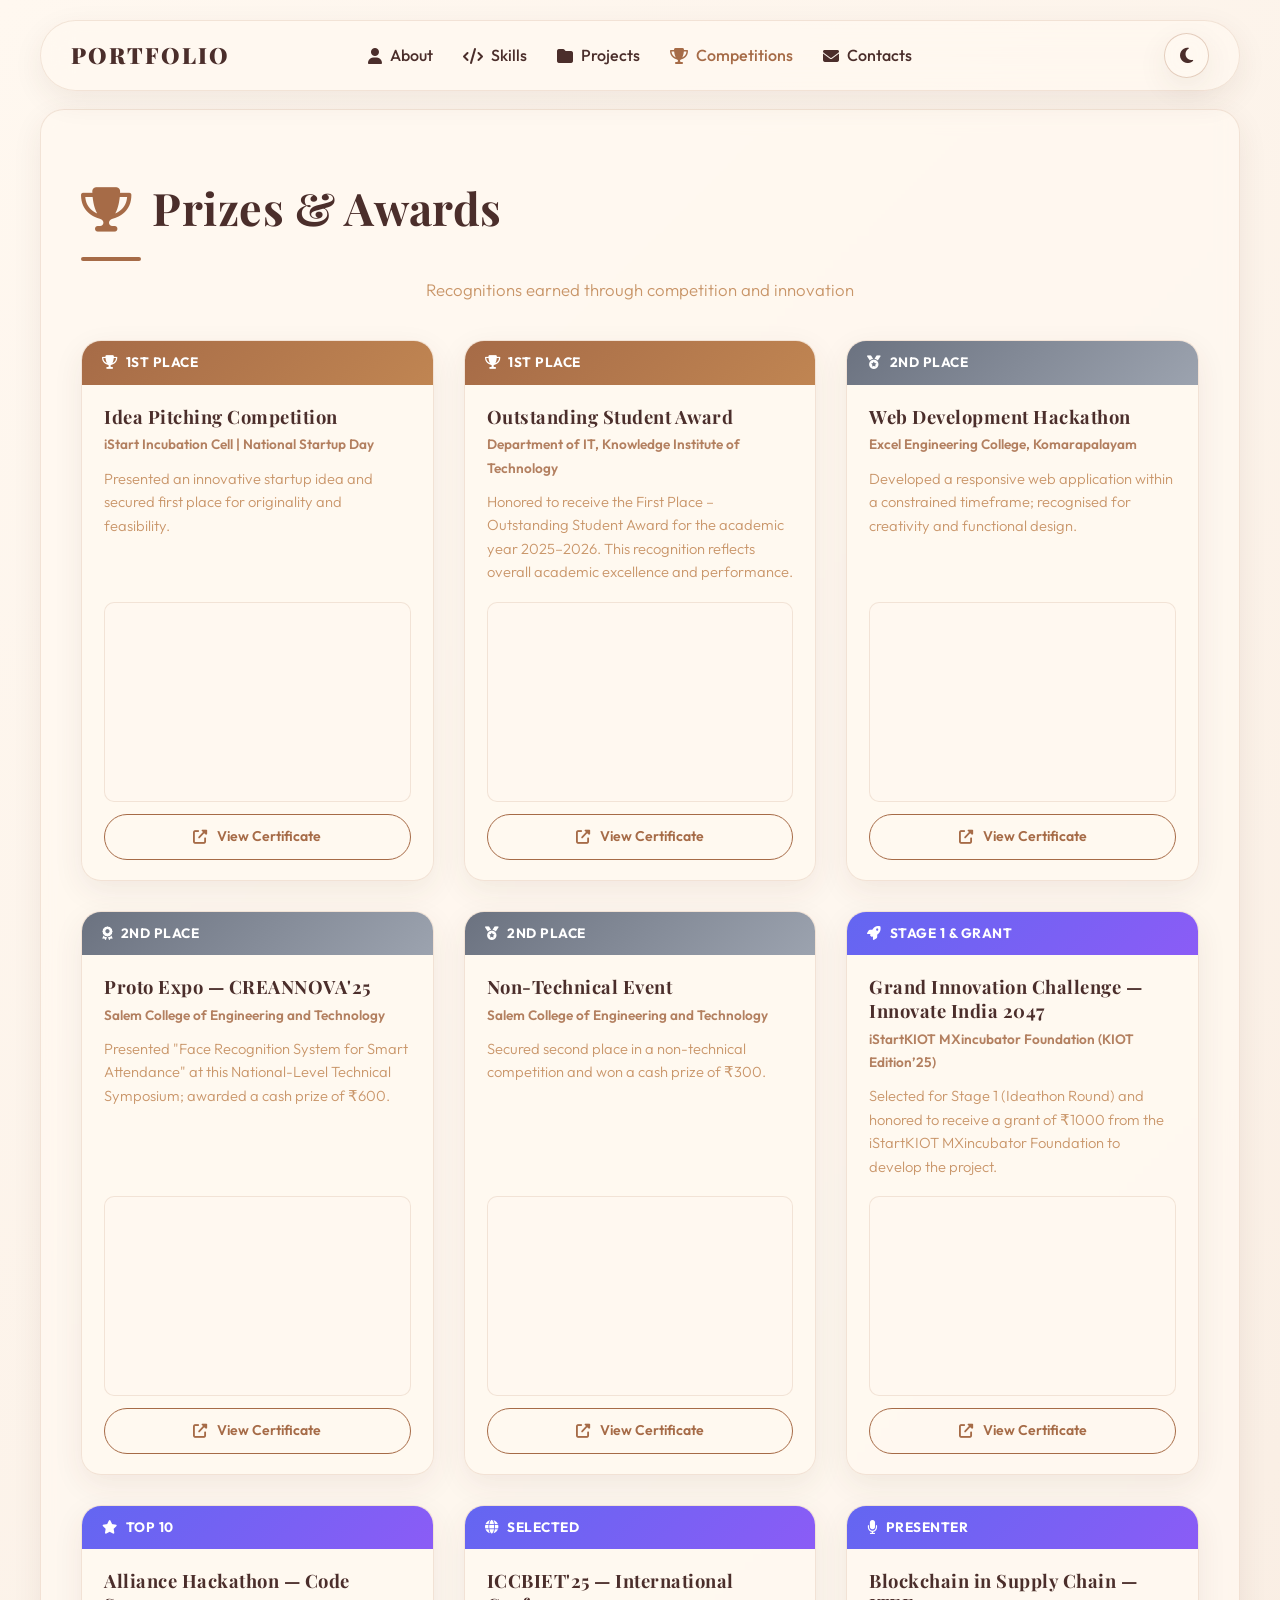
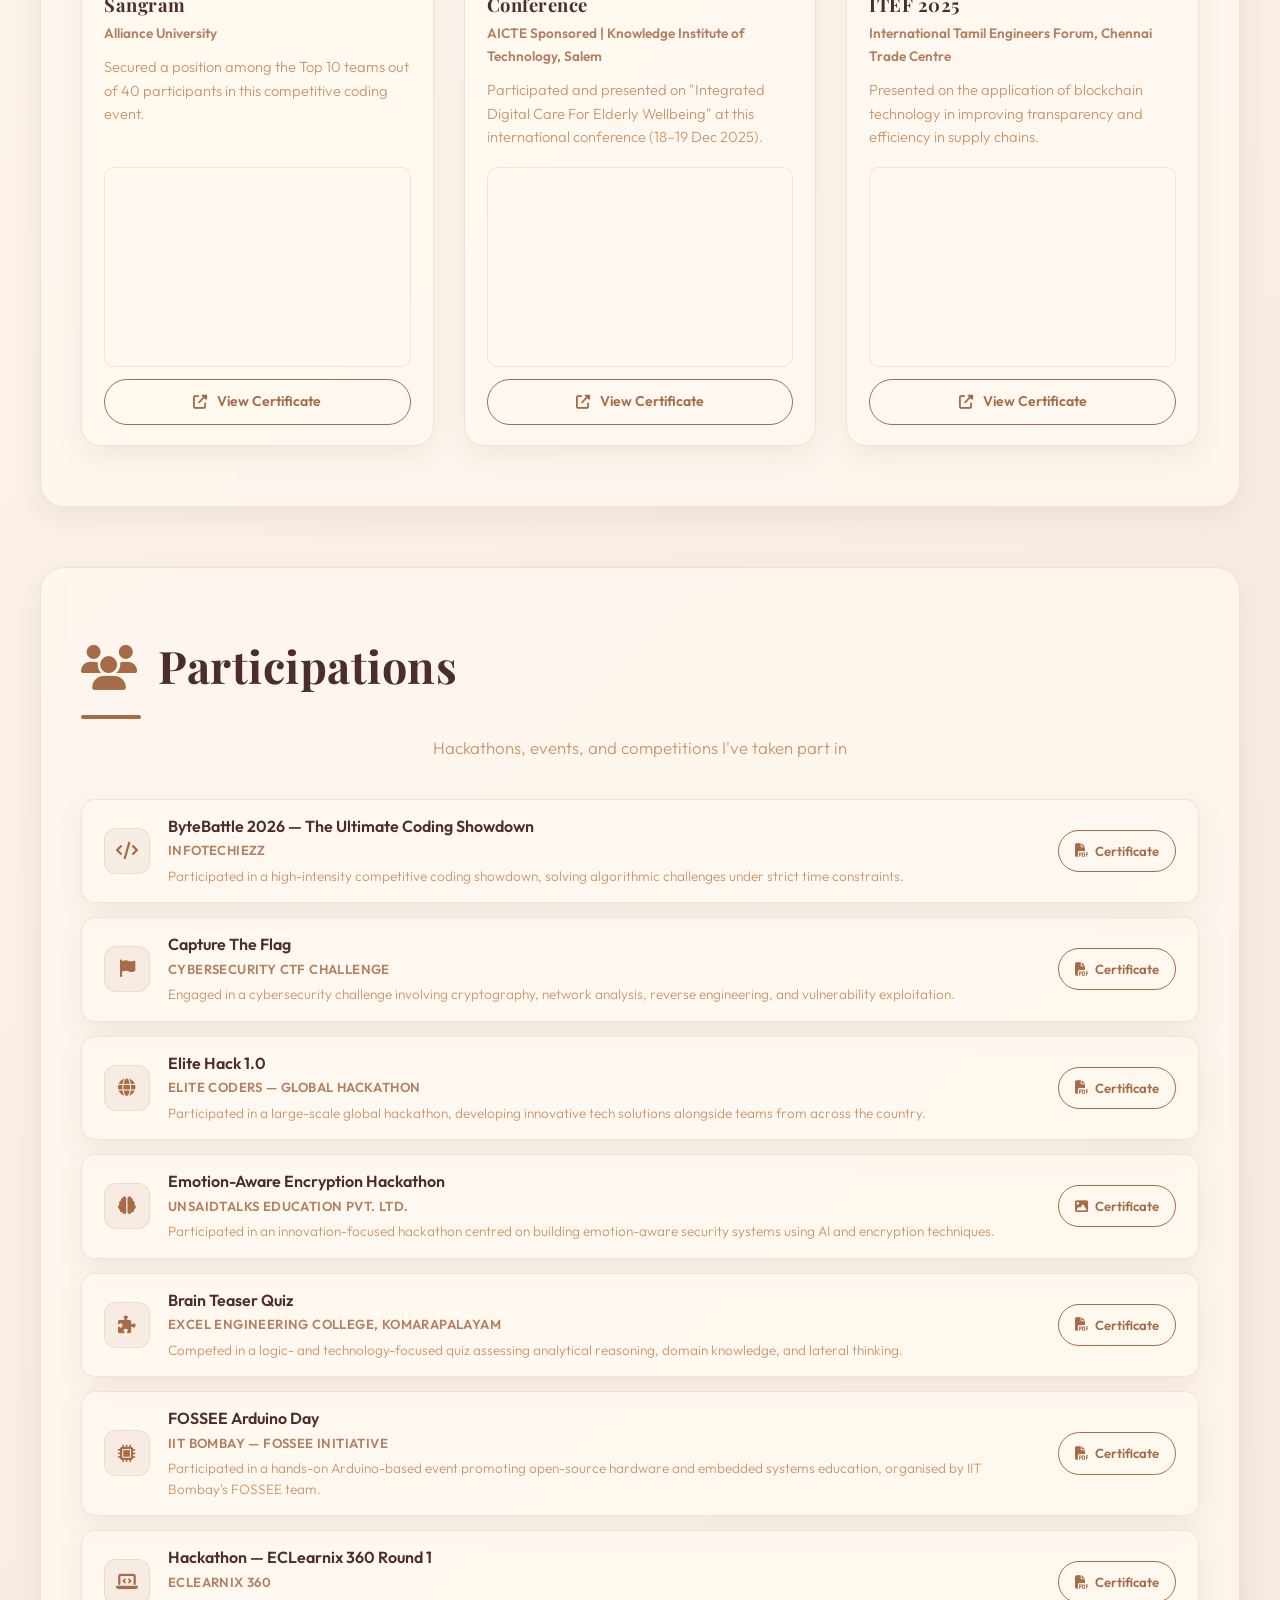
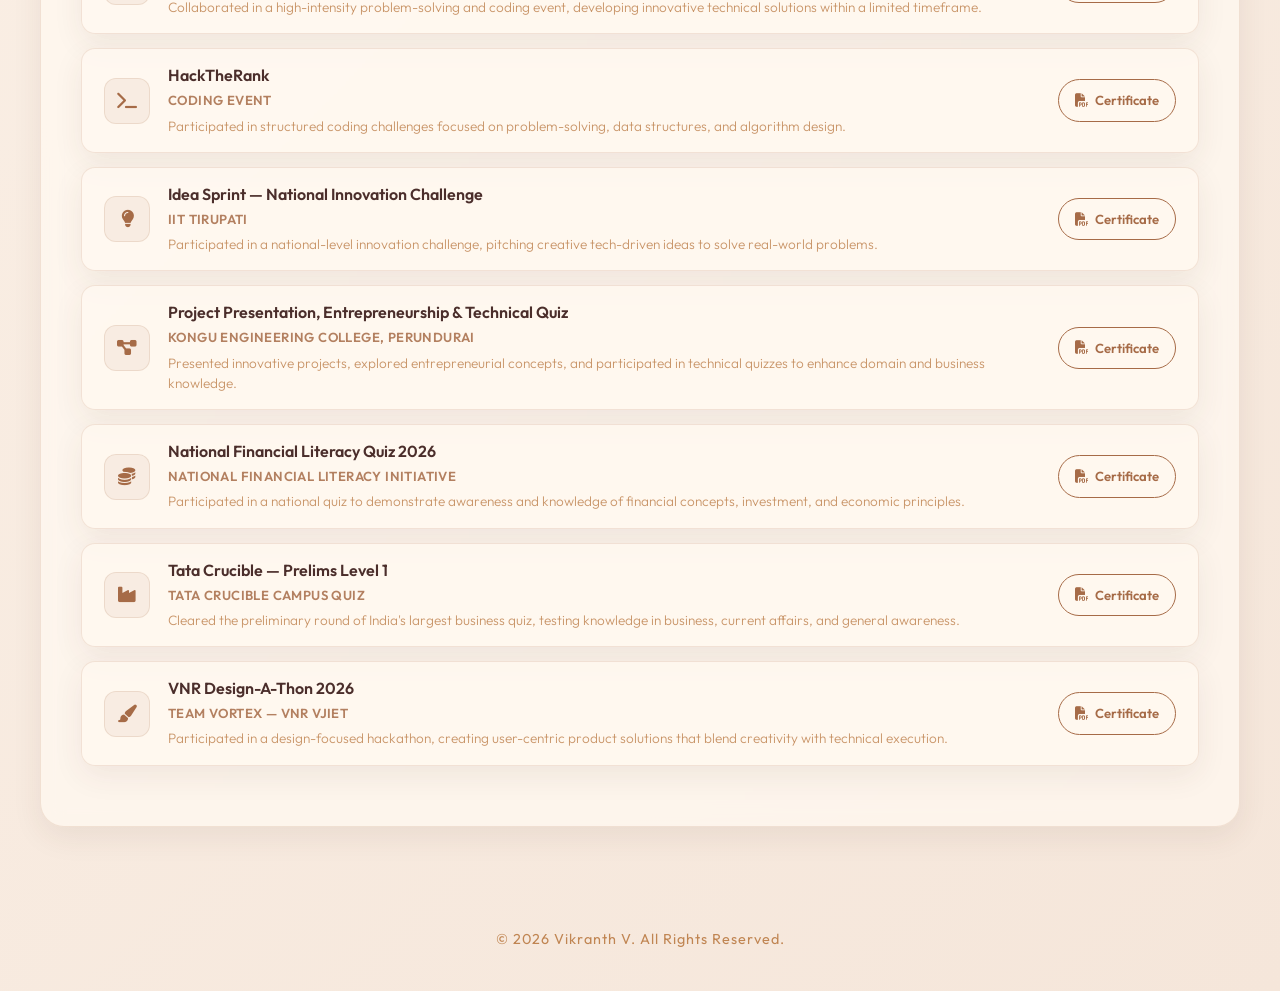
==== competitions.html @ dbea6c40 "Initial commit of portfolio codebase" ====
<!DOCTYPE html>
<html lang="en">

<head>
  <meta charset="UTF-8">
  <meta name="viewport" content="width=device-width, initial-scale=1.0">
  <title>Competitions | Vikranth V</title>
  <link
    href="https://fonts.googleapis.com/css2?family=Outfit:wght@300;400;500;600;700&family=Playfair+Display:wght@700;900&family=Inter:wght@400;500;600&display=swap"
    rel="stylesheet">
  <link rel="stylesheet" href="https://cdnjs.cloudflare.com/ajax/libs/font-awesome/6.4.0/css/all.min.css">
  <link rel="stylesheet" href="style.css">
</head>

<body>
  <!-- Navigation Bar -->
  <nav class="navbar">
    <div class="nav-container">
      <a href="index.html" class="nav-logo">PORTFOLIO</a>
      <div class="nav-menu" id="nav-menu">
        <a href="index.html" class="nav-link"><i class='fas fa-user'></i> About</a>
        <a href="skills.html" class="nav-link"><i class='fas fa-code'></i> Skills</a>
        <a href="projects.html" class="nav-link"><i class='fas fa-folder'></i> Projects</a>
        <a href="competitions.html" class="nav-link"><i class='fas fa-trophy'></i> Competitions</a>
        <a href="contact.html" class="nav-link"><i class='fas fa-envelope'></i> Contacts</a>
      </div>
      <div class="nav-controls">
        <button id="darkModeToggle" class="dark-mode-toggle">
          <i class="fas fa-moon"></i>
        </button>
      </div>
      <div class="hamburger" id="hamburger">
        <span class="bar"></span>
        <span class="bar"></span>
        <span class="bar"></span>
      </div>
    </div>
  </nav>

  <div class="page-content">
    <br><br><br><br>

    <!-- ===== SECTION 1: PRIZES WON ===== -->
    <section id="prizes" class="skills fade-in">
      <h2><i class="fas fa-trophy comp-section-icon"></i> Prizes &amp; Awards</h2>
      <p class="comp-section-subtitle">Recognitions earned through competition and innovation</p>

      <div class="prize-cards-grid">

        <!-- 1. Idea Pitching (1st Place) -->
        <div class="prize-card">
          <div class="prize-badge"><i class="fas fa-trophy"></i> 1st Place</div>
          <div class="prize-card-body">
            <h3>Idea Pitching Competition</h3>
            <p class="prize-org">iStart Incubation Cell | National Startup Day</p>
            <p class="prize-desc">Presented an innovative startup idea and secured first place for originality and
              feasibility.</p>
            <div class="prize-cert-preview">
              <iframe class="prize-iframe"
                src="competitions_certificates/IDEA%20PITCHING%20COMPETITION%20.pdf#toolbar=0&navpanes=0&scrollbar=0"
                loading="lazy"></iframe>
              <a href="competitions_certificates/IDEA%20PITCHING%20COMPETITION%20.pdf" target="_blank"
                class="view-pdf-btn prize-view-btn">
                <i class="fas fa-external-link-alt"></i> View Certificate
              </a>
            </div>
          </div>
        </div>

        <!-- 2. Outstanding Student Award (1st Place) -->
        <div class="prize-card">
          <div class="prize-badge"><i class="fas fa-trophy"></i> 1st Place</div>
          <div class="prize-card-body">
            <h3>Outstanding Student Award</h3>
            <p class="prize-org">Department of IT, Knowledge Institute of Technology</p>
            <p class="prize-desc">Honored to receive the First Place – Outstanding Student Award for the academic year
              2025–2026. This recognition reflects overall academic excellence and performance.</p>
            <div class="prize-cert-preview">
              <iframe class="prize-iframe"
                src="competitions_certificates/Outstanding%20Student%20%2825-26%29.pdf#toolbar=0&navpanes=0&scrollbar=0"
                loading="lazy"></iframe>
              <a href="competitions_certificates/Outstanding%20Student%20%2825-26%29.pdf" target="_blank"
                class="view-pdf-btn prize-view-btn">
                <i class="fas fa-external-link-alt"></i> View Certificate
              </a>
            </div>
          </div>
        </div>

        <!-- 3. Web Development Hackathon (2nd Place) -->
        <div class="prize-card">
          <div class="prize-badge silver"><i class="fas fa-medal"></i> 2nd Place</div>
          <div class="prize-card-body">
            <h3>Web Development Hackathon</h3>
            <p class="prize-org">Excel Engineering College, Komarapalayam</p>
            <p class="prize-desc">Developed a responsive web application within a constrained timeframe; recognised for
              creativity and functional design.</p>
            <div class="prize-cert-preview">
              <iframe class="prize-iframe"
                src="competitions_certificates/Excel-Webcraft.pdf#toolbar=0&navpanes=0&scrollbar=0"
                loading="lazy"></iframe>
              <a href="competitions_certificates/Excel-Webcraft.pdf" target="_blank"
                class="view-pdf-btn prize-view-btn">
                <i class="fas fa-external-link-alt"></i> View Certificate
              </a>
            </div>
          </div>
        </div>

        <!-- 4. Proto Expo (2nd Place) -->
        <div class="prize-card">
          <div class="prize-badge silver"><i class="fas fa-award"></i> 2nd Place</div>
          <div class="prize-card-body">
            <h3>Proto Expo — CREANNOVA'25</h3>
            <p class="prize-org">Salem College of Engineering and Technology</p>
            <p class="prize-desc">Presented "Face Recognition System for Smart Attendance" at this National-Level
              Technical Symposium; awarded a cash prize of ₹600.</p>
            <div class="prize-cert-preview">
              <iframe class="prize-iframe"
                src="competitions_certificates/Salem-Proto%20Expo.pdf#toolbar=0&navpanes=0&scrollbar=0"
                loading="lazy"></iframe>
              <a href="competitions_certificates/Salem-Proto%20Expo.pdf" target="_blank"
                class="view-pdf-btn prize-view-btn">
                <i class="fas fa-external-link-alt"></i> View Certificate
              </a>
            </div>
          </div>
        </div>

        <!-- 5. Non-Technical Event (2nd Place) -->
        <div class="prize-card">
          <div class="prize-badge silver"><i class="fas fa-medal"></i> 2nd Place</div>
          <div class="prize-card-body">
            <h3>Non-Technical Event</h3>
            <p class="prize-org">Salem College of Engineering and Technology</p>
            <p class="prize-desc">Secured second place in a non-technical competition and won a cash prize of ₹300.</p>
            <div class="prize-cert-preview">
              <iframe class="prize-iframe"
                src="competitions_certificates/Salem-non%20technical.pdf#toolbar=0&navpanes=0&scrollbar=0"
                loading="lazy"></iframe>
              <a href="competitions_certificates/Salem-non%20technical.pdf" target="_blank"
                class="view-pdf-btn prize-view-btn">
                <i class="fas fa-external-link-alt"></i> View Certificate
              </a>
            </div>
          </div>
        </div>

        <!-- 6. Grand Innovation Challenge (Stage 1 & Grant) -->
        <div class="prize-card">
          <div class="prize-badge highlight"><i class="fas fa-rocket"></i> Stage 1 &amp; Grant</div>
          <div class="prize-card-body">
            <h3>Grand Innovation Challenge — Innovate India 2047</h3>
            <p class="prize-org">iStartKIOT MXincubator Foundation (KIOT Edition’25)</p>
            <p class="prize-desc">Selected for Stage 1 (Ideathon Round) and honored to receive a grant of ₹1000 from the
              iStartKIOT MXincubator Foundation to develop the project.</p>
            <div class="prize-cert-preview">
              <iframe class="prize-iframe"
                src="competitions_certificates/Innovate%20India%202047.pdf#toolbar=0&navpanes=0&scrollbar=0"
                loading="lazy"></iframe>
              <a href="competitions_certificates/Innovate%20India%202047.pdf" target="_blank"
                class="view-pdf-btn prize-view-btn">
                <i class="fas fa-external-link-alt"></i> View Certificate
              </a>
            </div>
          </div>
        </div>

        <!-- 7. Alliance Hackathon (Top 10) -->
        <div class="prize-card">
          <div class="prize-badge highlight"><i class="fas fa-star"></i> Top 10</div>
          <div class="prize-card-body">
            <h3>Alliance Hackathon — Code Sangram</h3>
            <p class="prize-org">Alliance University</p>
            <p class="prize-desc">Secured a position among the Top 10 teams out of 40 participants in this competitive
              coding event.</p>
            <div class="prize-cert-preview">
              <iframe class="prize-iframe"
                src="competitions_certificates/ALLIANCE%20HACKATHON.pdf#toolbar=0&navpanes=0&scrollbar=0"
                loading="lazy"></iframe>
              <a href="competitions_certificates/ALLIANCE%20HACKATHON.pdf" target="_blank"
                class="view-pdf-btn prize-view-btn">
                <i class="fas fa-external-link-alt"></i> View Certificate
              </a>
            </div>
          </div>
        </div>

        <!-- 7. ICCBIET'25 (Selected) -->
        <div class="prize-card">
          <div class="prize-badge highlight"><i class="fas fa-globe"></i> Selected</div>
          <div class="prize-card-body">
            <h3>ICCBIET'25 — International Conference</h3>
            <p class="prize-org">AICTE Sponsored | Knowledge Institute of Technology, Salem</p>
            <p class="prize-desc">Participated and presented on "Integrated Digital Care For Elderly Wellbeing" at this
              international conference (18–19 Dec 2025).</p>
            <div class="prize-cert-preview">
              <iframe class="prize-iframe"
                src="competitions_certificates/ICCBIET_25.pdf#toolbar=0&navpanes=0&scrollbar=0" loading="lazy"></iframe>
              <a href="competitions_certificates/ICCBIET_25.pdf" target="_blank" class="view-pdf-btn prize-view-btn">
                <i class="fas fa-external-link-alt"></i> View Certificate
              </a>
            </div>
          </div>
        </div>

        <!-- 8. ITEF Chennai (Presenter) -->
        <div class="prize-card">
          <div class="prize-badge highlight"><i class="fas fa-microphone"></i> Presenter</div>
          <div class="prize-card-body">
            <h3>Blockchain in Supply Chain — ITEF 2025</h3>
            <p class="prize-org">International Tamil Engineers Forum, Chennai Trade Centre</p>
            <p class="prize-desc">Presented on the application of blockchain technology in improving transparency and
              efficiency in supply chains.</p>
            <div class="prize-cert-preview">
              <iframe class="prize-iframe"
                src="competitions_certificates/ITEF-Chennai%20conference.pdf#toolbar=0&navpanes=0&scrollbar=0"
                loading="lazy"></iframe>
              <a href="competitions_certificates/ITEF-Chennai%20conference.pdf" target="_blank"
                class="view-pdf-btn prize-view-btn">
                <i class="fas fa-external-link-alt"></i> View Certificate
              </a>
            </div>
          </div>
        </div>

      </div>
    </section>

    <!-- ===== SECTION 2: PARTICIPATIONS ===== -->
    <section id="participations" class="skills fade-in">
      <h2><i class="fas fa-users comp-section-icon"></i> Participations</h2>
      <p class="comp-section-subtitle">Hackathons, events, and competitions I've taken part in</p>

      <div class="participation-grid">

        <div class="participation-card">
          <div class="part-icon"><i class="fas fa-code"></i></div>
          <div class="part-info">
            <h4>ByteBattle 2026 — The Ultimate Coding Showdown</h4>
            <p class="part-org">InfoTechiezz</p>
            <p class="part-desc">Participated in a high-intensity competitive coding showdown, solving algorithmic
              challenges under strict time constraints.</p>
          </div>
          <a href="competitions_certificates/Participation/ByteBattle%202026%20-%20The%20Ultimate%20Coding%20Showdown.pdf"
            target="_blank" class="part-cert-btn" title="View Certificate">
            <i class="fas fa-file-pdf"></i> Certificate
          </a>
        </div>

        <div class="participation-card">
          <div class="part-icon"><i class="fas fa-flag"></i></div>
          <div class="part-info">
            <h4>Capture The Flag</h4>
            <p class="part-org">Cybersecurity CTF Challenge</p>
            <p class="part-desc">Engaged in a cybersecurity challenge involving cryptography, network analysis, reverse
              engineering, and vulnerability exploitation.</p>
          </div>
          <a href="competitions_certificates/Participation/Capture%20The%20Flag.pdf" target="_blank"
            class="part-cert-btn" title="View Certificate">
            <i class="fas fa-file-pdf"></i> Certificate
          </a>
        </div>

        <div class="participation-card">
          <div class="part-icon"><i class="fas fa-globe"></i></div>
          <div class="part-info">
            <h4>Elite Hack 1.0</h4>
            <p class="part-org">Elite Coders — Global Hackathon</p>
            <p class="part-desc">Participated in a large-scale global hackathon, developing innovative tech solutions
              alongside teams from across the country.</p>
          </div>
          <a href="competitions_certificates/Participation/Elite%20Hack%201.0.pdf" target="_blank" class="part-cert-btn"
            title="View Certificate">
            <i class="fas fa-file-pdf"></i> Certificate
          </a>
        </div>

        <div class="participation-card">
          <div class="part-icon"><i class="fas fa-brain"></i></div>
          <div class="part-info">
            <h4>Emotion-Aware Encryption Hackathon</h4>
            <p class="part-org">UnsaidTalks Education Pvt. Ltd.</p>
            <p class="part-desc">Participated in an innovation-focused hackathon centred on building emotion-aware
              security systems using AI and encryption techniques.</p>
          </div>
          <a href="competitions_certificates/Participation/Emotion-Aware_Encryption_Hackathon.png" target="_blank"
            class="part-cert-btn" title="View Certificate">
            <i class="fas fa-image"></i> Certificate
          </a>
        </div>

        <div class="participation-card">
          <div class="part-icon"><i class="fas fa-puzzle-piece"></i></div>
          <div class="part-info">
            <h4>Brain Teaser Quiz</h4>
            <p class="part-org">Excel Engineering College, Komarapalayam</p>
            <p class="part-desc">Competed in a logic- and technology-focused quiz assessing analytical reasoning, domain
              knowledge, and lateral thinking.</p>
          </div>
          <a href="competitions_certificates/Participation/Excel-Brain%20Teaser.pdf" target="_blank"
            class="part-cert-btn" title="View Certificate">
            <i class="fas fa-file-pdf"></i> Certificate
          </a>
        </div>

        <div class="participation-card">
          <div class="part-icon"><i class="fas fa-microchip"></i></div>
          <div class="part-info">
            <h4>FOSSEE Arduino Day</h4>
            <p class="part-org">IIT Bombay — FOSSEE Initiative</p>
            <p class="part-desc">Participated in a hands-on Arduino-based event promoting open-source hardware and
              embedded systems education, organised by IIT Bombay's FOSSEE team.</p>
          </div>
          <a href="competitions_certificates/Participation/FOSSEE%20ARDUINO%20DAY.pdf" target="_blank"
            class="part-cert-btn" title="View Certificate">
            <i class="fas fa-file-pdf"></i> Certificate
          </a>
        </div>

        <div class="participation-card">
          <div class="part-icon"><i class="fas fa-laptop-code"></i></div>
          <div class="part-info">
            <h4>Hackathon — ECLearnix 360 Round 1</h4>
            <p class="part-org">ECLearnix 360</p>
            <p class="part-desc">Collaborated in a high-intensity problem-solving and coding event, developing
              innovative technical solutions within a limited timeframe.</p>
          </div>
          <a href="competitions_certificates/Participation/Hackathon%20-%20ECLearnix%20360%20-%20Round%201-certificate.pdf"
            target="_blank" class="part-cert-btn" title="View Certificate">
            <i class="fas fa-file-pdf"></i> Certificate
          </a>
        </div>

        <div class="participation-card">
          <div class="part-icon"><i class="fas fa-terminal"></i></div>
          <div class="part-info">
            <h4>HackTheRank</h4>
            <p class="part-org">Coding Event</p>
            <p class="part-desc">Participated in structured coding challenges focused on problem-solving, data
              structures, and algorithm design.</p>
          </div>
          <a href="competitions_certificates/Participation/HackTheRank.pdf" target="_blank" class="part-cert-btn"
            title="View Certificate">
            <i class="fas fa-file-pdf"></i> Certificate
          </a>
        </div>

        <div class="participation-card">
          <div class="part-icon"><i class="fas fa-lightbulb"></i></div>
          <div class="part-info">
            <h4>Idea Sprint — National Innovation Challenge</h4>
            <p class="part-org">IIT Tirupati</p>
            <p class="part-desc">Participated in a national-level innovation challenge, pitching creative tech-driven
              ideas to solve real-world problems.</p>
          </div>
          <a href="competitions_certificates/Participation/Idea%20Sprint%20-%20National%20Innovation.pdf"
            target="_blank" class="part-cert-btn" title="View Certificate">
            <i class="fas fa-file-pdf"></i> Certificate
          </a>
        </div>

        <div class="participation-card">
          <div class="part-icon"><i class="fas fa-project-diagram"></i></div>
          <div class="part-info">
            <h4>Project Presentation, Entrepreneurship &amp; Technical Quiz</h4>
            <p class="part-org">Kongu Engineering College, Perundurai</p>
            <p class="part-desc">Presented innovative projects, explored entrepreneurial concepts, and participated in
              technical quizzes to enhance domain and business knowledge.</p>
          </div>
          <a href="competitions_certificates/Participation/Kongu-Project.pdf" target="_blank" class="part-cert-btn"
            title="View Certificate">
            <i class="fas fa-file-pdf"></i> Certificate
          </a>
        </div>

        <div class="participation-card">
          <div class="part-icon"><i class="fas fa-coins"></i></div>
          <div class="part-info">
            <h4>National Financial Literacy Quiz 2026</h4>
            <p class="part-org">National Financial Literacy Initiative</p>
            <p class="part-desc">Participated in a national quiz to demonstrate awareness and knowledge of financial
              concepts, investment, and economic principles.</p>
          </div>
          <a href="competitions_certificates/Participation/National%20Financial%20Literacy%20Quiz%202026.pdf"
            target="_blank" class="part-cert-btn" title="View Certificate">
            <i class="fas fa-file-pdf"></i> Certificate
          </a>
        </div>

        <div class="participation-card">
          <div class="part-icon"><i class="fas fa-industry"></i></div>
          <div class="part-info">
            <h4>Tata Crucible — Prelims Level 1</h4>
            <p class="part-org">Tata Crucible Campus Quiz</p>
            <p class="part-desc">Cleared the preliminary round of India's largest business quiz, testing knowledge in
              business, current affairs, and general awareness.</p>
          </div>
          <a href="competitions_certificates/Participation/Tata_Cruible_Prelims_Level1.pdf" target="_blank"
            class="part-cert-btn" title="View Certificate">
            <i class="fas fa-file-pdf"></i> Certificate
          </a>
        </div>

        <div class="participation-card">
          <div class="part-icon"><i class="fas fa-paint-brush"></i></div>
          <div class="part-info">
            <h4>VNR Design-A-Thon 2026</h4>
            <p class="part-org">Team VORTEX — VNR VJIET</p>
            <p class="part-desc">Participated in a design-focused hackathon, creating user-centric product solutions
              that blend creativity with technical execution.</p>
          </div>
          <a href="competitions_certificates/Participation/VNR%20Design-A-Thon%202026.pdf" target="_blank"
            class="part-cert-btn" title="View Certificate">
            <i class="fas fa-file-pdf"></i> Certificate
          </a>
        </div>

      </div>
    </section>

    <footer>
      &copy; 2026 Vikranth V. All Rights Reserved.
    </footer>
  </div>

  <script src="script.js"></script>
</body>

</html>
---- style.css ----
:root {
  /* Earthy Palette - Light Mode */
  --primary-white: #FFF8F0;
  --bg-gradient-light: linear-gradient(135deg, #FFF8F0 0%, #F5E6DA 100%);
  --accent-gold: #A66B47;
  --accent-gold-hover: #4B2E2B;
  --text-main-light: #4B2E2B;
  --text-muted-light: #C08552;
  --glass-bg-light: rgba(255, 248, 240, 0.75);
  --glass-border-light: rgba(166, 107, 71, 0.15);
  --shadow-luxury: 0 10px 30px rgba(75, 46, 43, 0.08);
  --shadow-glow: 0 0 20px rgba(166, 107, 71, 0.15);

  /* Luxury Palette - Dark Mode */
  --bg-dark: #0a0a0c;
  --bg-gradient-dark: linear-gradient(135deg, #0a0a0c 0%, #1a1a1f 100%);
  --accent-red: #e63946;
  --accent-red-hover: #e60000;
  --text-main-dark: #f1f5f9;
  --text-muted-dark: #94a3b8;
  --glass-bg-dark: rgba(15, 15, 20, 0.7);
  --glass-border-dark: rgba(255, 255, 255, 0.08);
  --shadow-luxury-dark: 0 15px 40px rgba(0, 0, 0, 0.4);

  --font-main: 'Outfit', sans-serif;
  --font-heading: 'Playfair Display', serif;
  --transition-smooth: all 0.5s cubic-bezier(0.4, 0, 0.2, 1);
}

/* Reset & Base */
* {
  margin: 0;
  padding: 0;
  box-sizing: border-box;
}

html {
  scroll-behavior: smooth;
}

body {
  font-family: var(--font-main);
  line-height: 1.7;
  background: var(--bg-gradient-light);
  color: var(--text-main-light);
  transition: var(--transition-smooth);
}

/* Dark Mode Styles */
body.dark-mode {
  background: var(--bg-gradient-dark);
  color: var(--text-main-dark);
}

/* Fade transition for page content */
body .page-content {
  transition: opacity 0.5s ease;
}

body.mode-switching {
  animation: modeTransition 0.8s ease-in-out;
}

@keyframes modeTransition {

  0%,
  100% {
    filter: none;
  }

  50% {
    filter: brightness(1.1) contrast(1.1);
  }
}

a {
  text-decoration: none;
  color: var(--accent-gold);
  transition: all 0.3s ease;
}

body.dark-mode a {
  color: var(--accent-red);
}

a:hover {
  filter: brightness(1.2);
}

body.dark-mode a:hover {
  text-shadow: 0 0 10px rgba(230, 57, 70, 0.4);
}

img {
  max-width: 100%;
  display: block;
  border-radius: 12px;
  box-shadow: var(--shadow-luxury);
}

body.dark-mode img {
  box-shadow: var(--shadow-luxury-dark);
}

section {
  padding: 100px 20px;
  max-width: 1200px;
  margin: 0 auto;
  position: relative;
}

h1,
h2,
h3 {
  font-family: var(--font-heading);
  margin-bottom: 25px;
  font-weight: 700;
  letter-spacing: 0.5px;
}

h1 {
  font-size: 4rem;
  background: linear-gradient(45deg, var(--accent-gold), #C08552, var(--accent-gold));
  background-size: 200% auto;
  -webkit-background-clip: text;
  -webkit-text-fill-color: transparent;
  background-clip: text;
  animation: shine 5s linear infinite;
}

body.dark-mode h1 {
  background: linear-gradient(45deg, var(--accent-red), #f1f5f9, var(--accent-red));
  -webkit-background-clip: text;
  background-clip: text;
}

@keyframes shine {
  to {
    background-position: 200% center;
  }
}

h2 {
  font-size: 2.8rem;
  padding-bottom: 15px;
  position: relative;
  display: inline-block;
}

h2::after {
  content: '';
  position: absolute;
  bottom: 0;
  left: 0;
  width: 60px;
  height: 4px;
  background: var(--accent-gold);
  border-radius: 2px;
  transition: var(--transition-smooth);
}

body.dark-mode h2::after {
  background: var(--accent-red);
}

p {
  margin-bottom: 20px;
  font-size: 1.15rem;
  opacity: 0.85;
  font-weight: 300;
}

/* Dark Mode Toggle Button */
.dark-mode-toggle {
  background: var(--glass-bg-light);
  border: 1px solid var(--glass-border-light);
  border-radius: 50%;
  width: 45px;
  height: 45px;
  cursor: pointer;
  display: flex;
  align-items: center;
  justify-content: center;
  font-size: 1.1rem;
  color: var(--text-main-light);
  box-shadow: var(--shadow-luxury);
  transition: var(--transition-smooth);
  position: relative;
  overflow: hidden;
  backdrop-filter: blur(8px);
}

.dark-mode-toggle::before {
  content: '';
  position: absolute;
  top: -50%;
  left: -60%;
  width: 15px;
  height: 200%;
  background: rgba(255, 255, 255, 0.3);
  transform: rotate(25deg);
  transition: all 0.6s;
}

.dark-mode-toggle:hover::before {
  left: 120%;
}

.dark-mode-toggle:hover {
  transform: scale(1.1) rotate(15deg);
}

/* Animation for switching modes */
.mode-switching {
  animation: modeSwitch 0.6s ease-in-out;
}

@keyframes modeSwitch {
  0% {
    transform: scale(1) rotate(0deg);
  }

  25% {
    transform: scale(1.2) rotate(10deg);
  }

  50% {
    transform: scale(1.1) rotate(-10deg);
  }

  75% {
    transform: scale(1.2) rotate(5deg);
  }

  100% {
    transform: scale(1) rotate(0deg);
  }
}

/* Dark mode specific styles for the toggle */
body.dark-mode .dark-mode-toggle {
  background: #333;
  color: #fff;
}

body.dark-mode .dark-mode-toggle:hover {
  background: #555;
  color: #fff;
  transform: scale(1.1) rotate(15deg);
}

/* Header / Hero */
header {
  display: flex;
  flex-direction: column;
  align-items: center;
  justify-content: center;
  text-align: center;
  gap: 40px;
  padding: 120px 50px;
  background: var(--glass-bg-light);
  border-radius: 30px;
  border: 1px solid var(--glass-border-light);
  box-shadow: var(--shadow-luxury);
  margin-top: 100px;
  backdrop-filter: blur(10px);
  position: relative;
  overflow: hidden;
}

body.dark-mode header {
  background: var(--glass-bg-dark);
  border: 1px solid var(--glass-border-dark);
  box-shadow: var(--shadow-luxury-dark);
}

header::before {
  content: '';
  position: absolute;
  top: -50%;
  left: -50%;
  width: 200%;
  height: 200%;
  background: radial-gradient(circle, rgba(166, 107, 71, 0.08) 0%, transparent 70%);
  z-index: 0;
  pointer-events: none;
}

body.dark-mode header::before {
  background: radial-gradient(circle, rgba(230, 57, 70, 0.05) 0%, transparent 70%);
}

.profile-pic {
  position: relative;
  z-index: 1;
}

header img {
  width: 200px;
  height: 200px;
  border-radius: 50%;
  object-fit: cover;
  border: 4px solid var(--accent-gold);
  padding: 5px;
  background: var(--primary-white);
  box-shadow: var(--shadow-glow);
  transition: var(--transition-smooth);
}

body.dark-mode header img {
  border: 4px solid var(--accent-red);
  background: var(--bg-dark);
}

header img:hover {
  transform: scale(1.05) rotate(5deg);
}

.navbar {
  position: fixed;
  top: 20px;
  left: 50%;
  transform: translateX(-50%);
  width: 95%;
  max-width: 1200px;
  background: var(--glass-bg-light);
  backdrop-filter: blur(15px);
  -webkit-backdrop-filter: blur(15px);
  z-index: 1000;
  padding: 12px 0;
  border: 1px solid var(--glass-border-light);
  border-radius: 100px;
  transition: var(--transition-smooth);
  box-shadow: var(--shadow-luxury);
}

body.dark-mode .navbar {
  background: var(--glass-bg-dark);
  border: 1px solid var(--glass-border-dark);
  box-shadow: var(--shadow-luxury-dark);
}

.navbar:hover {
  border-color: var(--accent-gold);
}

body.dark-mode .navbar:hover {
  border-color: var(--accent-red);
}

.nav-container {
  max-width: 1200px;
  margin: 0 auto;
  display: grid;
  grid-template-columns: 1fr auto 1fr;
  align-items: center;
  padding: 0 30px;
  width: 100%;
}

.nav-logo {
  justify-self: start;
  font-family: var(--font-heading);
  font-size: 1.4rem;
  font-weight: 900;
  color: var(--text-main-light);
  text-decoration: none;
  letter-spacing: 2px;
  position: relative;
}

body.dark-mode .nav-logo {
  color: var(--text-main-dark);
}

.nav-menu {
  justify-self: center;
  display: flex;
  gap: 30px;
  align-items: center;
}

.nav-link {
  font-weight: 500;
  color: var(--text-main-light);
  font-size: 1rem;
  display: flex;
  align-items: center;
  gap: 8px;
}

body.dark-mode .nav-link {
  color: var(--text-main-dark);
}

.nav-link:hover,
.nav-link.active {
  color: var(--accent-gold) !important;
}

body.dark-mode .nav-link:hover,
body.dark-mode .nav-link.active {
  color: var(--accent-red) !important;
}

.nav-controls {
  justify-self: end;
  display: flex;
  align-items: center;
}

.dark-mode-toggle {
  background: var(--glass-bg-light);
  border: 1px solid var(--glass-border-light);
  border-radius: 50%;
  width: 45px;
  height: 45px;
  cursor: pointer;
  display: flex;
  align-items: center;
  justify-content: center;
  font-size: 1.1rem;
  color: var(--text-main-light);
  box-shadow: var(--shadow-luxury);
  transition: var(--transition-smooth);
  position: relative;
  overflow: hidden;
  backdrop-filter: blur(8px);
  border: 1px solid rgba(166, 107, 71, 0.3);
  /* Subtle gold border for glass effect */
}

body.dark-mode .dark-mode-toggle {
  border: 1px solid rgba(230, 57, 70, 0.3);
  /* Red border in dark mode */
}

.hero-content {
  position: relative;
  z-index: 1;
  max-width: 800px;
}

.hero-content h1 {
  margin-bottom: 20px;
}

.hero-content p {
  color: var(--text-muted-light);
  font-size: 1.2rem;
}

body.dark-mode .hero-content p {
  color: var(--text-muted-dark);
}

.hero-buttons {
  display: flex;
  gap: 20px;
  justify-content: center;
  position: relative;
  z-index: 1;
}

.btn-resume,
.btn-contact {
  padding: 14px 35px;
  border-radius: 50px;
  font-weight: 600;
  font-size: 1rem;
  letter-spacing: 1px;
  transition: var(--transition-smooth);
  display: inline-flex;
  align-items: center;
  gap: 12px;
}

/* Sections & Cards */
.about,
.skills,
.projects,
.contact,
.notes {
  background: var(--glass-bg-light);
  margin-bottom: 60px;
  border-radius: 24px;
  padding: 60px 40px;
  box-shadow: var(--shadow-luxury);
  border: 1px solid var(--glass-border-light);
  backdrop-filter: blur(10px);
  transition: var(--transition-smooth);
}

body.dark-mode .about,
body.dark-mode .skills,
body.dark-mode .projects,
body.dark-mode .contact,
body.dark-mode .notes {
  background: var(--glass-bg-dark);
  border: 1px solid var(--glass-border-dark);
  box-shadow: var(--shadow-luxury-dark);
}

.bubble {
  background: rgba(192, 133, 82, 0.05);
  border-radius: 20px;
  padding: 30px;
  margin-bottom: 30px;
  border: 1px solid rgba(192, 133, 82, 0.1);
  transition: var(--transition-smooth);
}

body.dark-mode .bubble {
  background: rgba(230, 57, 70, 0.05);
  border: 1px solid rgba(230, 57, 70, 0.1);
}

.bubble:hover {
  background: rgba(192, 133, 82, 0.08);
  transform: translateX(10px);
}

body.dark-mode .bubble:hover {
  background: rgba(230, 57, 70, 0.08);
}

/* Skills Cloud/Grid */
.skills-list {
  display: flex;
  flex-wrap: wrap;
  gap: 15px;
  justify-content: center;
  margin-top: 30px;
}

.skills-list div {
  background: var(--primary-white);
  padding: 12px 25px;
  border-radius: 50px;
  font-weight: 500;
  font-size: 0.95rem;
  transition: var(--transition-smooth);
  border: 1px solid var(--glass-border-light);
  color: var(--text-main-light);
  box-shadow: var(--shadow-luxury);
  display: flex;
  align-items: center;
  gap: 10px;
}

body.dark-mode .skills-list div {
  background: var(--bg-dark);
  border: 1px solid var(--glass-border-dark);
  color: var(--text-main-dark);
}

.skills-list div:hover {
  transform: scale(1.1);
  border-color: var(--accent-gold);
  color: var(--accent-gold);
  box-shadow: var(--shadow-glow);
}

body.dark-mode .skills-list div:hover {
  border-color: var(--accent-red);
  color: var(--accent-red);
  box-shadow: 0 0 20px rgba(230, 57, 70, 0.2);
}

/* Premium Cards (Projects & Competitions) */
.competitions-grid,
.projects-container {
  display: grid;
  grid-template-columns: repeat(auto-fit, minmax(300px, 1fr));
  gap: 25px;
  margin-top: 30px;
}

.projects-container {
  display: flex;
  flex-direction: column;
}

.competition-card,
.project-tile {
  background: var(--primary-white);
  padding: 30px;
  border-radius: 20px;
  border: 1px solid var(--glass-border-light);
  transition: var(--transition-smooth);
  box-shadow: var(--shadow-luxury);
  position: relative;
  overflow: hidden;
}

body.dark-mode .competition-card,
body.dark-mode .project-tile {
  background: var(--bg-dark);
  border: 1px solid var(--glass-border-dark);
  box-shadow: var(--shadow-luxury-dark);
}

.competition-card:hover,
.project-tile:hover {
  transform: translateY(-10px);
  border-color: var(--accent-gold);
  box-shadow: var(--shadow-glow);
}

body.dark-mode .competition-card:hover,
body.dark-mode .project-tile:hover {
  border-color: var(--accent-red);
  box-shadow: 0 10px 30px rgba(230, 57, 70, 0.15);
}

.project-tile h3,
.competition-card h3 {
  font-family: var(--font-heading);
  font-size: 1.4rem;
  margin-bottom: 15px;
  color: var(--accent-gold);
}

body.dark-mode .project-tile h3,
body.dark-mode .competition-card h3 {
  color: var(--accent-red);
}

.read-more-btn {
  margin: 40px auto 0;
  padding: 12px 30px;
  background: transparent;
  color: var(--accent-gold);
  border: 1px solid var(--accent-gold);
  border-radius: 50px;
  cursor: pointer;
  font-weight: 600;
  transition: var(--transition-smooth);
  display: flex;
  align-items: center;
  gap: 10px;
}

body.dark-mode .read-more-btn {
  color: var(--accent-red);
  border-color: var(--accent-red);
}

.read-more-btn:hover {
  background: var(--accent-gold);
  color: var(--primary-white);
  transform: translateY(-3px);
}

body.dark-mode .read-more-btn:hover {
  background: var(--accent-red);
}

/* Contact & Notes Buttons */
.contact-buttons {
  display: flex;
  flex-wrap: wrap;
  gap: 15px;
  justify-content: center;
  margin-top: 30px;
}

.contact-buttons a {
  padding: 12px 25px;
  background: var(--primary-white);
  color: var(--text-main-light);
  border-radius: 50px;
  font-weight: 500;
  transition: var(--transition-smooth);
  border: 1px solid var(--glass-border-light);
  display: inline-flex;
  align-items: center;
  gap: 10px;
  box-shadow: var(--shadow-luxury);
}

body.dark-mode .contact-buttons a {
  background: var(--bg-dark);
  color: var(--text-main-dark);
  border: 1px solid var(--glass-border-dark);
}

.contact-buttons a:hover {
  background: var(--accent-gold);
  color: var(--primary-white);
  border-color: var(--accent-gold);
  transform: translateY(-5px);
}

body.dark-mode .contact-buttons a:hover {
  background: var(--accent-red);
  border-color: var(--accent-red);
}

/* Footer */
footer {
  text-align: center;
  padding: 40px;
  color: var(--text-muted-light);
  font-size: 0.9rem;
  letter-spacing: 1px;
}

body.dark-mode footer {
  color: var(--text-muted-dark);
}

/* Hamburger & Mobile Menu */
.hamburger {
  display: none;
  cursor: pointer;
  flex-direction: column;
  gap: 5px;
  padding: 10px;
}

.bar {
  width: 25px;
  height: 2px;
  background: var(--text-main-light);
  transition: var(--transition-smooth);
}

body.dark-mode .bar {
  background: var(--text-main-dark);
}

@media screen and (max-width: 768px) {
  .nav-container {
    display: flex;
    justify-content: space-between;
    align-items: center;
    padding: 0 20px;
  }

  .nav-controls {
    display: flex;
    align-items: center;
    gap: 10px;
  }

  .hamburger {
    display: flex;
    padding: 5px;
  }

  .nav-menu {
    position: fixed;
    top: 0;
    right: -100%;
    width: 100%;
    height: 100vh;
    background: var(--glass-bg-light);
    backdrop-filter: blur(25px);
    -webkit-backdrop-filter: blur(25px);
    flex-direction: column;
    justify-content: center;
    align-items: center;
    gap: 40px;
    transition: 0.6s cubic-bezier(0.77, 0.2, 0.05, 1.0);
    z-index: 1000;
  }

  body.dark-mode .nav-menu {
    background: var(--glass-bg-dark);
  }

  .nav-menu.active {
    right: 0;
  }

  .nav-link {
    font-size: 1.5rem;
    font-family: var(--font-heading);
    letter-spacing: 2px;
  }

  .dark-mode-toggle {
    margin: 0;
    position: relative;
    z-index: 1001;
  }

  .hamburger {
    z-index: 1002;
  }

  .hamburger.active .bar:nth-child(1) {
    transform: translateY(7px) rotate(45deg);
  }

  .hamburger.active .bar:nth-child(2) {
    opacity: 0;
  }

  .hamburger.active .bar:nth-child(3) {
    transform: translateY(-7px) rotate(-45deg);
  }

  h1 {
    font-size: 2.5rem;
  }

  h2 {
    font-size: 2.2rem;
  }

  header {
    padding: 80px 30px;
    margin-top: 80px;
  }
}

/* Animations */
.fade-in,
.slide-in-left,
.slide-in-right,
.scale-in {
  opacity: 0;
  transition: opacity 1s ease-out, transform 1s cubic-bezier(0.17, 0.67, 0.83, 0.67);
}

.fade-in {
  transform: translateY(30px);
}

.slide-in-left {
  transform: translateX(-50px);
}

.slide-in-right {
  transform: translateX(50px);
}

.scale-in {
  transform: scale(0.9);
}

.appear {
  opacity: 1;
  transform: translate(0) scale(1);
}

/* Hidden competitions */
#more-competitions {
  display: none;
}

#more-competitions.show {
  display: contents;
}

/* Certifications Section Styling */
.certs-container {
  display: grid;
  grid-template-columns: 260px 1fr;
  gap: 40px;
  align-items: start;
  margin-top: 40px;
}

.cert-tabs {
  display: flex;
  flex-direction: column;
  gap: 15px;
  position: sticky;
  top: 100px;
}

.cert-tab-btn {
  background: var(--primary-white);
  border: 1px solid var(--glass-border-light);
  color: var(--text-main-light);
  padding: 16px 20px;
  border-radius: 16px;
  cursor: pointer;
  display: flex;
  align-items: center;
  gap: 14px;
  font-family: var(--font-main);
  font-weight: 600;
  font-size: 0.95rem;
  text-align: left;
  box-shadow: var(--shadow-luxury);
  transition: var(--transition-smooth);
}

body.dark-mode .cert-tab-btn {
  background: var(--bg-dark);
  border: 1px solid var(--glass-border-dark);
  color: var(--text-main-dark);
  box-shadow: var(--shadow-luxury-dark);
}

.cert-tab-btn:hover {
  transform: translateY(-3px);
  border-color: var(--accent-gold);
  color: var(--accent-gold);
  box-shadow: var(--shadow-glow);
}

body.dark-mode .cert-tab-btn:hover {
  border-color: var(--accent-red);
  color: var(--accent-red);
  box-shadow: 0 0 20px rgba(230, 57, 70, 0.2);
}

.cert-tab-btn.active {
  border-color: var(--accent-gold);
  background: linear-gradient(135deg, rgba(166, 107, 71, 0.08) 0%, rgba(192, 133, 82, 0.04) 100%);
  color: var(--accent-gold);
  box-shadow: var(--shadow-glow);
  position: relative;
}

body.dark-mode .cert-tab-btn.active {
  border-color: var(--accent-red);
  background: linear-gradient(135deg, rgba(230, 57, 70, 0.08) 0%, rgba(230, 57, 70, 0.04) 100%);
  color: var(--accent-red);
  box-shadow: 0 0 25px rgba(230, 57, 70, 0.25);
}

.cert-tab-btn .tab-icon {
  font-size: 1.3rem;
}

.cert-tab-btn .tab-label {
  line-height: 1.2;
}

/* Certificate Panels Container */
.cert-content-panels {
  position: relative;
  min-height: 620px;
}

.cert-panel {
  display: none;
  flex-direction: column;
  gap: 16px;
  align-items: center;
  opacity: 0;
  transform: translateY(20px);
  transition: opacity 0.5s ease, transform 0.5s ease;
}

.cert-panel.active {
  display: flex;
  opacity: 1;
  transform: translateY(0);
}

/* Panel Animations */
@keyframes fadeInPanel {
  from {
    opacity: 0;
    transform: translateY(15px);
  }
  to {
    opacity: 1;
    transform: translateY(0);
  }
}

.cert-panel.active {
  animation: fadeInPanel 0.6s cubic-bezier(0.16, 1, 0.3, 1) forwards;
}

/* Certificate Text Details */
.cert-details h3 {
  font-size: 1.8rem;
  color: var(--text-main-light);
  line-height: 1.3;
  margin-bottom: 15px;
}

body.dark-mode .cert-details h3 {
  color: var(--text-main-dark);
}

.cert-meta {
  display: flex;
  flex-wrap: wrap;
  gap: 20px;
  margin-bottom: 20px;
  font-size: 0.95rem;
  color: var(--text-muted-light);
}

body.dark-mode .cert-meta {
  color: var(--text-muted-dark);
}

.cert-meta span {
  display: flex;
  align-items: center;
  gap: 8px;
}

.cert-meta i {
  color: var(--accent-gold);
}

body.dark-mode .cert-meta i {
  color: var(--accent-red);
}

.cert-description {
  font-size: 1.1rem;
  line-height: 1.6;
  margin-bottom: 30px;
  color: var(--text-main-light);
  opacity: 0.9;
}

body.dark-mode .cert-description {
  color: var(--text-main-dark);
}

.cert-skills-gained h4 {
  font-size: 1rem;
  font-weight: 600;
  margin-bottom: 12px;
  text-transform: uppercase;
  letter-spacing: 1px;
  color: var(--accent-gold);
}

body.dark-mode .cert-skills-gained h4 {
  color: var(--accent-red);
}

.skills-tags {
  display: flex;
  flex-wrap: wrap;
  gap: 10px;
}

.skills-tags span {
  background: rgba(166, 107, 71, 0.06);
  border: 1px solid rgba(166, 107, 71, 0.12);
  color: var(--accent-gold);
  padding: 6px 14px;
  border-radius: 50px;
  font-size: 0.85rem;
  font-weight: 500;
  transition: var(--transition-smooth);
}

body.dark-mode .skills-tags span {
  background: rgba(230, 57, 70, 0.06);
  border: 1px solid rgba(230, 57, 70, 0.12);
  color: var(--accent-red);
}

.skills-tags span:hover {
  transform: scale(1.05);
  background: rgba(166, 107, 71, 0.12);
}

body.dark-mode .skills-tags span:hover {
  background: rgba(230, 57, 70, 0.12);
}

/* PDF Certificate Preview */
.cert-preview {
  display: flex;
  flex-direction: column;
  align-items: center;
  gap: 15px;
  width: 100%;
}

.cert-iframe {
  width: 100%;
  height: 600px;
  border: 1px solid var(--glass-border-light);
  border-radius: 12px;
  box-shadow: var(--shadow-luxury);
  background: var(--primary-white);
  transition: var(--transition-smooth);
}

body.dark-mode .cert-iframe {
  border-color: var(--glass-border-dark);
  box-shadow: var(--shadow-luxury-dark);
  background: var(--bg-dark);
}

.view-pdf-btn {
  display: inline-flex;
  align-items: center;
  gap: 10px;
  padding: 12px 25px;
  border: 1px solid var(--accent-gold);
  color: var(--accent-gold);
  background: transparent;
  border-radius: 50px;
  font-size: 0.95rem;
  font-weight: 600;
  transition: var(--transition-smooth);
  cursor: pointer;
}

body.dark-mode .view-pdf-btn {
  border-color: var(--accent-red);
  color: var(--accent-red);
}

.view-pdf-btn:hover {
  background: var(--accent-gold);
  color: var(--primary-white);
  transform: translateY(-2px);
  box-shadow: var(--shadow-glow);
}

body.dark-mode .view-pdf-btn:hover {
  background: var(--accent-red);
  box-shadow: 0 0 15px rgba(230, 57, 70, 0.3);
}

/* Responsiveness for Certifications Section */
@media screen and (max-width: 992px) {
  .certs-container {
    grid-template-columns: 1fr;
    gap: 30px;
  }

  .cert-tabs {
    flex-direction: row;
    overflow-x: auto;
    white-space: nowrap;
    padding-bottom: 12px;
    top: 0;
    position: relative;
    scrollbar-width: thin;
    scrollbar-color: var(--accent-gold) transparent;
  }

  body.dark-mode .cert-tabs {
    scrollbar-color: var(--accent-red) transparent;
  }

  .cert-tabs::-webkit-scrollbar {
    height: 4px;
  }

  .cert-tabs::-webkit-scrollbar-thumb {
    background-color: var(--accent-gold);
    border-radius: 4px;
  }

  body.dark-mode .cert-tabs::-webkit-scrollbar-thumb {
    background-color: var(--accent-red);
  }

  .cert-tab-btn {
    padding: 12px 18px;
    font-size: 0.85rem;
  }

  .cert-panel {
    flex-direction: column;
    gap: 20px;
    min-height: auto;
  }

  .cert-iframe {
    height: 420px;
  }
}

@media screen and (max-width: 576px) {
  .cert-mockup {
    padding: 15px;
  }

  .cert-border {
    padding: 15px;
  }

  .cert-recipient {
    font-size: 1.4rem;
  }

  .cert-course-title {
    font-size: 1rem;
  }
}

/* Lucide Icons Sizing */
.cert-tab-btn svg.lucide {
  width: 20px;
  height: 20px;
  stroke-width: 2;
  display: inline-block;
  vertical-align: middle;
}

/* ============================================================
   COMPETITIONS PAGE — PRIZES & PARTICIPATIONS
   ============================================================ */

.comp-section-icon {
  margin-right: 10px;
  color: var(--accent-gold);
}

body.dark-mode .comp-section-icon {
  color: var(--accent-red);
}

.comp-section-subtitle {
  text-align: center;
  color: var(--text-muted-light);
  font-size: 1.05rem;
  margin-top: -10px;
  margin-bottom: 36px;
}

body.dark-mode .comp-section-subtitle {
  color: var(--text-muted-dark);
}

/* ---- PRIZE CARDS GRID ---- */
.prize-cards-grid {
  display: grid;
  grid-template-columns: repeat(auto-fill, minmax(340px, 1fr));
  gap: 30px;
}

.prize-card {
  background: var(--glass-bg-light);
  border: 1px solid var(--glass-border-light);
  border-radius: 20px;
  box-shadow: var(--shadow-luxury);
  overflow: hidden;
  display: flex;
  flex-direction: column;
  transition: var(--transition-smooth);
}

.prize-card:hover {
  transform: translateY(-6px);
  box-shadow: var(--shadow-glow);
  border-color: var(--accent-gold);
}

body.dark-mode .prize-card {
  background: var(--glass-bg-dark);
  border-color: var(--glass-border-dark);
  box-shadow: var(--shadow-luxury-dark);
}

body.dark-mode .prize-card:hover {
  border-color: var(--accent-red);
  box-shadow: 0 0 25px rgba(230, 57, 70, 0.25);
}

/* Prize badge */
.prize-badge {
  display: inline-flex;
  align-items: center;
  gap: 8px;
  padding: 10px 20px;
  font-weight: 700;
  font-size: 0.85rem;
  letter-spacing: 0.5px;
  text-transform: uppercase;
  background: linear-gradient(135deg, var(--accent-gold), #c08552);
  color: #fff;
}

.prize-badge.silver {
  background: linear-gradient(135deg, #6b7280, #9ca3af);
}

.prize-badge.highlight {
  background: linear-gradient(135deg, #6366f1, #8b5cf6);
}

body.dark-mode .prize-badge {
  background: linear-gradient(135deg, var(--accent-red), #c0392b);
}

body.dark-mode .prize-badge.silver {
  background: linear-gradient(135deg, #4b5563, #6b7280);
}

body.dark-mode .prize-badge.highlight {
  background: linear-gradient(135deg, #7c3aed, #6366f1);
}

.prize-card-body {
  padding: 20px 22px;
  display: flex;
  flex-direction: column;
  flex: 1;
}

.prize-card-body h3 {
  font-size: 1.15rem;
  font-weight: 700;
  color: var(--text-main-light);
  margin-bottom: 5px;
  line-height: 1.3;
}

body.dark-mode .prize-card-body h3 {
  color: var(--text-main-dark);
}

.prize-org {
  font-size: 0.85rem;
  color: var(--accent-gold);
  font-weight: 600;
  margin-bottom: 10px;
}

body.dark-mode .prize-org {
  color: var(--accent-red);
}

.prize-desc {
  font-size: 0.92rem;
  color: var(--text-muted-light);
  line-height: 1.6;
  margin-bottom: 18px;
}

body.dark-mode .prize-desc {
  color: var(--text-muted-dark);
}

/* PDF preview inside prize card */
.prize-cert-preview {
  display: flex;
  flex-direction: column;
  align-items: center;
  gap: 12px;
  margin-top: auto;
}

.prize-iframe {
  width: 100%;
  height: 200px;
  border: 1px solid var(--glass-border-light);
  border-radius: 10px;
  background: var(--primary-white);
  pointer-events: none;
  transition: var(--transition-smooth);
}

body.dark-mode .prize-iframe {
  border-color: var(--glass-border-dark);
  background: var(--bg-dark);
}

.prize-view-btn {
  width: 100%;
  justify-content: center;
  font-size: 0.88rem;
  padding: 10px 18px;
}

/* ---- PARTICIPATION GRID ---- */
.participation-grid {
  display: flex;
  flex-direction: column;
  gap: 14px;
}

.participation-card {
  display: flex;
  align-items: center;
  gap: 18px;
  padding: 16px 22px;
  background: var(--glass-bg-light);
  border: 1px solid var(--glass-border-light);
  border-radius: 14px;
  box-shadow: var(--shadow-luxury);
  transition: var(--transition-smooth);
}

.participation-card:hover {
  transform: translateX(6px);
  border-color: var(--accent-gold);
  box-shadow: var(--shadow-glow);
}

body.dark-mode .participation-card {
  background: var(--glass-bg-dark);
  border-color: var(--glass-border-dark);
  box-shadow: var(--shadow-luxury-dark);
}

body.dark-mode .participation-card:hover {
  border-color: var(--accent-red);
  box-shadow: 0 0 18px rgba(230, 57, 70, 0.2);
}

.part-icon {
  width: 46px;
  height: 46px;
  min-width: 46px;
  border-radius: 12px;
  display: flex;
  align-items: center;
  justify-content: center;
  font-size: 1.1rem;
  background: rgba(166, 107, 71, 0.08);
  border: 1px solid rgba(166, 107, 71, 0.15);
  color: var(--accent-gold);
  transition: var(--transition-smooth);
}

body.dark-mode .part-icon {
  background: rgba(230, 57, 70, 0.08);
  border-color: rgba(230, 57, 70, 0.15);
  color: var(--accent-red);
}

.participation-card:hover .part-icon {
  background: var(--accent-gold);
  color: #fff;
  border-color: var(--accent-gold);
}

body.dark-mode .participation-card:hover .part-icon {
  background: var(--accent-red);
  border-color: var(--accent-red);
}

.part-info {
  flex: 1;
  min-width: 0;
}

.part-info h4 {
  font-size: 1rem;
  font-weight: 600;
  color: var(--text-main-light);
  margin-bottom: 3px;
  line-height: 1.3;
}

body.dark-mode .part-info h4 {
  color: var(--text-main-dark);
}

.part-org {
  font-size: 0.82rem;
  font-weight: 600;
  color: var(--accent-gold);
  margin: 0 0 4px 0;
  text-transform: uppercase;
  letter-spacing: 0.4px;
}

body.dark-mode .part-org {
  color: var(--accent-red);
}

.part-desc {
  font-size: 0.85rem;
  color: var(--text-muted-light);
  margin: 0;
  line-height: 1.5;
}

body.dark-mode .part-desc {
  color: var(--text-muted-dark);
}

.part-cert-btn {
  display: inline-flex;
  align-items: center;
  gap: 7px;
  padding: 9px 16px;
  border: 1px solid var(--accent-gold);
  color: var(--accent-gold);
  border-radius: 50px;
  font-size: 0.82rem;
  font-weight: 600;
  text-decoration: none;
  white-space: nowrap;
  transition: var(--transition-smooth);
  flex-shrink: 0;
}

.part-cert-btn:hover {
  background: var(--accent-gold);
  color: #fff;
  box-shadow: var(--shadow-glow);
  transform: scale(1.04);
}

body.dark-mode .part-cert-btn {
  border-color: var(--accent-red);
  color: var(--accent-red);
}

body.dark-mode .part-cert-btn:hover {
  background: var(--accent-red);
  color: #fff;
  box-shadow: 0 0 15px rgba(230, 57, 70, 0.3);
}

/* ---- RESPONSIVE ---- */
@media screen and (max-width: 768px) {
  .prize-cards-grid {
    grid-template-columns: 1fr;
  }

  .participation-card {
    flex-wrap: wrap;
    gap: 12px;
  }

  .part-cert-btn {
    width: 100%;
    justify-content: center;
    margin-top: 4px;
  }
}

@media screen and (max-width: 480px) {
  .prize-iframe {
    height: 160px;
  }
}
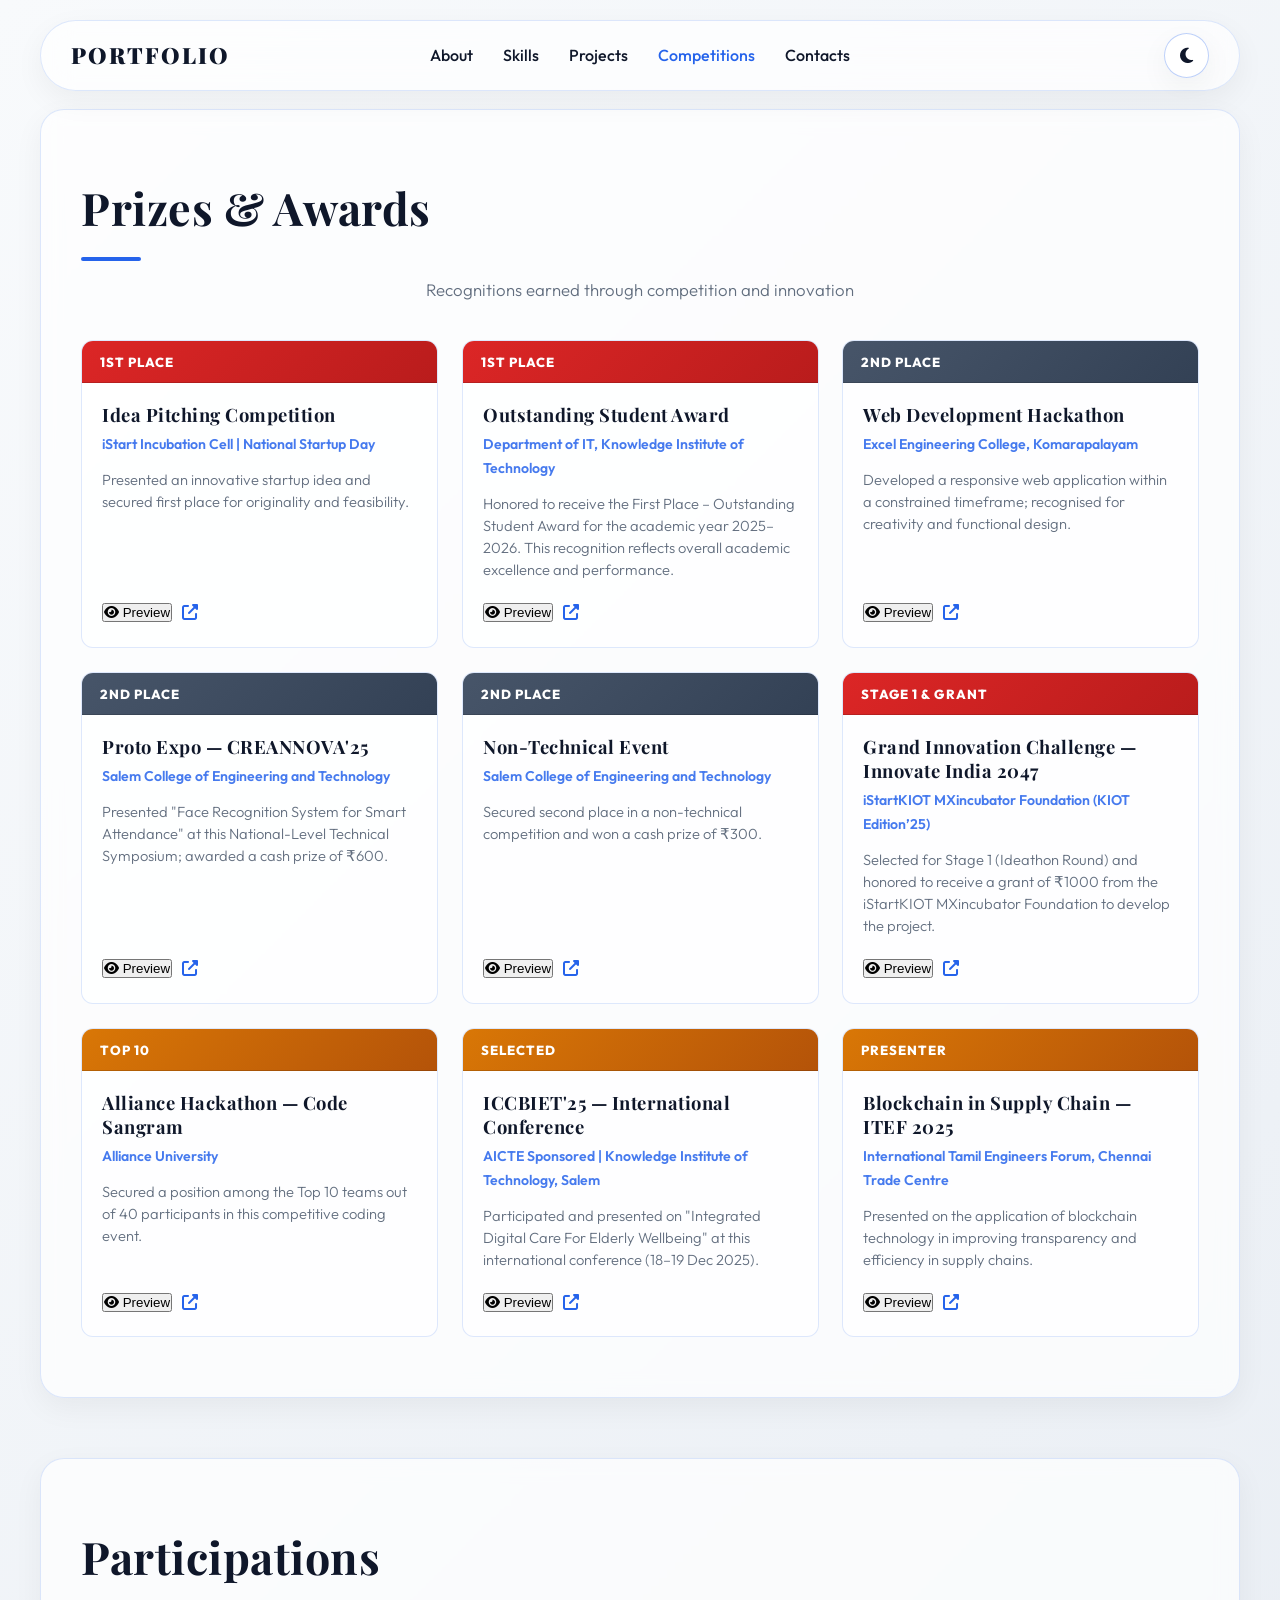
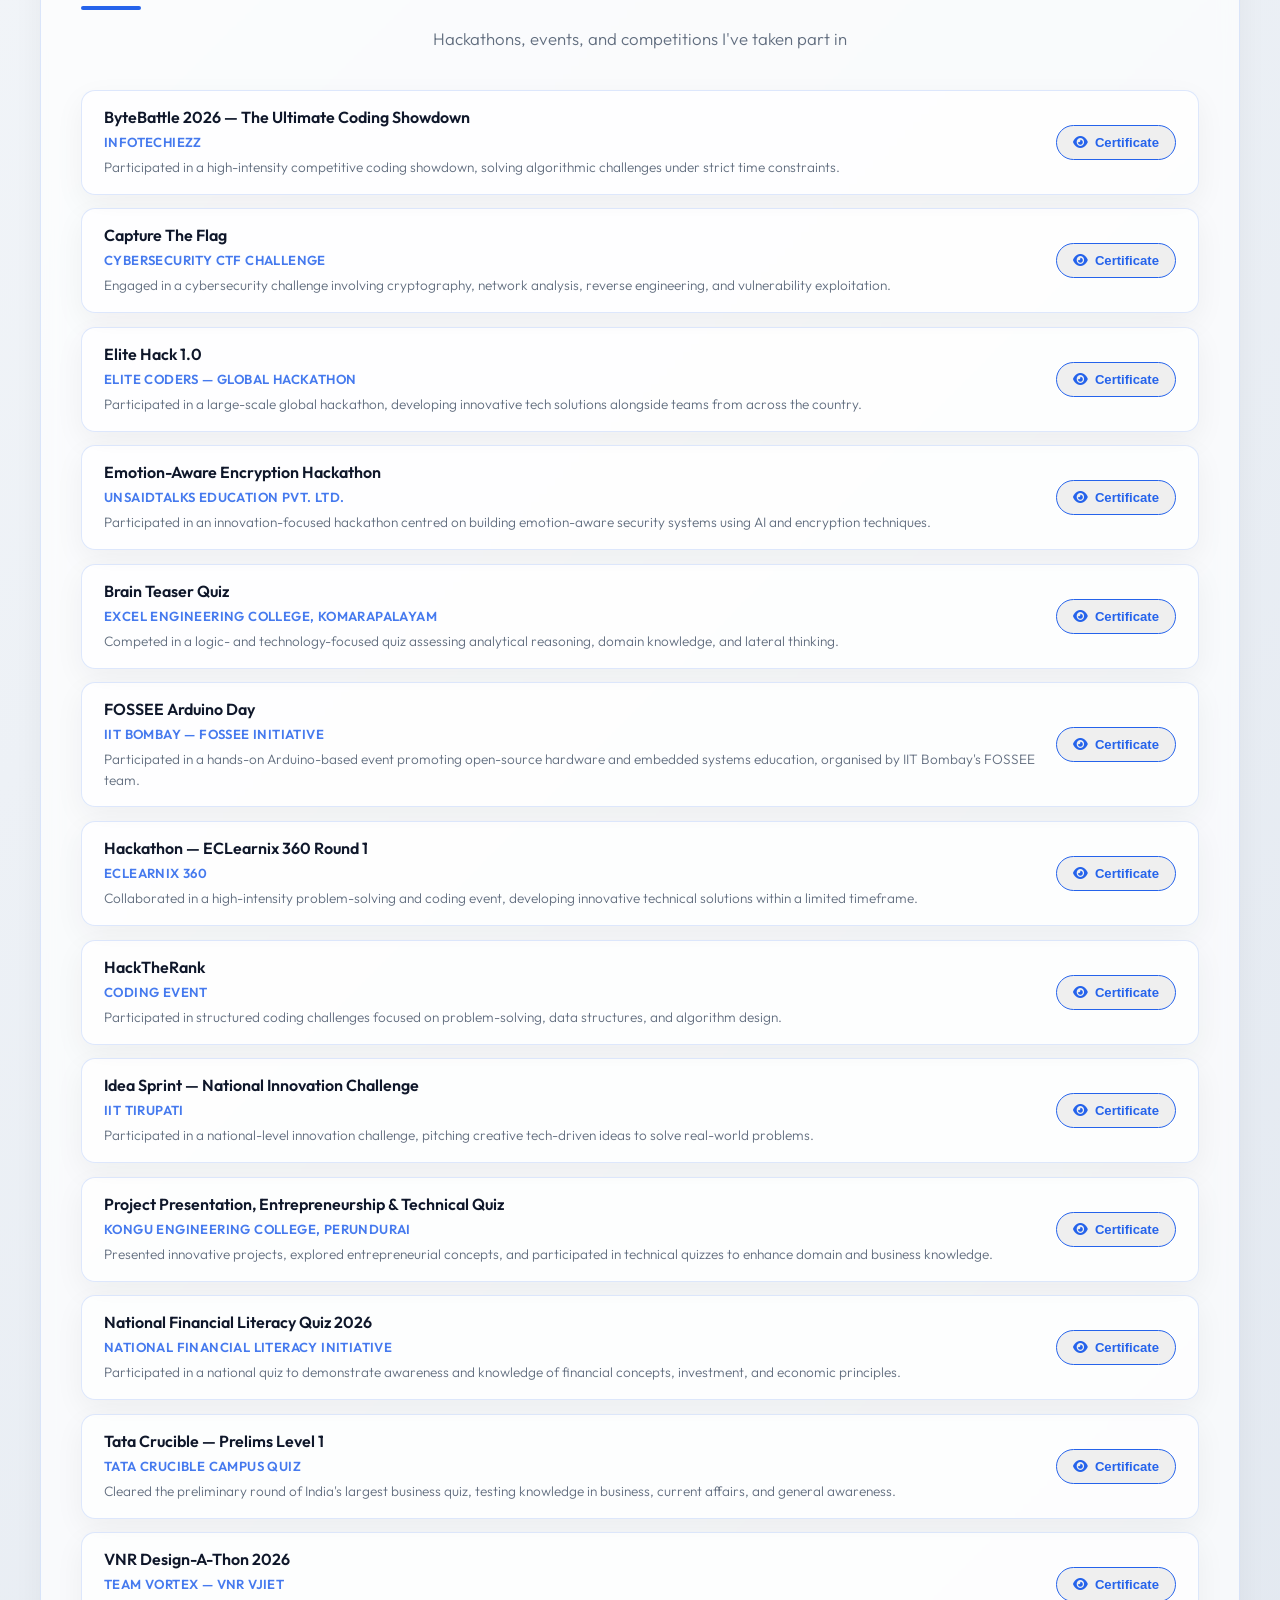
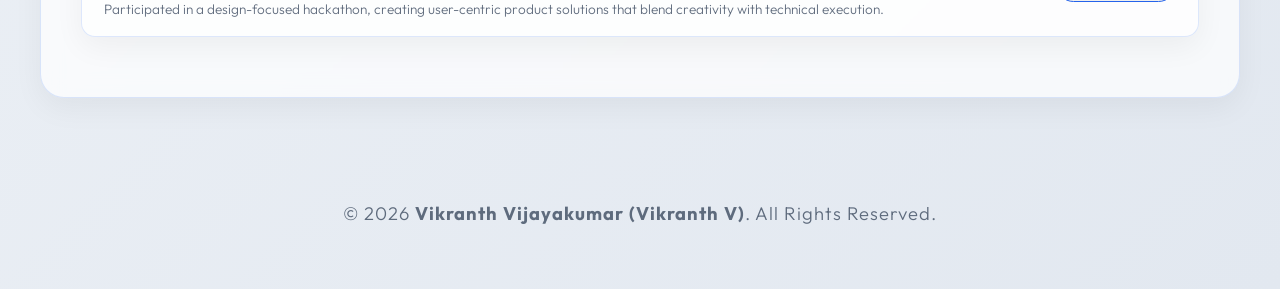
==== commit 27defb83: "Refactor portfolio: SEO, Visual cleanup, Theme sync, Filters, PDF previews" ====
--- a/competitions.html
+++ b/competitions.html
@@ -1,35 +1,56 @@
 <!DOCTYPE html>
-<html lang="en">
+<html lang="en" data-theme="dark">
 
 <head>
   <meta charset="UTF-8">
   <meta name="viewport" content="width=device-width, initial-scale=1.0">
-  <title>Competitions | Vikranth V</title>
-  <link
-    href="https://fonts.googleapis.com/css2?family=Outfit:wght@300;400;500;600;700&family=Playfair+Display:wght@700;900&family=Inter:wght@400;500;600&display=swap"
-    rel="stylesheet">
+  <title>Competitions & Awards | Vikranth Vijayakumar (Vikranth V)</title>
+
+  <!-- Essential SEO Metadata -->
+  <meta name="description" content="Awards, honors, hackathons, and competition achievements of Vikranth Vijayakumar (Vikranth V). Includes 1st Place in Idea Pitching, Outstanding Student Award, Web Dev Hackathon prizes, and global hackathon participations.">
+  <meta name="keywords" content="Vikranth V Competitions, Hackathons, Idea Pitching Winner, CREANNOVA 25, Outstanding Student Award, ByteBattle, Code Sangram, Innovation Challenges, Vikranth Vijayakumar">
+  <meta name="author" content="Vikranth Vijayakumar">
+  <meta name="robots" content="index, follow">
+  <link rel="canonical" href="https://vikranth-1.github.io/Portfolio/competitions.html">
+
+  <!-- Open Graph Metadata -->
+  <meta property="og:type" content="website">
+  <meta property="og:url" content="https://vikranth-1.github.io/Portfolio/competitions.html">
+  <meta property="og:title" content="Competitions & Awards | Vikranth Vijayakumar (Vikranth V)">
+  <meta property="og:description" content="Awards, honors, hackathons, and competition achievements of Vikranth V. Featuring 1st place wins and national symposia awards.">
+  <meta property="og:image" content="https://vikranth-1.github.io/Portfolio/profile.jpeg">
+  <meta property="og:site_name" content="Vikranth Vijayakumar Portfolio">
+
+  <!-- Twitter Card Metadata -->
+  <meta name="twitter:card" content="summary_large_image">
+  <meta name="twitter:title" content="Competitions & Awards | Vikranth Vijayakumar (Vikranth V)">
+  <meta name="twitter:description" content="Awards, honors, hackathons, and competition achievements of Vikranth V. Featuring 1st place wins and national symposia awards.">
+  <meta name="twitter:image" content="https://vikranth-1.github.io/Portfolio/profile.jpeg">
+
+  <!-- Google Fonts & Stylesheets -->
+  <link href="https://fonts.googleapis.com/css2?family=Outfit:wght@300;400;500;600;700&family=Playfair+Display:wght@700;900&family=Inter:wght@400;500;600&display=swap" rel="stylesheet">
   <link rel="stylesheet" href="https://cdnjs.cloudflare.com/ajax/libs/font-awesome/6.4.0/css/all.min.css">
   <link rel="stylesheet" href="style.css">
 </head>
 
 <body>
   <!-- Navigation Bar -->
-  <nav class="navbar">
+  <nav class="navbar" role="navigation" aria-label="Main Navigation">
     <div class="nav-container">
-      <a href="index.html" class="nav-logo">PORTFOLIO</a>
-      <div class="nav-menu" id="nav-menu">
-        <a href="index.html" class="nav-link"><i class='fas fa-user'></i> About</a>
-        <a href="skills.html" class="nav-link"><i class='fas fa-code'></i> Skills</a>
-        <a href="projects.html" class="nav-link"><i class='fas fa-folder'></i> Projects</a>
-        <a href="competitions.html" class="nav-link"><i class='fas fa-trophy'></i> Competitions</a>
-        <a href="contact.html" class="nav-link"><i class='fas fa-envelope'></i> Contacts</a>
+      <a href="index.html" class="nav-logo" aria-label="Portfolio Home">PORTFOLIO</a>
+      <div class="nav-menu" id="nav-menu" role="menubar">
+        <a href="index.html" class="nav-link" role="menuitem">About</a>
+        <a href="skills.html" class="nav-link" role="menuitem">Skills</a>
+        <a href="projects.html" class="nav-link" role="menuitem">Projects</a>
+        <a href="competitions.html" class="nav-link" role="menuitem">Competitions</a>
+        <a href="contact.html" class="nav-link" role="menuitem">Contacts</a>
       </div>
       <div class="nav-controls">
-        <button id="darkModeToggle" class="dark-mode-toggle">
-          <i class="fas fa-moon"></i>
+        <button id="darkModeToggle" class="dark-mode-toggle" aria-label="Toggle theme" type="button">
+          <i class="fas fa-moon" aria-hidden="true"></i>
         </button>
       </div>
-      <div class="hamburger" id="hamburger">
+      <div class="hamburger" id="hamburger" role="button" aria-label="Toggle menu navigation" aria-expanded="false" tabindex="0">
         <span class="bar"></span>
         <span class="bar"></span>
         <span class="bar"></span>
@@ -37,190 +58,203 @@
     </div>
   </nav>
 
-  <div class="page-content">
+  <!-- Main Semantic Page Content -->
+  <main class="page-content">
     <br><br><br><br>
 
     <!-- ===== SECTION 1: PRIZES WON ===== -->
-    <section id="prizes" class="skills fade-in">
-      <h2><i class="fas fa-trophy comp-section-icon"></i> Prizes &amp; Awards</h2>
+    <section id="prizes" class="skills fade-in card-hover-glow" aria-labelledby="prizes-heading">
+      <h2 id="prizes-heading">Prizes & Awards</h2>
       <p class="comp-section-subtitle">Recognitions earned through competition and innovation</p>
 
       <div class="prize-cards-grid">
 
         <!-- 1. Idea Pitching (1st Place) -->
         <div class="prize-card">
-          <div class="prize-badge"><i class="fas fa-trophy"></i> 1st Place</div>
+          <div class="prize-card-header badge-1st">
+            1ST PLACE
+          </div>
           <div class="prize-card-body">
             <h3>Idea Pitching Competition</h3>
             <p class="prize-org">iStart Incubation Cell | National Startup Day</p>
-            <p class="prize-desc">Presented an innovative startup idea and secured first place for originality and
-              feasibility.</p>
-            <div class="prize-cert-preview">
-              <iframe class="prize-iframe"
-                src="competitions_certificates/IDEA%20PITCHING%20COMPETITION%20.pdf#toolbar=0&navpanes=0&scrollbar=0"
-                loading="lazy"></iframe>
-              <a href="competitions_certificates/IDEA%20PITCHING%20COMPETITION%20.pdf" target="_blank"
-                class="view-pdf-btn prize-view-btn">
-                <i class="fas fa-external-link-alt"></i> View Certificate
-              </a>
-            </div>
+            <p class="prize-desc">Presented an innovative startup idea and secured first place for originality and feasibility.</p>
+            <div class="prize-card-actions">
+              <button type="button" class="btn-preview-inline" data-pdf="competitions_certificates/IDEA%20PITCHING%20COMPETITION%20.pdf" aria-label="Preview Idea Pitching Competition Certificate Inline">
+                <i class="fas fa-eye" aria-hidden="true"></i> <span class="btn-text">Preview</span>
+              </button>
+              <a href="competitions_certificates/IDEA%20PITCHING%20COMPETITION%20.pdf" target="_blank" rel="noopener noreferrer" class="btn-open-new" aria-label="Open Certificate in new tab">
+                <i class="fas fa-external-link-alt" aria-hidden="true"></i>
+              </a>
+            </div>
+            <div class="pdf-preview-container"></div>
           </div>
         </div>
 
         <!-- 2. Outstanding Student Award (1st Place) -->
         <div class="prize-card">
-          <div class="prize-badge"><i class="fas fa-trophy"></i> 1st Place</div>
+          <div class="prize-card-header badge-1st">
+            1ST PLACE
+          </div>
           <div class="prize-card-body">
             <h3>Outstanding Student Award</h3>
             <p class="prize-org">Department of IT, Knowledge Institute of Technology</p>
-            <p class="prize-desc">Honored to receive the First Place – Outstanding Student Award for the academic year
-              2025–2026. This recognition reflects overall academic excellence and performance.</p>
-            <div class="prize-cert-preview">
-              <iframe class="prize-iframe"
-                src="competitions_certificates/Outstanding%20Student%20%2825-26%29.pdf#toolbar=0&navpanes=0&scrollbar=0"
-                loading="lazy"></iframe>
-              <a href="competitions_certificates/Outstanding%20Student%20%2825-26%29.pdf" target="_blank"
-                class="view-pdf-btn prize-view-btn">
-                <i class="fas fa-external-link-alt"></i> View Certificate
-              </a>
-            </div>
+            <p class="prize-desc">Honored to receive the First Place – Outstanding Student Award for the academic year 2025–2026. This recognition reflects overall academic excellence and performance.</p>
+            <div class="prize-card-actions">
+              <button type="button" class="btn-preview-inline" data-pdf="competitions_certificates/Outstanding%20Student%20%2825-26%29.pdf" aria-label="Preview Outstanding Student Award Certificate Inline">
+                <i class="fas fa-eye" aria-hidden="true"></i> <span class="btn-text">Preview</span>
+              </button>
+              <a href="competitions_certificates/Outstanding%20Student%20%2825-26%29.pdf" target="_blank" rel="noopener noreferrer" class="btn-open-new" aria-label="Open Certificate in new tab">
+                <i class="fas fa-external-link-alt" aria-hidden="true"></i>
+              </a>
+            </div>
+            <div class="pdf-preview-container"></div>
           </div>
         </div>
 
         <!-- 3. Web Development Hackathon (2nd Place) -->
         <div class="prize-card">
-          <div class="prize-badge silver"><i class="fas fa-medal"></i> 2nd Place</div>
+          <div class="prize-card-header badge-2nd">
+            2ND PLACE
+          </div>
           <div class="prize-card-body">
             <h3>Web Development Hackathon</h3>
             <p class="prize-org">Excel Engineering College, Komarapalayam</p>
-            <p class="prize-desc">Developed a responsive web application within a constrained timeframe; recognised for
-              creativity and functional design.</p>
-            <div class="prize-cert-preview">
-              <iframe class="prize-iframe"
-                src="competitions_certificates/Excel-Webcraft.pdf#toolbar=0&navpanes=0&scrollbar=0"
-                loading="lazy"></iframe>
-              <a href="competitions_certificates/Excel-Webcraft.pdf" target="_blank"
-                class="view-pdf-btn prize-view-btn">
-                <i class="fas fa-external-link-alt"></i> View Certificate
-              </a>
-            </div>
+            <p class="prize-desc">Developed a responsive web application within a constrained timeframe; recognised for creativity and functional design.</p>
+            <div class="prize-card-actions">
+              <button type="button" class="btn-preview-inline" data-pdf="competitions_certificates/Excel-Webcraft.pdf" aria-label="Preview Web Development Hackathon Certificate Inline">
+                <i class="fas fa-eye" aria-hidden="true"></i> <span class="btn-text">Preview</span>
+              </button>
+              <a href="competitions_certificates/Excel-Webcraft.pdf" target="_blank" rel="noopener noreferrer" class="btn-open-new" aria-label="Open Certificate in new tab">
+                <i class="fas fa-external-link-alt" aria-hidden="true"></i>
+              </a>
+            </div>
+            <div class="pdf-preview-container"></div>
           </div>
         </div>
 
         <!-- 4. Proto Expo (2nd Place) -->
         <div class="prize-card">
-          <div class="prize-badge silver"><i class="fas fa-award"></i> 2nd Place</div>
+          <div class="prize-card-header badge-2nd">
+            2ND PLACE
+          </div>
           <div class="prize-card-body">
             <h3>Proto Expo — CREANNOVA'25</h3>
             <p class="prize-org">Salem College of Engineering and Technology</p>
-            <p class="prize-desc">Presented "Face Recognition System for Smart Attendance" at this National-Level
-              Technical Symposium; awarded a cash prize of ₹600.</p>
-            <div class="prize-cert-preview">
-              <iframe class="prize-iframe"
-                src="competitions_certificates/Salem-Proto%20Expo.pdf#toolbar=0&navpanes=0&scrollbar=0"
-                loading="lazy"></iframe>
-              <a href="competitions_certificates/Salem-Proto%20Expo.pdf" target="_blank"
-                class="view-pdf-btn prize-view-btn">
-                <i class="fas fa-external-link-alt"></i> View Certificate
-              </a>
-            </div>
+            <p class="prize-desc">Presented "Face Recognition System for Smart Attendance" at this National-Level Technical Symposium; awarded a cash prize of ₹600.</p>
+            <div class="prize-card-actions">
+              <button type="button" class="btn-preview-inline" data-pdf="competitions_certificates/Salem-Proto%20Expo.pdf" aria-label="Preview Proto Expo CREANNOVA Certificate Inline">
+                <i class="fas fa-eye" aria-hidden="true"></i> <span class="btn-text">Preview</span>
+              </button>
+              <a href="competitions_certificates/Salem-Proto%20Expo.pdf" target="_blank" rel="noopener noreferrer" class="btn-open-new" aria-label="Open Certificate in new tab">
+                <i class="fas fa-external-link-alt" aria-hidden="true"></i>
+              </a>
+            </div>
+            <div class="pdf-preview-container"></div>
           </div>
         </div>
 
         <!-- 5. Non-Technical Event (2nd Place) -->
         <div class="prize-card">
-          <div class="prize-badge silver"><i class="fas fa-medal"></i> 2nd Place</div>
+          <div class="prize-card-header badge-2nd">
+            2ND PLACE
+          </div>
           <div class="prize-card-body">
             <h3>Non-Technical Event</h3>
             <p class="prize-org">Salem College of Engineering and Technology</p>
             <p class="prize-desc">Secured second place in a non-technical competition and won a cash prize of ₹300.</p>
-            <div class="prize-cert-preview">
-              <iframe class="prize-iframe"
-                src="competitions_certificates/Salem-non%20technical.pdf#toolbar=0&navpanes=0&scrollbar=0"
-                loading="lazy"></iframe>
-              <a href="competitions_certificates/Salem-non%20technical.pdf" target="_blank"
-                class="view-pdf-btn prize-view-btn">
-                <i class="fas fa-external-link-alt"></i> View Certificate
-              </a>
-            </div>
+            <div class="prize-card-actions">
+              <button type="button" class="btn-preview-inline" data-pdf="competitions_certificates/Salem-non%20technical.pdf" aria-label="Preview Non-Technical Event Certificate Inline">
+                <i class="fas fa-eye" aria-hidden="true"></i> <span class="btn-text">Preview</span>
+              </button>
+              <a href="competitions_certificates/Salem-non%20technical.pdf" target="_blank" rel="noopener noreferrer" class="btn-open-new" aria-label="Open Certificate in new tab">
+                <i class="fas fa-external-link-alt" aria-hidden="true"></i>
+              </a>
+            </div>
+            <div class="pdf-preview-container"></div>
           </div>
         </div>
 
         <!-- 6. Grand Innovation Challenge (Stage 1 & Grant) -->
         <div class="prize-card">
-          <div class="prize-badge highlight"><i class="fas fa-rocket"></i> Stage 1 &amp; Grant</div>
+          <div class="prize-card-header badge-1st">
+            STAGE 1 & GRANT
+          </div>
           <div class="prize-card-body">
             <h3>Grand Innovation Challenge — Innovate India 2047</h3>
             <p class="prize-org">iStartKIOT MXincubator Foundation (KIOT Edition’25)</p>
-            <p class="prize-desc">Selected for Stage 1 (Ideathon Round) and honored to receive a grant of ₹1000 from the
-              iStartKIOT MXincubator Foundation to develop the project.</p>
-            <div class="prize-cert-preview">
-              <iframe class="prize-iframe"
-                src="competitions_certificates/Innovate%20India%202047.pdf#toolbar=0&navpanes=0&scrollbar=0"
-                loading="lazy"></iframe>
-              <a href="competitions_certificates/Innovate%20India%202047.pdf" target="_blank"
-                class="view-pdf-btn prize-view-btn">
-                <i class="fas fa-external-link-alt"></i> View Certificate
-              </a>
-            </div>
+            <p class="prize-desc">Selected for Stage 1 (Ideathon Round) and honored to receive a grant of ₹1000 from the iStartKIOT MXincubator Foundation to develop the project.</p>
+            <div class="prize-card-actions">
+              <button type="button" class="btn-preview-inline" data-pdf="competitions_certificates/Innovate%20India%202047.pdf" aria-label="Preview Innovate India 2047 Certificate Inline">
+                <i class="fas fa-eye" aria-hidden="true"></i> <span class="btn-text">Preview</span>
+              </button>
+              <a href="competitions_certificates/Innovate%20India%202047.pdf" target="_blank" rel="noopener noreferrer" class="btn-open-new" aria-label="Open Certificate in new tab">
+                <i class="fas fa-external-link-alt" aria-hidden="true"></i>
+              </a>
+            </div>
+            <div class="pdf-preview-container"></div>
           </div>
         </div>
 
         <!-- 7. Alliance Hackathon (Top 10) -->
         <div class="prize-card">
-          <div class="prize-badge highlight"><i class="fas fa-star"></i> Top 10</div>
+          <div class="prize-card-header badge-highlight">
+            TOP 10
+          </div>
           <div class="prize-card-body">
             <h3>Alliance Hackathon — Code Sangram</h3>
             <p class="prize-org">Alliance University</p>
-            <p class="prize-desc">Secured a position among the Top 10 teams out of 40 participants in this competitive
-              coding event.</p>
-            <div class="prize-cert-preview">
-              <iframe class="prize-iframe"
-                src="competitions_certificates/ALLIANCE%20HACKATHON.pdf#toolbar=0&navpanes=0&scrollbar=0"
-                loading="lazy"></iframe>
-              <a href="competitions_certificates/ALLIANCE%20HACKATHON.pdf" target="_blank"
-                class="view-pdf-btn prize-view-btn">
-                <i class="fas fa-external-link-alt"></i> View Certificate
-              </a>
-            </div>
-          </div>
-        </div>
-
-        <!-- 7. ICCBIET'25 (Selected) -->
-        <div class="prize-card">
-          <div class="prize-badge highlight"><i class="fas fa-globe"></i> Selected</div>
+            <p class="prize-desc">Secured a position among the Top 10 teams out of 40 participants in this competitive coding event.</p>
+            <div class="prize-card-actions">
+              <button type="button" class="btn-preview-inline" data-pdf="competitions_certificates/ALLIANCE%20HACKATHON.pdf" aria-label="Preview Alliance Hackathon Certificate Inline">
+                <i class="fas fa-eye" aria-hidden="true"></i> <span class="btn-text">Preview</span>
+              </button>
+              <a href="competitions_certificates/ALLIANCE%20HACKATHON.pdf" target="_blank" rel="noopener noreferrer" class="btn-open-new" aria-label="Open Certificate in new tab">
+                <i class="fas fa-external-link-alt" aria-hidden="true"></i>
+              </a>
+            </div>
+            <div class="pdf-preview-container"></div>
+          </div>
+        </div>
+
+        <!-- 8. ICCBIET'25 (Selected) -->
+        <div class="prize-card">
+          <div class="prize-card-header badge-highlight">
+            SELECTED
+          </div>
           <div class="prize-card-body">
             <h3>ICCBIET'25 — International Conference</h3>
             <p class="prize-org">AICTE Sponsored | Knowledge Institute of Technology, Salem</p>
-            <p class="prize-desc">Participated and presented on "Integrated Digital Care For Elderly Wellbeing" at this
-              international conference (18–19 Dec 2025).</p>
-            <div class="prize-cert-preview">
-              <iframe class="prize-iframe"
-                src="competitions_certificates/ICCBIET_25.pdf#toolbar=0&navpanes=0&scrollbar=0" loading="lazy"></iframe>
-              <a href="competitions_certificates/ICCBIET_25.pdf" target="_blank" class="view-pdf-btn prize-view-btn">
-                <i class="fas fa-external-link-alt"></i> View Certificate
-              </a>
-            </div>
-          </div>
-        </div>
-
-        <!-- 8. ITEF Chennai (Presenter) -->
-        <div class="prize-card">
-          <div class="prize-badge highlight"><i class="fas fa-microphone"></i> Presenter</div>
+            <p class="prize-desc">Participated and presented on "Integrated Digital Care For Elderly Wellbeing" at this international conference (18–19 Dec 2025).</p>
+            <div class="prize-card-actions">
+              <button type="button" class="btn-preview-inline" data-pdf="competitions_certificates/ICCBIET_25.pdf" aria-label="Preview ICCBIET 25 Conference Certificate Inline">
+                <i class="fas fa-eye" aria-hidden="true"></i> <span class="btn-text">Preview</span>
+              </button>
+              <a href="competitions_certificates/ICCBIET_25.pdf" target="_blank" rel="noopener noreferrer" class="btn-open-new" aria-label="Open Certificate in new tab">
+                <i class="fas fa-external-link-alt" aria-hidden="true"></i>
+              </a>
+            </div>
+            <div class="pdf-preview-container"></div>
+          </div>
+        </div>
+
+        <!-- 9. ITEF Chennai (Presenter) -->
+        <div class="prize-card">
+          <div class="prize-card-header badge-highlight">
+            PRESENTER
+          </div>
           <div class="prize-card-body">
             <h3>Blockchain in Supply Chain — ITEF 2025</h3>
             <p class="prize-org">International Tamil Engineers Forum, Chennai Trade Centre</p>
-            <p class="prize-desc">Presented on the application of blockchain technology in improving transparency and
-              efficiency in supply chains.</p>
-            <div class="prize-cert-preview">
-              <iframe class="prize-iframe"
-                src="competitions_certificates/ITEF-Chennai%20conference.pdf#toolbar=0&navpanes=0&scrollbar=0"
-                loading="lazy"></iframe>
-              <a href="competitions_certificates/ITEF-Chennai%20conference.pdf" target="_blank"
-                class="view-pdf-btn prize-view-btn">
-                <i class="fas fa-external-link-alt"></i> View Certificate
-              </a>
-            </div>
+            <p class="prize-desc">Presented on the application of blockchain technology in improving transparency and efficiency in supply chains.</p>
+            <div class="prize-card-actions">
+              <button type="button" class="btn-preview-inline" data-pdf="competitions_certificates/ITEF-Chennai%20conference.pdf" aria-label="Preview ITEF 2025 Conference Certificate Inline">
+                <i class="fas fa-eye" aria-hidden="true"></i> <span class="btn-text">Preview</span>
+              </button>
+              <a href="competitions_certificates/ITEF-Chennai%20conference.pdf" target="_blank" rel="noopener noreferrer" class="btn-open-new" aria-label="Open Certificate in new tab">
+                <i class="fas fa-external-link-alt" aria-hidden="true"></i>
+              </a>
+            </div>
+            <div class="pdf-preview-container"></div>
           </div>
         </div>
 
@@ -228,203 +262,202 @@
     </section>
 
     <!-- ===== SECTION 2: PARTICIPATIONS ===== -->
-    <section id="participations" class="skills fade-in">
-      <h2><i class="fas fa-users comp-section-icon"></i> Participations</h2>
+    <section id="participations" class="skills fade-in card-hover-glow" aria-labelledby="participations-heading">
+      <h2 id="participations-heading">Participations</h2>
       <p class="comp-section-subtitle">Hackathons, events, and competitions I've taken part in</p>
 
       <div class="participation-grid">
 
         <div class="participation-card">
-          <div class="part-icon"><i class="fas fa-code"></i></div>
           <div class="part-info">
             <h4>ByteBattle 2026 — The Ultimate Coding Showdown</h4>
             <p class="part-org">InfoTechiezz</p>
-            <p class="part-desc">Participated in a high-intensity competitive coding showdown, solving algorithmic
-              challenges under strict time constraints.</p>
-          </div>
-          <a href="competitions_certificates/Participation/ByteBattle%202026%20-%20The%20Ultimate%20Coding%20Showdown.pdf"
-            target="_blank" class="part-cert-btn" title="View Certificate">
-            <i class="fas fa-file-pdf"></i> Certificate
-          </a>
-        </div>
-
-        <div class="participation-card">
-          <div class="part-icon"><i class="fas fa-flag"></i></div>
+            <p class="part-desc">Participated in a high-intensity competitive coding showdown, solving algorithmic challenges under strict time constraints.</p>
+            <div class="pdf-preview-container"></div>
+          </div>
+          <div class="part-actions">
+            <button type="button" class="btn-preview-inline part-cert-btn" data-pdf="competitions_certificates/Participation/ByteBattle%202026%20-%20The%20Ultimate%20Coding%20Showdown.pdf" aria-label="Preview ByteBattle 2026 Certificate Inline">
+              <i class="fas fa-eye" aria-hidden="true"></i> Certificate
+            </button>
+          </div>
+        </div>
+
+        <div class="participation-card">
           <div class="part-info">
             <h4>Capture The Flag</h4>
             <p class="part-org">Cybersecurity CTF Challenge</p>
-            <p class="part-desc">Engaged in a cybersecurity challenge involving cryptography, network analysis, reverse
-              engineering, and vulnerability exploitation.</p>
-          </div>
-          <a href="competitions_certificates/Participation/Capture%20The%20Flag.pdf" target="_blank"
-            class="part-cert-btn" title="View Certificate">
-            <i class="fas fa-file-pdf"></i> Certificate
-          </a>
-        </div>
-
-        <div class="participation-card">
-          <div class="part-icon"><i class="fas fa-globe"></i></div>
+            <p class="part-desc">Engaged in a cybersecurity challenge involving cryptography, network analysis, reverse engineering, and vulnerability exploitation.</p>
+            <div class="pdf-preview-container"></div>
+          </div>
+          <div class="part-actions">
+            <button type="button" class="btn-preview-inline part-cert-btn" data-pdf="competitions_certificates/Participation/Capture%20The%20Flag.pdf" aria-label="Preview Capture The Flag Certificate Inline">
+              <i class="fas fa-eye" aria-hidden="true"></i> Certificate
+            </button>
+          </div>
+        </div>
+
+        <div class="participation-card">
           <div class="part-info">
             <h4>Elite Hack 1.0</h4>
             <p class="part-org">Elite Coders — Global Hackathon</p>
-            <p class="part-desc">Participated in a large-scale global hackathon, developing innovative tech solutions
-              alongside teams from across the country.</p>
-          </div>
-          <a href="competitions_certificates/Participation/Elite%20Hack%201.0.pdf" target="_blank" class="part-cert-btn"
-            title="View Certificate">
-            <i class="fas fa-file-pdf"></i> Certificate
-          </a>
-        </div>
-
-        <div class="participation-card">
-          <div class="part-icon"><i class="fas fa-brain"></i></div>
+            <p class="part-desc">Participated in a large-scale global hackathon, developing innovative tech solutions alongside teams from across the country.</p>
+            <div class="pdf-preview-container"></div>
+          </div>
+          <div class="part-actions">
+            <button type="button" class="btn-preview-inline part-cert-btn" data-pdf="competitions_certificates/Participation/Elite%20Hack%201.0.pdf" aria-label="Preview Elite Hack 1.0 Certificate Inline">
+              <i class="fas fa-eye" aria-hidden="true"></i> Certificate
+            </button>
+          </div>
+        </div>
+
+        <div class="participation-card">
           <div class="part-info">
             <h4>Emotion-Aware Encryption Hackathon</h4>
             <p class="part-org">UnsaidTalks Education Pvt. Ltd.</p>
-            <p class="part-desc">Participated in an innovation-focused hackathon centred on building emotion-aware
-              security systems using AI and encryption techniques.</p>
-          </div>
-          <a href="competitions_certificates/Participation/Emotion-Aware_Encryption_Hackathon.png" target="_blank"
-            class="part-cert-btn" title="View Certificate">
-            <i class="fas fa-image"></i> Certificate
-          </a>
-        </div>
-
-        <div class="participation-card">
-          <div class="part-icon"><i class="fas fa-puzzle-piece"></i></div>
+            <p class="part-desc">Participated in an innovation-focused hackathon centred on building emotion-aware security systems using AI and encryption techniques.</p>
+            <div class="pdf-preview-container"></div>
+          </div>
+          <div class="part-actions">
+            <button type="button" class="btn-preview-inline part-cert-btn" data-pdf="competitions_certificates/Participation/Emotion-Aware_Encryption_Hackathon.png" aria-label="Preview Emotion-Aware Encryption Certificate Inline">
+              <i class="fas fa-eye" aria-hidden="true"></i> Certificate
+            </button>
+          </div>
+        </div>
+
+        <div class="participation-card">
           <div class="part-info">
             <h4>Brain Teaser Quiz</h4>
             <p class="part-org">Excel Engineering College, Komarapalayam</p>
-            <p class="part-desc">Competed in a logic- and technology-focused quiz assessing analytical reasoning, domain
-              knowledge, and lateral thinking.</p>
-          </div>
-          <a href="competitions_certificates/Participation/Excel-Brain%20Teaser.pdf" target="_blank"
-            class="part-cert-btn" title="View Certificate">
-            <i class="fas fa-file-pdf"></i> Certificate
-          </a>
-        </div>
-
-        <div class="participation-card">
-          <div class="part-icon"><i class="fas fa-microchip"></i></div>
+            <p class="part-desc">Competed in a logic- and technology-focused quiz assessing analytical reasoning, domain knowledge, and lateral thinking.</p>
+            <div class="pdf-preview-container"></div>
+          </div>
+          <div class="part-actions">
+            <button type="button" class="btn-preview-inline part-cert-btn" data-pdf="competitions_certificates/Participation/Excel-Brain%20Teaser.pdf" aria-label="Preview Excel Brain Teaser Certificate Inline">
+              <i class="fas fa-eye" aria-hidden="true"></i> Certificate
+            </button>
+          </div>
+        </div>
+
+        <div class="participation-card">
           <div class="part-info">
             <h4>FOSSEE Arduino Day</h4>
             <p class="part-org">IIT Bombay — FOSSEE Initiative</p>
-            <p class="part-desc">Participated in a hands-on Arduino-based event promoting open-source hardware and
-              embedded systems education, organised by IIT Bombay's FOSSEE team.</p>
-          </div>
-          <a href="competitions_certificates/Participation/FOSSEE%20ARDUINO%20DAY.pdf" target="_blank"
-            class="part-cert-btn" title="View Certificate">
-            <i class="fas fa-file-pdf"></i> Certificate
-          </a>
-        </div>
-
-        <div class="participation-card">
-          <div class="part-icon"><i class="fas fa-laptop-code"></i></div>
+            <p class="part-desc">Participated in a hands-on Arduino-based event promoting open-source hardware and embedded systems education, organised by IIT Bombay's FOSSEE team.</p>
+            <div class="pdf-preview-container"></div>
+          </div>
+          <div class="part-actions">
+            <button type="button" class="btn-preview-inline part-cert-btn" data-pdf="competitions_certificates/Participation/FOSSEE%20ARDUINO%20DAY.pdf" aria-label="Preview FOSSEE Arduino Day Certificate Inline">
+              <i class="fas fa-eye" aria-hidden="true"></i> Certificate
+            </button>
+          </div>
+        </div>
+
+        <div class="participation-card">
           <div class="part-info">
             <h4>Hackathon — ECLearnix 360 Round 1</h4>
             <p class="part-org">ECLearnix 360</p>
-            <p class="part-desc">Collaborated in a high-intensity problem-solving and coding event, developing
-              innovative technical solutions within a limited timeframe.</p>
-          </div>
-          <a href="competitions_certificates/Participation/Hackathon%20-%20ECLearnix%20360%20-%20Round%201-certificate.pdf"
-            target="_blank" class="part-cert-btn" title="View Certificate">
-            <i class="fas fa-file-pdf"></i> Certificate
-          </a>
-        </div>
-
-        <div class="participation-card">
-          <div class="part-icon"><i class="fas fa-terminal"></i></div>
+            <p class="part-desc">Collaborated in a high-intensity problem-solving and coding event, developing innovative technical solutions within a limited timeframe.</p>
+            <div class="pdf-preview-container"></div>
+          </div>
+          <div class="part-actions">
+            <button type="button" class="btn-preview-inline part-cert-btn" data-pdf="competitions_certificates/Participation/Hackathon%20-%20ECLearnix%20360%20-%20Round%201-certificate.pdf" aria-label="Preview ECLearnix 360 Certificate Inline">
+              <i class="fas fa-eye" aria-hidden="true"></i> Certificate
+            </button>
+          </div>
+        </div>
+
+        <div class="participation-card">
           <div class="part-info">
             <h4>HackTheRank</h4>
             <p class="part-org">Coding Event</p>
-            <p class="part-desc">Participated in structured coding challenges focused on problem-solving, data
-              structures, and algorithm design.</p>
-          </div>
-          <a href="competitions_certificates/Participation/HackTheRank.pdf" target="_blank" class="part-cert-btn"
-            title="View Certificate">
-            <i class="fas fa-file-pdf"></i> Certificate
-          </a>
-        </div>
-
-        <div class="participation-card">
-          <div class="part-icon"><i class="fas fa-lightbulb"></i></div>
+            <p class="part-desc">Participated in structured coding challenges focused on problem-solving, data structures, and algorithm design.</p>
+            <div class="pdf-preview-container"></div>
+          </div>
+          <div class="part-actions">
+            <button type="button" class="btn-preview-inline part-cert-btn" data-pdf="competitions_certificates/Participation/HackTheRank.pdf" aria-label="Preview HackTheRank Certificate Inline">
+              <i class="fas fa-eye" aria-hidden="true"></i> Certificate
+            </button>
+          </div>
+        </div>
+
+        <div class="participation-card">
           <div class="part-info">
             <h4>Idea Sprint — National Innovation Challenge</h4>
             <p class="part-org">IIT Tirupati</p>
-            <p class="part-desc">Participated in a national-level innovation challenge, pitching creative tech-driven
-              ideas to solve real-world problems.</p>
-          </div>
-          <a href="competitions_certificates/Participation/Idea%20Sprint%20-%20National%20Innovation.pdf"
-            target="_blank" class="part-cert-btn" title="View Certificate">
-            <i class="fas fa-file-pdf"></i> Certificate
-          </a>
-        </div>
-
-        <div class="participation-card">
-          <div class="part-icon"><i class="fas fa-project-diagram"></i></div>
-          <div class="part-info">
-            <h4>Project Presentation, Entrepreneurship &amp; Technical Quiz</h4>
+            <p class="part-desc">Participated in a national-level innovation challenge, pitching creative tech-driven ideas to solve real-world problems.</p>
+            <div class="pdf-preview-container"></div>
+          </div>
+          <div class="part-actions">
+            <button type="button" class="btn-preview-inline part-cert-btn" data-pdf="competitions_certificates/Participation/Idea%20Sprint%20-%20National%20Innovation.pdf" aria-label="Preview Idea Sprint Certificate Inline">
+              <i class="fas fa-eye" aria-hidden="true"></i> Certificate
+            </button>
+          </div>
+        </div>
+
+        <div class="participation-card">
+          <div class="part-info">
+            <h4>Project Presentation, Entrepreneurship & Technical Quiz</h4>
             <p class="part-org">Kongu Engineering College, Perundurai</p>
-            <p class="part-desc">Presented innovative projects, explored entrepreneurial concepts, and participated in
-              technical quizzes to enhance domain and business knowledge.</p>
-          </div>
-          <a href="competitions_certificates/Participation/Kongu-Project.pdf" target="_blank" class="part-cert-btn"
-            title="View Certificate">
-            <i class="fas fa-file-pdf"></i> Certificate
-          </a>
-        </div>
-
-        <div class="participation-card">
-          <div class="part-icon"><i class="fas fa-coins"></i></div>
+            <p class="part-desc">Presented innovative projects, explored entrepreneurial concepts, and participated in technical quizzes to enhance domain and business knowledge.</p>
+            <div class="pdf-preview-container"></div>
+          </div>
+          <div class="part-actions">
+            <button type="button" class="btn-preview-inline part-cert-btn" data-pdf="competitions_certificates/Participation/Kongu-Project.pdf" aria-label="Preview Kongu Project Certificate Inline">
+              <i class="fas fa-eye" aria-hidden="true"></i> Certificate
+            </button>
+          </div>
+        </div>
+
+        <div class="participation-card">
           <div class="part-info">
             <h4>National Financial Literacy Quiz 2026</h4>
             <p class="part-org">National Financial Literacy Initiative</p>
-            <p class="part-desc">Participated in a national quiz to demonstrate awareness and knowledge of financial
-              concepts, investment, and economic principles.</p>
-          </div>
-          <a href="competitions_certificates/Participation/National%20Financial%20Literacy%20Quiz%202026.pdf"
-            target="_blank" class="part-cert-btn" title="View Certificate">
-            <i class="fas fa-file-pdf"></i> Certificate
-          </a>
-        </div>
-
-        <div class="participation-card">
-          <div class="part-icon"><i class="fas fa-industry"></i></div>
+            <p class="part-desc">Participated in a national quiz to demonstrate awareness and knowledge of financial concepts, investment, and economic principles.</p>
+            <div class="pdf-preview-container"></div>
+          </div>
+          <div class="part-actions">
+            <button type="button" class="btn-preview-inline part-cert-btn" data-pdf="competitions_certificates/Participation/National%20Financial%20Literacy%20Quiz%202026.pdf" aria-label="Preview Financial Literacy Quiz Certificate Inline">
+              <i class="fas fa-eye" aria-hidden="true"></i> Certificate
+            </button>
+          </div>
+        </div>
+
+        <div class="participation-card">
           <div class="part-info">
             <h4>Tata Crucible — Prelims Level 1</h4>
             <p class="part-org">Tata Crucible Campus Quiz</p>
-            <p class="part-desc">Cleared the preliminary round of India's largest business quiz, testing knowledge in
-              business, current affairs, and general awareness.</p>
-          </div>
-          <a href="competitions_certificates/Participation/Tata_Cruible_Prelims_Level1.pdf" target="_blank"
-            class="part-cert-btn" title="View Certificate">
-            <i class="fas fa-file-pdf"></i> Certificate
-          </a>
-        </div>
-
-        <div class="participation-card">
-          <div class="part-icon"><i class="fas fa-paint-brush"></i></div>
+            <p class="part-desc">Cleared the preliminary round of India's largest business quiz, testing knowledge in business, current affairs, and general awareness.</p>
+            <div class="pdf-preview-container"></div>
+          </div>
+          <div class="part-actions">
+            <button type="button" class="btn-preview-inline part-cert-btn" data-pdf="competitions_certificates/Participation/Tata_Cruible_Prelims_Level1.pdf" aria-label="Preview Tata Crucible Prelims Certificate Inline">
+              <i class="fas fa-eye" aria-hidden="true"></i> Certificate
+            </button>
+          </div>
+        </div>
+
+        <div class="participation-card">
           <div class="part-info">
             <h4>VNR Design-A-Thon 2026</h4>
             <p class="part-org">Team VORTEX — VNR VJIET</p>
-            <p class="part-desc">Participated in a design-focused hackathon, creating user-centric product solutions
-              that blend creativity with technical execution.</p>
-          </div>
-          <a href="competitions_certificates/Participation/VNR%20Design-A-Thon%202026.pdf" target="_blank"
-            class="part-cert-btn" title="View Certificate">
-            <i class="fas fa-file-pdf"></i> Certificate
-          </a>
+            <p class="part-desc">Participated in a design-focused hackathon, creating user-centric product solutions that blend creativity with technical execution.</p>
+            <div class="pdf-preview-container"></div>
+          </div>
+          <div class="part-actions">
+            <button type="button" class="btn-preview-inline part-cert-btn" data-pdf="competitions_certificates/Participation/VNR%20Design-A-Thon%202026.pdf" aria-label="Preview VNR Design-A-Thon Certificate Inline">
+              <i class="fas fa-eye" aria-hidden="true"></i> Certificate
+            </button>
+          </div>
         </div>
 
       </div>
     </section>
 
     <footer>
-      &copy; 2026 Vikranth V. All Rights Reserved.
+      <p>&copy; <span id="copyright-year"></span> <strong>Vikranth Vijayakumar (Vikranth V)</strong>. All Rights Reserved.</p>
     </footer>
-  </div>
+  </main>
 
   <script src="script.js"></script>
 </body>
-
 </html>
--- a/style.css
+++ b/style.css
@@ -1,1537 +1,1822 @@
-:root {
-  /* Earthy Palette - Light Mode */
-  --primary-white: #FFF8F0;
-  --bg-gradient-light: linear-gradient(135deg, #FFF8F0 0%, #F5E6DA 100%);
-  --accent-gold: #A66B47;
-  --accent-gold-hover: #4B2E2B;
-  --text-main-light: #4B2E2B;
-  --text-muted-light: #C08552;
-  --glass-bg-light: rgba(255, 248, 240, 0.75);
-  --glass-border-light: rgba(166, 107, 71, 0.15);
-  --shadow-luxury: 0 10px 30px rgba(75, 46, 43, 0.08);
-  --shadow-glow: 0 0 20px rgba(166, 107, 71, 0.15);
-
-  /* Luxury Palette - Dark Mode */
-  --bg-dark: #0a0a0c;
-  --bg-gradient-dark: linear-gradient(135deg, #0a0a0c 0%, #1a1a1f 100%);
-  --accent-red: #e63946;
-  --accent-red-hover: #e60000;
-  --text-main-dark: #f1f5f9;
-  --text-muted-dark: #94a3b8;
-  --glass-bg-dark: rgba(15, 15, 20, 0.7);
-  --glass-border-dark: rgba(255, 255, 255, 0.08);
-  --shadow-luxury-dark: 0 15px 40px rgba(0, 0, 0, 0.4);
-
-  --font-main: 'Outfit', sans-serif;
-  --font-heading: 'Playfair Display', serif;
-  --transition-smooth: all 0.5s cubic-bezier(0.4, 0, 0.2, 1);
-}
-
-/* Reset & Base */
-* {
-  margin: 0;
-  padding: 0;
-  box-sizing: border-box;
-}
-
-html {
-  scroll-behavior: smooth;
-}
-
-body {
-  font-family: var(--font-main);
-  line-height: 1.7;
-  background: var(--bg-gradient-light);
-  color: var(--text-main-light);
-  transition: var(--transition-smooth);
-}
-
-/* Dark Mode Styles */
-body.dark-mode {
-  background: var(--bg-gradient-dark);
-  color: var(--text-main-dark);
-}
-
-/* Fade transition for page content */
-body .page-content {
-  transition: opacity 0.5s ease;
-}
-
-body.mode-switching {
-  animation: modeTransition 0.8s ease-in-out;
-}
-
-@keyframes modeTransition {
-
-  0%,
-  100% {
-    filter: none;
-  }
-
-  50% {
-    filter: brightness(1.1) contrast(1.1);
-  }
-}
-
-a {
-  text-decoration: none;
-  color: var(--accent-gold);
-  transition: all 0.3s ease;
-}
-
-body.dark-mode a {
-  color: var(--accent-red);
-}
-
-a:hover {
-  filter: brightness(1.2);
-}
-
-body.dark-mode a:hover {
-  text-shadow: 0 0 10px rgba(230, 57, 70, 0.4);
-}
-
-img {
-  max-width: 100%;
-  display: block;
-  border-radius: 12px;
-  box-shadow: var(--shadow-luxury);
-}
-
-body.dark-mode img {
-  box-shadow: var(--shadow-luxury-dark);
-}
-
-section {
-  padding: 100px 20px;
-  max-width: 1200px;
-  margin: 0 auto;
-  position: relative;
-}
-
-h1,
-h2,
-h3 {
-  font-family: var(--font-heading);
-  margin-bottom: 25px;
-  font-weight: 700;
-  letter-spacing: 0.5px;
-}
-
-h1 {
-  font-size: 4rem;
-  background: linear-gradient(45deg, var(--accent-gold), #C08552, var(--accent-gold));
-  background-size: 200% auto;
-  -webkit-background-clip: text;
-  -webkit-text-fill-color: transparent;
-  background-clip: text;
-  animation: shine 5s linear infinite;
-}
-
-body.dark-mode h1 {
-  background: linear-gradient(45deg, var(--accent-red), #f1f5f9, var(--accent-red));
-  -webkit-background-clip: text;
-  background-clip: text;
-}
-
-@keyframes shine {
-  to {
-    background-position: 200% center;
-  }
-}
-
-h2 {
-  font-size: 2.8rem;
-  padding-bottom: 15px;
-  position: relative;
-  display: inline-block;
-}
-
-h2::after {
-  content: '';
-  position: absolute;
-  bottom: 0;
-  left: 0;
-  width: 60px;
-  height: 4px;
-  background: var(--accent-gold);
-  border-radius: 2px;
-  transition: var(--transition-smooth);
-}
-
-body.dark-mode h2::after {
-  background: var(--accent-red);
-}
-
-p {
-  margin-bottom: 20px;
-  font-size: 1.15rem;
-  opacity: 0.85;
-  font-weight: 300;
-}
-
-/* Dark Mode Toggle Button */
-.dark-mode-toggle {
-  background: var(--glass-bg-light);
-  border: 1px solid var(--glass-border-light);
-  border-radius: 50%;
-  width: 45px;
-  height: 45px;
-  cursor: pointer;
-  display: flex;
-  align-items: center;
-  justify-content: center;
-  font-size: 1.1rem;
-  color: var(--text-main-light);
-  box-shadow: var(--shadow-luxury);
-  transition: var(--transition-smooth);
-  position: relative;
-  overflow: hidden;
-  backdrop-filter: blur(8px);
-}
-
-.dark-mode-toggle::before {
-  content: '';
-  position: absolute;
-  top: -50%;
-  left: -60%;
-  width: 15px;
-  height: 200%;
-  background: rgba(255, 255, 255, 0.3);
-  transform: rotate(25deg);
-  transition: all 0.6s;
-}
-
-.dark-mode-toggle:hover::before {
-  left: 120%;
-}
-
-.dark-mode-toggle:hover {
-  transform: scale(1.1) rotate(15deg);
-}
-
-/* Animation for switching modes */
-.mode-switching {
-  animation: modeSwitch 0.6s ease-in-out;
-}
-
-@keyframes modeSwitch {
-  0% {
-    transform: scale(1) rotate(0deg);
-  }
-
-  25% {
-    transform: scale(1.2) rotate(10deg);
-  }
-
-  50% {
-    transform: scale(1.1) rotate(-10deg);
-  }
-
-  75% {
-    transform: scale(1.2) rotate(5deg);
-  }
-
-  100% {
-    transform: scale(1) rotate(0deg);
-  }
-}
-
-/* Dark mode specific styles for the toggle */
-body.dark-mode .dark-mode-toggle {
-  background: #333;
-  color: #fff;
-}
-
-body.dark-mode .dark-mode-toggle:hover {
-  background: #555;
-  color: #fff;
-  transform: scale(1.1) rotate(15deg);
-}
-
-/* Header / Hero */
-header {
-  display: flex;
-  flex-direction: column;
-  align-items: center;
-  justify-content: center;
-  text-align: center;
-  gap: 40px;
-  padding: 120px 50px;
-  background: var(--glass-bg-light);
-  border-radius: 30px;
-  border: 1px solid var(--glass-border-light);
-  box-shadow: var(--shadow-luxury);
-  margin-top: 100px;
-  backdrop-filter: blur(10px);
-  position: relative;
-  overflow: hidden;
-}
-
-body.dark-mode header {
-  background: var(--glass-bg-dark);
-  border: 1px solid var(--glass-border-dark);
-  box-shadow: var(--shadow-luxury-dark);
-}
-
-header::before {
-  content: '';
-  position: absolute;
-  top: -50%;
-  left: -50%;
-  width: 200%;
-  height: 200%;
-  background: radial-gradient(circle, rgba(166, 107, 71, 0.08) 0%, transparent 70%);
-  z-index: 0;
-  pointer-events: none;
-}
-
-body.dark-mode header::before {
-  background: radial-gradient(circle, rgba(230, 57, 70, 0.05) 0%, transparent 70%);
-}
-
-.profile-pic {
-  position: relative;
-  z-index: 1;
-}
-
-header img {
-  width: 200px;
-  height: 200px;
-  border-radius: 50%;
-  object-fit: cover;
-  border: 4px solid var(--accent-gold);
-  padding: 5px;
-  background: var(--primary-white);
-  box-shadow: var(--shadow-glow);
-  transition: var(--transition-smooth);
-}
-
-body.dark-mode header img {
-  border: 4px solid var(--accent-red);
-  background: var(--bg-dark);
-}
-
-header img:hover {
-  transform: scale(1.05) rotate(5deg);
-}
-
-.navbar {
-  position: fixed;
-  top: 20px;
-  left: 50%;
-  transform: translateX(-50%);
-  width: 95%;
-  max-width: 1200px;
-  background: var(--glass-bg-light);
-  backdrop-filter: blur(15px);
-  -webkit-backdrop-filter: blur(15px);
-  z-index: 1000;
-  padding: 12px 0;
-  border: 1px solid var(--glass-border-light);
-  border-radius: 100px;
-  transition: var(--transition-smooth);
-  box-shadow: var(--shadow-luxury);
-}
-
-body.dark-mode .navbar {
-  background: var(--glass-bg-dark);
-  border: 1px solid var(--glass-border-dark);
-  box-shadow: var(--shadow-luxury-dark);
-}
-
-.navbar:hover {
-  border-color: var(--accent-gold);
-}
-
-body.dark-mode .navbar:hover {
-  border-color: var(--accent-red);
-}
-
-.nav-container {
-  max-width: 1200px;
-  margin: 0 auto;
-  display: grid;
-  grid-template-columns: 1fr auto 1fr;
-  align-items: center;
-  padding: 0 30px;
-  width: 100%;
-}
-
-.nav-logo {
-  justify-self: start;
-  font-family: var(--font-heading);
-  font-size: 1.4rem;
-  font-weight: 900;
-  color: var(--text-main-light);
-  text-decoration: none;
-  letter-spacing: 2px;
-  position: relative;
-}
-
-body.dark-mode .nav-logo {
-  color: var(--text-main-dark);
-}
-
-.nav-menu {
-  justify-self: center;
-  display: flex;
-  gap: 30px;
-  align-items: center;
-}
-
-.nav-link {
-  font-weight: 500;
-  color: var(--text-main-light);
-  font-size: 1rem;
-  display: flex;
-  align-items: center;
-  gap: 8px;
-}
-
-body.dark-mode .nav-link {
-  color: var(--text-main-dark);
-}
-
-.nav-link:hover,
-.nav-link.active {
-  color: var(--accent-gold) !important;
-}
-
-body.dark-mode .nav-link:hover,
-body.dark-mode .nav-link.active {
-  color: var(--accent-red) !important;
-}
-
-.nav-controls {
-  justify-self: end;
-  display: flex;
-  align-items: center;
-}
-
-.dark-mode-toggle {
-  background: var(--glass-bg-light);
-  border: 1px solid var(--glass-border-light);
-  border-radius: 50%;
-  width: 45px;
-  height: 45px;
-  cursor: pointer;
-  display: flex;
-  align-items: center;
-  justify-content: center;
-  font-size: 1.1rem;
-  color: var(--text-main-light);
-  box-shadow: var(--shadow-luxury);
-  transition: var(--transition-smooth);
-  position: relative;
-  overflow: hidden;
-  backdrop-filter: blur(8px);
-  border: 1px solid rgba(166, 107, 71, 0.3);
-  /* Subtle gold border for glass effect */
-}
-
-body.dark-mode .dark-mode-toggle {
-  border: 1px solid rgba(230, 57, 70, 0.3);
-  /* Red border in dark mode */
-}
-
-.hero-content {
-  position: relative;
-  z-index: 1;
-  max-width: 800px;
-}
-
-.hero-content h1 {
-  margin-bottom: 20px;
-}
-
-.hero-content p {
-  color: var(--text-muted-light);
-  font-size: 1.2rem;
-}
-
-body.dark-mode .hero-content p {
-  color: var(--text-muted-dark);
-}
-
-.hero-buttons {
-  display: flex;
-  gap: 20px;
-  justify-content: center;
-  position: relative;
-  z-index: 1;
-}
-
-.btn-resume,
-.btn-contact {
-  padding: 14px 35px;
-  border-radius: 50px;
-  font-weight: 600;
-  font-size: 1rem;
-  letter-spacing: 1px;
-  transition: var(--transition-smooth);
-  display: inline-flex;
-  align-items: center;
-  gap: 12px;
-}
-
-/* Sections & Cards */
-.about,
-.skills,
-.projects,
-.contact,
-.notes {
-  background: var(--glass-bg-light);
-  margin-bottom: 60px;
-  border-radius: 24px;
-  padding: 60px 40px;
-  box-shadow: var(--shadow-luxury);
-  border: 1px solid var(--glass-border-light);
-  backdrop-filter: blur(10px);
-  transition: var(--transition-smooth);
-}
-
-body.dark-mode .about,
-body.dark-mode .skills,
-body.dark-mode .projects,
-body.dark-mode .contact,
-body.dark-mode .notes {
-  background: var(--glass-bg-dark);
-  border: 1px solid var(--glass-border-dark);
-  box-shadow: var(--shadow-luxury-dark);
-}
-
-.bubble {
-  background: rgba(192, 133, 82, 0.05);
-  border-radius: 20px;
-  padding: 30px;
-  margin-bottom: 30px;
-  border: 1px solid rgba(192, 133, 82, 0.1);
-  transition: var(--transition-smooth);
-}
-
-body.dark-mode .bubble {
-  background: rgba(230, 57, 70, 0.05);
-  border: 1px solid rgba(230, 57, 70, 0.1);
-}
-
-.bubble:hover {
-  background: rgba(192, 133, 82, 0.08);
-  transform: translateX(10px);
-}
-
-body.dark-mode .bubble:hover {
-  background: rgba(230, 57, 70, 0.08);
-}
-
-/* Skills Cloud/Grid */
-.skills-list {
-  display: flex;
-  flex-wrap: wrap;
-  gap: 15px;
-  justify-content: center;
-  margin-top: 30px;
-}
-
-.skills-list div {
-  background: var(--primary-white);
-  padding: 12px 25px;
-  border-radius: 50px;
-  font-weight: 500;
-  font-size: 0.95rem;
-  transition: var(--transition-smooth);
-  border: 1px solid var(--glass-border-light);
-  color: var(--text-main-light);
-  box-shadow: var(--shadow-luxury);
-  display: flex;
-  align-items: center;
-  gap: 10px;
-}
-
-body.dark-mode .skills-list div {
-  background: var(--bg-dark);
-  border: 1px solid var(--glass-border-dark);
-  color: var(--text-main-dark);
-}
-
-.skills-list div:hover {
-  transform: scale(1.1);
-  border-color: var(--accent-gold);
-  color: var(--accent-gold);
-  box-shadow: var(--shadow-glow);
-}
-
-body.dark-mode .skills-list div:hover {
-  border-color: var(--accent-red);
-  color: var(--accent-red);
-  box-shadow: 0 0 20px rgba(230, 57, 70, 0.2);
-}
-
-/* Premium Cards (Projects & Competitions) */
-.competitions-grid,
-.projects-container {
-  display: grid;
-  grid-template-columns: repeat(auto-fit, minmax(300px, 1fr));
-  gap: 25px;
-  margin-top: 30px;
-}
-
-.projects-container {
-  display: flex;
-  flex-direction: column;
-}
-
-.competition-card,
-.project-tile {
-  background: var(--primary-white);
-  padding: 30px;
-  border-radius: 20px;
-  border: 1px solid var(--glass-border-light);
-  transition: var(--transition-smooth);
-  box-shadow: var(--shadow-luxury);
-  position: relative;
-  overflow: hidden;
-}
-
-body.dark-mode .competition-card,
-body.dark-mode .project-tile {
-  background: var(--bg-dark);
-  border: 1px solid var(--glass-border-dark);
-  box-shadow: var(--shadow-luxury-dark);
-}
-
-.competition-card:hover,
-.project-tile:hover {
-  transform: translateY(-10px);
-  border-color: var(--accent-gold);
-  box-shadow: var(--shadow-glow);
-}
-
-body.dark-mode .competition-card:hover,
-body.dark-mode .project-tile:hover {
-  border-color: var(--accent-red);
-  box-shadow: 0 10px 30px rgba(230, 57, 70, 0.15);
-}
-
-.project-tile h3,
-.competition-card h3 {
-  font-family: var(--font-heading);
-  font-size: 1.4rem;
-  margin-bottom: 15px;
-  color: var(--accent-gold);
-}
-
-body.dark-mode .project-tile h3,
-body.dark-mode .competition-card h3 {
-  color: var(--accent-red);
-}
-
-.read-more-btn {
-  margin: 40px auto 0;
-  padding: 12px 30px;
-  background: transparent;
-  color: var(--accent-gold);
-  border: 1px solid var(--accent-gold);
-  border-radius: 50px;
-  cursor: pointer;
-  font-weight: 600;
-  transition: var(--transition-smooth);
-  display: flex;
-  align-items: center;
-  gap: 10px;
-}
-
-body.dark-mode .read-more-btn {
-  color: var(--accent-red);
-  border-color: var(--accent-red);
-}
-
-.read-more-btn:hover {
-  background: var(--accent-gold);
-  color: var(--primary-white);
-  transform: translateY(-3px);
-}
-
-body.dark-mode .read-more-btn:hover {
-  background: var(--accent-red);
-}
-
-/* Contact & Notes Buttons */
-.contact-buttons {
-  display: flex;
-  flex-wrap: wrap;
-  gap: 15px;
-  justify-content: center;
-  margin-top: 30px;
-}
-
-.contact-buttons a {
-  padding: 12px 25px;
-  background: var(--primary-white);
-  color: var(--text-main-light);
-  border-radius: 50px;
-  font-weight: 500;
-  transition: var(--transition-smooth);
-  border: 1px solid var(--glass-border-light);
-  display: inline-flex;
-  align-items: center;
-  gap: 10px;
-  box-shadow: var(--shadow-luxury);
-}
-
-body.dark-mode .contact-buttons a {
-  background: var(--bg-dark);
-  color: var(--text-main-dark);
-  border: 1px solid var(--glass-border-dark);
-}
-
-.contact-buttons a:hover {
-  background: var(--accent-gold);
-  color: var(--primary-white);
-  border-color: var(--accent-gold);
-  transform: translateY(-5px);
-}
-
-body.dark-mode .contact-buttons a:hover {
-  background: var(--accent-red);
-  border-color: var(--accent-red);
-}
-
-/* Footer */
-footer {
-  text-align: center;
-  padding: 40px;
-  color: var(--text-muted-light);
-  font-size: 0.9rem;
-  letter-spacing: 1px;
-}
-
-body.dark-mode footer {
-  color: var(--text-muted-dark);
-}
-
-/* Hamburger & Mobile Menu */
-.hamburger {
-  display: none;
-  cursor: pointer;
-  flex-direction: column;
-  gap: 5px;
-  padding: 10px;
-}
-
-.bar {
-  width: 25px;
-  height: 2px;
-  background: var(--text-main-light);
-  transition: var(--transition-smooth);
-}
-
-body.dark-mode .bar {
-  background: var(--text-main-dark);
-}
-
-@media screen and (max-width: 768px) {
-  .nav-container {
-    display: flex;
-    justify-content: space-between;
-    align-items: center;
-    padding: 0 20px;
-  }
-
-  .nav-controls {
-    display: flex;
-    align-items: center;
-    gap: 10px;
-  }
-
-  .hamburger {
-    display: flex;
-    padding: 5px;
-  }
-
-  .nav-menu {
-    position: fixed;
-    top: 0;
-    right: -100%;
-    width: 100%;
-    height: 100vh;
-    background: var(--glass-bg-light);
-    backdrop-filter: blur(25px);
-    -webkit-backdrop-filter: blur(25px);
-    flex-direction: column;
-    justify-content: center;
-    align-items: center;
-    gap: 40px;
-    transition: 0.6s cubic-bezier(0.77, 0.2, 0.05, 1.0);
-    z-index: 1000;
-  }
-
-  body.dark-mode .nav-menu {
-    background: var(--glass-bg-dark);
-  }
-
-  .nav-menu.active {
-    right: 0;
-  }
-
-  .nav-link {
-    font-size: 1.5rem;
-    font-family: var(--font-heading);
-    letter-spacing: 2px;
-  }
-
-  .dark-mode-toggle {
-    margin: 0;
-    position: relative;
-    z-index: 1001;
-  }
-
-  .hamburger {
-    z-index: 1002;
-  }
-
-  .hamburger.active .bar:nth-child(1) {
-    transform: translateY(7px) rotate(45deg);
-  }
-
-  .hamburger.active .bar:nth-child(2) {
-    opacity: 0;
-  }
-
-  .hamburger.active .bar:nth-child(3) {
-    transform: translateY(-7px) rotate(-45deg);
-  }
-
-  h1 {
-    font-size: 2.5rem;
-  }
-
-  h2 {
-    font-size: 2.2rem;
-  }
-
-  header {
-    padding: 80px 30px;
-    margin-top: 80px;
-  }
-}
-
-/* Animations */
-.fade-in,
-.slide-in-left,
-.slide-in-right,
-.scale-in {
-  opacity: 0;
-  transition: opacity 1s ease-out, transform 1s cubic-bezier(0.17, 0.67, 0.83, 0.67);
-}
-
-.fade-in {
-  transform: translateY(30px);
-}
-
-.slide-in-left {
-  transform: translateX(-50px);
-}
-
-.slide-in-right {
-  transform: translateX(50px);
-}
-
-.scale-in {
-  transform: scale(0.9);
-}
-
-.appear {
-  opacity: 1;
-  transform: translate(0) scale(1);
-}
-
-/* Hidden competitions */
-#more-competitions {
-  display: none;
-}
-
-#more-competitions.show {
-  display: contents;
-}
-
-/* Certifications Section Styling */
-.certs-container {
-  display: grid;
-  grid-template-columns: 260px 1fr;
-  gap: 40px;
-  align-items: start;
-  margin-top: 40px;
-}
-
-.cert-tabs {
-  display: flex;
-  flex-direction: column;
-  gap: 15px;
-  position: sticky;
-  top: 100px;
-}
-
-.cert-tab-btn {
-  background: var(--primary-white);
-  border: 1px solid var(--glass-border-light);
-  color: var(--text-main-light);
-  padding: 16px 20px;
-  border-radius: 16px;
-  cursor: pointer;
-  display: flex;
-  align-items: center;
-  gap: 14px;
-  font-family: var(--font-main);
-  font-weight: 600;
-  font-size: 0.95rem;
-  text-align: left;
-  box-shadow: var(--shadow-luxury);
-  transition: var(--transition-smooth);
-}
-
-body.dark-mode .cert-tab-btn {
-  background: var(--bg-dark);
-  border: 1px solid var(--glass-border-dark);
-  color: var(--text-main-dark);
-  box-shadow: var(--shadow-luxury-dark);
-}
-
-.cert-tab-btn:hover {
-  transform: translateY(-3px);
-  border-color: var(--accent-gold);
-  color: var(--accent-gold);
-  box-shadow: var(--shadow-glow);
-}
-
-body.dark-mode .cert-tab-btn:hover {
-  border-color: var(--accent-red);
-  color: var(--accent-red);
-  box-shadow: 0 0 20px rgba(230, 57, 70, 0.2);
-}
-
-.cert-tab-btn.active {
-  border-color: var(--accent-gold);
-  background: linear-gradient(135deg, rgba(166, 107, 71, 0.08) 0%, rgba(192, 133, 82, 0.04) 100%);
-  color: var(--accent-gold);
-  box-shadow: var(--shadow-glow);
-  position: relative;
-}
-
-body.dark-mode .cert-tab-btn.active {
-  border-color: var(--accent-red);
-  background: linear-gradient(135deg, rgba(230, 57, 70, 0.08) 0%, rgba(230, 57, 70, 0.04) 100%);
-  color: var(--accent-red);
-  box-shadow: 0 0 25px rgba(230, 57, 70, 0.25);
-}
-
-.cert-tab-btn .tab-icon {
-  font-size: 1.3rem;
-}
-
-.cert-tab-btn .tab-label {
-  line-height: 1.2;
-}
-
-/* Certificate Panels Container */
-.cert-content-panels {
-  position: relative;
-  min-height: 620px;
-}
-
-.cert-panel {
-  display: none;
-  flex-direction: column;
-  gap: 16px;
-  align-items: center;
-  opacity: 0;
-  transform: translateY(20px);
-  transition: opacity 0.5s ease, transform 0.5s ease;
-}
-
-.cert-panel.active {
-  display: flex;
-  opacity: 1;
-  transform: translateY(0);
-}
-
-/* Panel Animations */
-@keyframes fadeInPanel {
-  from {
-    opacity: 0;
-    transform: translateY(15px);
-  }
-  to {
-    opacity: 1;
-    transform: translateY(0);
-  }
-}
-
-.cert-panel.active {
-  animation: fadeInPanel 0.6s cubic-bezier(0.16, 1, 0.3, 1) forwards;
-}
-
-/* Certificate Text Details */
-.cert-details h3 {
-  font-size: 1.8rem;
-  color: var(--text-main-light);
-  line-height: 1.3;
-  margin-bottom: 15px;
-}
-
-body.dark-mode .cert-details h3 {
-  color: var(--text-main-dark);
-}
-
-.cert-meta {
-  display: flex;
-  flex-wrap: wrap;
-  gap: 20px;
-  margin-bottom: 20px;
-  font-size: 0.95rem;
-  color: var(--text-muted-light);
-}
-
-body.dark-mode .cert-meta {
-  color: var(--text-muted-dark);
-}
-
-.cert-meta span {
-  display: flex;
-  align-items: center;
-  gap: 8px;
-}
-
-.cert-meta i {
-  color: var(--accent-gold);
-}
-
-body.dark-mode .cert-meta i {
-  color: var(--accent-red);
-}
-
-.cert-description {
-  font-size: 1.1rem;
-  line-height: 1.6;
-  margin-bottom: 30px;
-  color: var(--text-main-light);
-  opacity: 0.9;
-}
-
-body.dark-mode .cert-description {
-  color: var(--text-main-dark);
-}
-
-.cert-skills-gained h4 {
-  font-size: 1rem;
-  font-weight: 600;
-  margin-bottom: 12px;
-  text-transform: uppercase;
-  letter-spacing: 1px;
-  color: var(--accent-gold);
-}
-
-body.dark-mode .cert-skills-gained h4 {
-  color: var(--accent-red);
-}
-
-.skills-tags {
-  display: flex;
-  flex-wrap: wrap;
-  gap: 10px;
-}
-
-.skills-tags span {
-  background: rgba(166, 107, 71, 0.06);
-  border: 1px solid rgba(166, 107, 71, 0.12);
-  color: var(--accent-gold);
-  padding: 6px 14px;
-  border-radius: 50px;
-  font-size: 0.85rem;
-  font-weight: 500;
-  transition: var(--transition-smooth);
-}
-
-body.dark-mode .skills-tags span {
-  background: rgba(230, 57, 70, 0.06);
-  border: 1px solid rgba(230, 57, 70, 0.12);
-  color: var(--accent-red);
-}
-
-.skills-tags span:hover {
-  transform: scale(1.05);
-  background: rgba(166, 107, 71, 0.12);
-}
-
-body.dark-mode .skills-tags span:hover {
-  background: rgba(230, 57, 70, 0.12);
-}
-
-/* PDF Certificate Preview */
-.cert-preview {
-  display: flex;
-  flex-direction: column;
-  align-items: center;
-  gap: 15px;
-  width: 100%;
-}
-
-.cert-iframe {
-  width: 100%;
-  height: 600px;
-  border: 1px solid var(--glass-border-light);
-  border-radius: 12px;
-  box-shadow: var(--shadow-luxury);
-  background: var(--primary-white);
-  transition: var(--transition-smooth);
-}
-
-body.dark-mode .cert-iframe {
-  border-color: var(--glass-border-dark);
-  box-shadow: var(--shadow-luxury-dark);
-  background: var(--bg-dark);
-}
-
-.view-pdf-btn {
-  display: inline-flex;
-  align-items: center;
-  gap: 10px;
-  padding: 12px 25px;
-  border: 1px solid var(--accent-gold);
-  color: var(--accent-gold);
-  background: transparent;
-  border-radius: 50px;
-  font-size: 0.95rem;
-  font-weight: 600;
-  transition: var(--transition-smooth);
-  cursor: pointer;
-}
-
-body.dark-mode .view-pdf-btn {
-  border-color: var(--accent-red);
-  color: var(--accent-red);
-}
-
-.view-pdf-btn:hover {
-  background: var(--accent-gold);
-  color: var(--primary-white);
-  transform: translateY(-2px);
-  box-shadow: var(--shadow-glow);
-}
-
-body.dark-mode .view-pdf-btn:hover {
-  background: var(--accent-red);
-  box-shadow: 0 0 15px rgba(230, 57, 70, 0.3);
-}
-
-/* Responsiveness for Certifications Section */
-@media screen and (max-width: 992px) {
-  .certs-container {
-    grid-template-columns: 1fr;
-    gap: 30px;
-  }
-
-  .cert-tabs {
-    flex-direction: row;
-    overflow-x: auto;
-    white-space: nowrap;
-    padding-bottom: 12px;
-    top: 0;
-    position: relative;
-    scrollbar-width: thin;
-    scrollbar-color: var(--accent-gold) transparent;
-  }
-
-  body.dark-mode .cert-tabs {
-    scrollbar-color: var(--accent-red) transparent;
-  }
-
-  .cert-tabs::-webkit-scrollbar {
-    height: 4px;
-  }
-
-  .cert-tabs::-webkit-scrollbar-thumb {
-    background-color: var(--accent-gold);
-    border-radius: 4px;
-  }
-
-  body.dark-mode .cert-tabs::-webkit-scrollbar-thumb {
-    background-color: var(--accent-red);
-  }
-
-  .cert-tab-btn {
-    padding: 12px 18px;
-    font-size: 0.85rem;
-  }
-
-  .cert-panel {
-    flex-direction: column;
-    gap: 20px;
-    min-height: auto;
-  }
-
-  .cert-iframe {
-    height: 420px;
-  }
-}
-
-@media screen and (max-width: 576px) {
-  .cert-mockup {
-    padding: 15px;
-  }
-
-  .cert-border {
-    padding: 15px;
-  }
-
-  .cert-recipient {
-    font-size: 1.4rem;
-  }
-
-  .cert-course-title {
-    font-size: 1rem;
-  }
-}
-
-/* Lucide Icons Sizing */
-.cert-tab-btn svg.lucide {
-  width: 20px;
-  height: 20px;
-  stroke-width: 2;
-  display: inline-block;
-  vertical-align: middle;
-}
-
-/* ============================================================
-   COMPETITIONS PAGE — PRIZES & PARTICIPATIONS
-   ============================================================ */
-
-.comp-section-icon {
-  margin-right: 10px;
-  color: var(--accent-gold);
-}
-
-body.dark-mode .comp-section-icon {
-  color: var(--accent-red);
-}
-
-.comp-section-subtitle {
-  text-align: center;
-  color: var(--text-muted-light);
-  font-size: 1.05rem;
-  margin-top: -10px;
-  margin-bottom: 36px;
-}
-
-body.dark-mode .comp-section-subtitle {
-  color: var(--text-muted-dark);
-}
-
-/* ---- PRIZE CARDS GRID ---- */
-.prize-cards-grid {
-  display: grid;
-  grid-template-columns: repeat(auto-fill, minmax(340px, 1fr));
-  gap: 30px;
-}
-
-.prize-card {
-  background: var(--glass-bg-light);
-  border: 1px solid var(--glass-border-light);
-  border-radius: 20px;
-  box-shadow: var(--shadow-luxury);
-  overflow: hidden;
-  display: flex;
-  flex-direction: column;
-  transition: var(--transition-smooth);
-}
-
-.prize-card:hover {
-  transform: translateY(-6px);
-  box-shadow: var(--shadow-glow);
-  border-color: var(--accent-gold);
-}
-
-body.dark-mode .prize-card {
-  background: var(--glass-bg-dark);
-  border-color: var(--glass-border-dark);
-  box-shadow: var(--shadow-luxury-dark);
-}
-
-body.dark-mode .prize-card:hover {
-  border-color: var(--accent-red);
-  box-shadow: 0 0 25px rgba(230, 57, 70, 0.25);
-}
-
-/* Prize badge */
-.prize-badge {
-  display: inline-flex;
-  align-items: center;
-  gap: 8px;
-  padding: 10px 20px;
-  font-weight: 700;
-  font-size: 0.85rem;
-  letter-spacing: 0.5px;
-  text-transform: uppercase;
-  background: linear-gradient(135deg, var(--accent-gold), #c08552);
-  color: #fff;
-}
-
-.prize-badge.silver {
-  background: linear-gradient(135deg, #6b7280, #9ca3af);
-}
-
-.prize-badge.highlight {
-  background: linear-gradient(135deg, #6366f1, #8b5cf6);
-}
-
-body.dark-mode .prize-badge {
-  background: linear-gradient(135deg, var(--accent-red), #c0392b);
-}
-
-body.dark-mode .prize-badge.silver {
-  background: linear-gradient(135deg, #4b5563, #6b7280);
-}
-
-body.dark-mode .prize-badge.highlight {
-  background: linear-gradient(135deg, #7c3aed, #6366f1);
-}
-
-.prize-card-body {
-  padding: 20px 22px;
-  display: flex;
-  flex-direction: column;
-  flex: 1;
-}
-
-.prize-card-body h3 {
-  font-size: 1.15rem;
-  font-weight: 700;
-  color: var(--text-main-light);
-  margin-bottom: 5px;
-  line-height: 1.3;
-}
-
-body.dark-mode .prize-card-body h3 {
-  color: var(--text-main-dark);
-}
-
-.prize-org {
-  font-size: 0.85rem;
-  color: var(--accent-gold);
-  font-weight: 600;
-  margin-bottom: 10px;
-}
-
-body.dark-mode .prize-org {
-  color: var(--accent-red);
-}
-
-.prize-desc {
-  font-size: 0.92rem;
-  color: var(--text-muted-light);
-  line-height: 1.6;
-  margin-bottom: 18px;
-}
-
-body.dark-mode .prize-desc {
-  color: var(--text-muted-dark);
-}
-
-/* PDF preview inside prize card */
-.prize-cert-preview {
-  display: flex;
-  flex-direction: column;
-  align-items: center;
-  gap: 12px;
-  margin-top: auto;
-}
-
-.prize-iframe {
-  width: 100%;
-  height: 200px;
-  border: 1px solid var(--glass-border-light);
-  border-radius: 10px;
-  background: var(--primary-white);
-  pointer-events: none;
-  transition: var(--transition-smooth);
-}
-
-body.dark-mode .prize-iframe {
-  border-color: var(--glass-border-dark);
-  background: var(--bg-dark);
-}
-
-.prize-view-btn {
-  width: 100%;
-  justify-content: center;
-  font-size: 0.88rem;
-  padding: 10px 18px;
-}
-
-/* ---- PARTICIPATION GRID ---- */
-.participation-grid {
-  display: flex;
-  flex-direction: column;
-  gap: 14px;
-}
-
-.participation-card {
-  display: flex;
-  align-items: center;
-  gap: 18px;
-  padding: 16px 22px;
-  background: var(--glass-bg-light);
-  border: 1px solid var(--glass-border-light);
-  border-radius: 14px;
-  box-shadow: var(--shadow-luxury);
-  transition: var(--transition-smooth);
-}
-
-.participation-card:hover {
-  transform: translateX(6px);
-  border-color: var(--accent-gold);
-  box-shadow: var(--shadow-glow);
-}
-
-body.dark-mode .participation-card {
-  background: var(--glass-bg-dark);
-  border-color: var(--glass-border-dark);
-  box-shadow: var(--shadow-luxury-dark);
-}
-
-body.dark-mode .participation-card:hover {
-  border-color: var(--accent-red);
-  box-shadow: 0 0 18px rgba(230, 57, 70, 0.2);
-}
-
-.part-icon {
-  width: 46px;
-  height: 46px;
-  min-width: 46px;
-  border-radius: 12px;
-  display: flex;
-  align-items: center;
-  justify-content: center;
-  font-size: 1.1rem;
-  background: rgba(166, 107, 71, 0.08);
-  border: 1px solid rgba(166, 107, 71, 0.15);
-  color: var(--accent-gold);
-  transition: var(--transition-smooth);
-}
-
-body.dark-mode .part-icon {
-  background: rgba(230, 57, 70, 0.08);
-  border-color: rgba(230, 57, 70, 0.15);
-  color: var(--accent-red);
-}
-
-.participation-card:hover .part-icon {
-  background: var(--accent-gold);
-  color: #fff;
-  border-color: var(--accent-gold);
-}
-
-body.dark-mode .participation-card:hover .part-icon {
-  background: var(--accent-red);
-  border-color: var(--accent-red);
-}
-
-.part-info {
-  flex: 1;
-  min-width: 0;
-}
-
-.part-info h4 {
-  font-size: 1rem;
-  font-weight: 600;
-  color: var(--text-main-light);
-  margin-bottom: 3px;
-  line-height: 1.3;
-}
-
-body.dark-mode .part-info h4 {
-  color: var(--text-main-dark);
-}
-
-.part-org {
-  font-size: 0.82rem;
-  font-weight: 600;
-  color: var(--accent-gold);
-  margin: 0 0 4px 0;
-  text-transform: uppercase;
-  letter-spacing: 0.4px;
-}
-
-body.dark-mode .part-org {
-  color: var(--accent-red);
-}
-
-.part-desc {
-  font-size: 0.85rem;
-  color: var(--text-muted-light);
-  margin: 0;
-  line-height: 1.5;
-}
-
-body.dark-mode .part-desc {
-  color: var(--text-muted-dark);
-}
-
-.part-cert-btn {
-  display: inline-flex;
-  align-items: center;
-  gap: 7px;
-  padding: 9px 16px;
-  border: 1px solid var(--accent-gold);
-  color: var(--accent-gold);
-  border-radius: 50px;
-  font-size: 0.82rem;
-  font-weight: 600;
-  text-decoration: none;
-  white-space: nowrap;
-  transition: var(--transition-smooth);
-  flex-shrink: 0;
-}
-
-.part-cert-btn:hover {
-  background: var(--accent-gold);
-  color: #fff;
-  box-shadow: var(--shadow-glow);
-  transform: scale(1.04);
-}
-
-body.dark-mode .part-cert-btn {
-  border-color: var(--accent-red);
-  color: var(--accent-red);
-}
-
-body.dark-mode .part-cert-btn:hover {
-  background: var(--accent-red);
-  color: #fff;
-  box-shadow: 0 0 15px rgba(230, 57, 70, 0.3);
-}
-
-/* ---- RESPONSIVE ---- */
-@media screen and (max-width: 768px) {
-  .prize-cards-grid {
-    grid-template-columns: 1fr;
-  }
-
-  .participation-card {
-    flex-wrap: wrap;
-    gap: 12px;
-  }
-
-  .part-cert-btn {
-    width: 100%;
-    justify-content: center;
-    margin-top: 4px;
-  }
-}
-
-@media screen and (max-width: 480px) {
-  .prize-iframe {
-    height: 160px;
-  }
-}
-+:root {
+  /* Common */
+  --font-main: 'Outfit', sans-serif;
+  --font-heading: 'Playfair Display', serif;
+  --transition-smooth: all 0.5s cubic-bezier(0.4, 0, 0.2, 1);
+}
+
+:root[data-theme="light"], :root {
+  --bg-gradient: linear-gradient(135deg, #f8fafc 0%, #e2e8f0 100%);
+  --bg-card: #ffffff;
+  --accent: #2563eb;
+  --accent-hover: #1d4ed8;
+  --text-main: #0f172a;
+  --text-muted: #475569;
+  --glass-bg: rgba(255, 255, 255, 0.7);
+  --glass-border: rgba(37, 99, 235, 0.15);
+  --shadow-luxury: 0 10px 30px rgba(0, 0, 0, 0.05);
+  --shadow-glow: 0 0 20px rgba(37, 99, 235, 0.15);
+  --primary-white: #ffffff;
+  
+  --accent-rgb: 37, 99, 235;
+}
+
+:root[data-theme="dark"] {
+  --bg-gradient: linear-gradient(135deg, #0b0f19 0%, #111827 100%);
+  --bg-card: #111827;
+  --accent: #e11d48;
+  --accent-hover: #be123c;
+  --text-main: #f1f5f9;
+  --text-muted: #94a3b8;
+  --glass-bg: rgba(17, 24, 39, 0.7);
+  --glass-border: rgba(255, 255, 255, 0.08);
+  --shadow-luxury: 0 15px 40px rgba(0, 0, 0, 0.4);
+  --shadow-glow: 0 0 20px rgba(225, 29, 72, 0.15);
+  --primary-white: #111827;
+  
+  --accent-rgb: 225, 29, 72;
+}
+
+:root[data-theme="light"], :root {
+  --bg-gradient: linear-gradient(135deg, #f8fafc 0%, #e2e8f0 100%);
+  --bg-card: #ffffff;
+  --accent: #2563eb;
+  --accent-hover: #1d4ed8;
+  --text-main: #0f172a;
+  --text-muted: #475569;
+  --glass-bg: rgba(255, 255, 255, 0.7);
+  --glass-border: rgba(37, 99, 235, 0.15);
+  --shadow-luxury: 0 10px 30px rgba(0, 0, 0, 0.05);
+  --shadow-glow: 0 0 20px rgba(37, 99, 235, 0.15);
+  --primary-white: #ffffff;
+  
+  --accent-rgb: 37, 99, 235;
+}
+
+:root[data-theme="dark"] {
+  --bg-gradient: linear-gradient(135deg, #0b0f19 0%, #111827 100%);
+  --bg-card: #111827;
+  --accent: #e11d48;
+  --accent-hover: #be123c;
+  --text-main: #f1f5f9;
+  --text-muted: #94a3b8;
+  --glass-bg: rgba(17, 24, 39, 0.7);
+  --glass-border: rgba(255, 255, 255, 0.08);
+  --shadow-luxury: 0 15px 40px rgba(0, 0, 0, 0.4);
+  --shadow-glow: 0 0 20px rgba(225, 29, 72, 0.15);
+  --primary-white: #111827;
+  
+  --accent-rgb: 225, 29, 72;
+}
+
+/* Reset & Base */
+* {
+  margin: 0;
+  padding: 0;
+  box-sizing: border-box;
+}
+
+html {
+  scroll-behavior: smooth;
+}
+
+body {
+  font-family: var(--font-main);
+  line-height: 1.7;
+  background: var(--bg-gradient);
+  color: var(--text-main);
+  transition: var(--transition-smooth);
+}
+
+/* Dark Mode Styles */
+
+/* Fade transition for page content */
+body .page-content {
+  transition: opacity 0.5s ease;
+}
+
+body.mode-switching {
+  animation: modeTransition 0.8s ease-in-out;
+}
+
+@keyframes modeTransition {
+
+  0%,
+  100% {
+    filter: none;
+  }
+
+  50% {
+    filter: brightness(1.1) contrast(1.1);
+  }
+}
+
+a {
+  text-decoration: none;
+  color: var(--accent);
+  transition: all 0.3s ease;
+}
+
+a:hover {
+  filter: brightness(1.2);
+}
+
+img {
+  max-width: 100%;
+  display: block;
+  border-radius: 12px;
+  box-shadow: var(--shadow-luxury);
+}
+
+section {
+  padding: 100px 20px;
+  max-width: 1200px;
+  margin: 0 auto;
+  position: relative;
+}
+
+h1,
+h2,
+h3 {
+  font-family: var(--font-heading);
+  margin-bottom: 25px;
+  font-weight: 700;
+  letter-spacing: 0.5px;
+}
+
+h1 {
+  font-size: 4rem;
+  background: linear-gradient(45deg, var(--accent), #C08552, var(--accent));
+  background-size: 200% auto;
+  -webkit-background-clip: text;
+  -webkit-text-fill-color: transparent;
+  background-clip: text;
+  animation: shine 5s linear infinite;
+}
+
+@keyframes shine {
+  to {
+    background-position: 200% center;
+  }
+}
+
+h2 {
+  font-size: 2.8rem;
+  padding-bottom: 15px;
+  position: relative;
+  display: inline-block;
+}
+
+h2::after {
+  content: '';
+  position: absolute;
+  bottom: 0;
+  left: 0;
+  width: 60px;
+  height: 4px;
+  background: var(--accent);
+  border-radius: 2px;
+  transition: var(--transition-smooth);
+}
+
+p {
+  margin-bottom: 20px;
+  font-size: 1.15rem;
+  opacity: 0.85;
+  font-weight: 300;
+}
+
+/* Dark Mode Toggle Button */
+.dark-mode-toggle {
+  background: var(--glass-bg);
+  border: 1px solid var(--glass-border);
+  border-radius: 50%;
+  width: 45px;
+  height: 45px;
+  cursor: pointer;
+  display: flex;
+  align-items: center;
+  justify-content: center;
+  font-size: 1.1rem;
+  color: var(--text-main);
+  box-shadow: var(--shadow-luxury);
+  transition: var(--transition-smooth);
+  position: relative;
+  overflow: hidden;
+  backdrop-filter: blur(8px);
+}
+
+.dark-mode-toggle::before {
+  content: '';
+  position: absolute;
+  top: -50%;
+  left: -60%;
+  width: 15px;
+  height: 200%;
+  background: rgba(255, 255, 255, 0.3);
+  transform: rotate(25deg);
+  transition: all 0.6s;
+}
+
+.dark-mode-toggle:hover::before {
+  left: 120%;
+}
+
+.dark-mode-toggle:hover {
+  transform: scale(1.1) rotate(15deg);
+}
+
+/* Animation for switching modes */
+.mode-switching {
+  animation: modeSwitch 0.6s ease-in-out;
+}
+
+@keyframes modeSwitch {
+  0% {
+    transform: scale(1) rotate(0deg);
+  }
+
+  25% {
+    transform: scale(1.2) rotate(10deg);
+  }
+
+  50% {
+    transform: scale(1.1) rotate(-10deg);
+  }
+
+  75% {
+    transform: scale(1.2) rotate(5deg);
+  }
+
+  100% {
+    transform: scale(1) rotate(0deg);
+  }
+}
+
+/* Dark mode specific styles for the toggle */
+
+/* Header / Hero */
+header {
+  display: flex;
+  flex-direction: column;
+  align-items: center;
+  justify-content: center;
+  text-align: center;
+  gap: 40px;
+  padding: 120px 50px;
+  background: var(--glass-bg);
+  border-radius: 30px;
+  border: 1px solid var(--glass-border);
+  box-shadow: var(--shadow-luxury);
+  margin-top: 100px;
+  backdrop-filter: blur(10px);
+  position: relative;
+  overflow: hidden;
+}
+
+header::before {
+  content: '';
+  position: absolute;
+  top: -50%;
+  left: -50%;
+  width: 200%;
+  height: 200%;
+  background: radial-gradient(circle, rgba(var(--accent-rgb), 0.08) 0%, transparent 70%);
+  z-index: 0;
+  pointer-events: none;
+}
+
+.profile-pic {
+  position: relative;
+  z-index: 1;
+}
+
+header img {
+  width: 200px;
+  height: 200px;
+  border-radius: 50%;
+  object-fit: cover;
+  border: 4px solid var(--accent);
+  padding: 5px;
+  background: var(--primary-white);
+  box-shadow: var(--shadow-glow);
+  transition: var(--transition-smooth);
+}
+
+header img:hover {
+  transform: scale(1.05) rotate(5deg);
+}
+
+.navbar {
+  position: fixed;
+  top: 20px;
+  left: 50%;
+  transform: translateX(-50%);
+  width: 95%;
+  max-width: 1200px;
+  background: var(--glass-bg);
+  backdrop-filter: blur(15px);
+  -webkit-backdrop-filter: blur(15px);
+  z-index: 1000;
+  padding: 12px 0;
+  border: 1px solid var(--glass-border);
+  border-radius: 100px;
+  transition: var(--transition-smooth);
+  box-shadow: var(--shadow-luxury);
+}
+
+.navbar:hover {
+  border-color: var(--accent);
+}
+
+.nav-container {
+  max-width: 1200px;
+  margin: 0 auto;
+  display: grid;
+  grid-template-columns: 1fr auto 1fr;
+  align-items: center;
+  padding: 0 30px;
+  width: 100%;
+}
+
+.nav-logo {
+  justify-self: start;
+  font-family: var(--font-heading);
+  font-size: 1.4rem;
+  font-weight: 900;
+  color: var(--text-main);
+  text-decoration: none;
+  letter-spacing: 2px;
+  position: relative;
+}
+
+.nav-menu {
+  justify-self: center;
+  display: flex;
+  gap: 30px;
+  align-items: center;
+}
+
+.nav-link {
+  font-weight: 500;
+  color: var(--text-main);
+  font-size: 1rem;
+  display: flex;
+  align-items: center;
+  gap: 8px;
+}
+
+.nav-link:hover,
+.nav-link.active {
+  color: var(--accent) !important;
+}
+
+.nav-controls {
+  justify-self: end;
+  display: flex;
+  align-items: center;
+}
+
+.dark-mode-toggle {
+  background: var(--glass-bg);
+  border: 1px solid var(--glass-border);
+  border-radius: 50%;
+  width: 45px;
+  height: 45px;
+  cursor: pointer;
+  display: flex;
+  align-items: center;
+  justify-content: center;
+  font-size: 1.1rem;
+  color: var(--text-main);
+  box-shadow: var(--shadow-luxury);
+  transition: var(--transition-smooth);
+  position: relative;
+  overflow: hidden;
+  backdrop-filter: blur(8px);
+  border: 1px solid rgba(var(--accent-rgb), 0.3);
+  /* Subtle gold border for glass effect */
+}
+
+.hero-content {
+  position: relative;
+  z-index: 1;
+  max-width: 800px;
+}
+
+.hero-content h1 {
+  margin-bottom: 20px;
+}
+
+.hero-content p {
+  color: var(--text-muted);
+  font-size: 1.2rem;
+}
+
+.hero-buttons {
+  display: flex;
+  gap: 20px;
+  justify-content: center;
+  position: relative;
+  z-index: 1;
+}
+
+.btn-resume,
+.btn-contact {
+  padding: 14px 35px;
+  border-radius: 50px;
+  font-weight: 600;
+  font-size: 1rem;
+  letter-spacing: 1px;
+  transition: var(--transition-smooth);
+  display: inline-flex;
+  align-items: center;
+  gap: 12px;
+}
+
+/* Sections & Cards */
+.about,
+.skills,
+.projects,
+.contact,
+.notes {
+  background: var(--glass-bg);
+  margin-bottom: 60px;
+  border-radius: 24px;
+  padding: 60px 40px;
+  box-shadow: var(--shadow-luxury);
+  border: 1px solid var(--glass-border);
+  backdrop-filter: blur(10px);
+  transition: var(--transition-smooth);
+}
+
+.bubble {
+  background: rgba(192, 133, 82, 0.05);
+  border-radius: 20px;
+  padding: 30px;
+  margin-bottom: 30px;
+  border: 1px solid rgba(192, 133, 82, 0.1);
+  transition: var(--transition-smooth);
+}
+
+.bubble:hover {
+  background: rgba(192, 133, 82, 0.08);
+  transform: translateX(10px);
+}
+
+/* Skills Cloud/Grid */
+.skills-list {
+  display: flex;
+  flex-wrap: wrap;
+  gap: 15px;
+  justify-content: center;
+  margin-top: 30px;
+}
+
+.skills-list div {
+  background: var(--primary-white);
+  padding: 12px 25px;
+  border-radius: 50px;
+  font-weight: 500;
+  font-size: 0.95rem;
+  transition: var(--transition-smooth);
+  border: 1px solid var(--glass-border);
+  color: var(--text-main);
+  box-shadow: var(--shadow-luxury);
+  display: flex;
+  align-items: center;
+  gap: 10px;
+}
+
+.skills-list div:hover {
+  transform: scale(1.1);
+  border-color: var(--accent);
+  color: var(--accent);
+  box-shadow: var(--shadow-glow);
+}
+
+/* Premium Cards (Projects & Competitions) */
+.competitions-grid,
+.projects-container {
+  display: grid;
+  grid-template-columns: repeat(auto-fit, minmax(300px, 1fr));
+  gap: 25px;
+  margin-top: 30px;
+}
+
+.projects-container {
+  display: flex;
+  flex-direction: column;
+}
+
+.competition-card,
+.project-tile {
+  will-change: transform, box-shadow, border-color;
+  background: var(--primary-white);
+  padding: 30px;
+  border-radius: 20px;
+  border: 1px solid var(--glass-border);
+  transition: var(--transition-smooth);
+  box-shadow: var(--shadow-luxury);
+  position: relative;
+  overflow: hidden;
+}
+
+.competition-card:hover,
+.project-tile:hover {
+  transform: translateY(-10px);
+  border-color: var(--accent);
+  box-shadow: var(--shadow-glow);
+}
+
+.project-tile h3,
+.competition-card h3 {
+  font-family: var(--font-heading);
+  font-size: 1.4rem;
+  margin-bottom: 15px;
+  color: var(--accent);
+}
+
+.read-more-btn {
+  margin: 40px auto 0;
+  padding: 12px 30px;
+  background: transparent;
+  color: var(--accent);
+  border: 1px solid var(--accent);
+  border-radius: 50px;
+  cursor: pointer;
+  font-weight: 600;
+  transition: var(--transition-smooth);
+  display: flex;
+  align-items: center;
+  gap: 10px;
+}
+
+.read-more-btn:hover {
+  background: var(--accent);
+  color: var(--primary-white);
+  transform: translateY(-3px);
+}
+
+/* Contact & Notes Buttons */
+.contact-buttons {
+  display: flex;
+  flex-wrap: wrap;
+  gap: 15px;
+  justify-content: center;
+  margin-top: 30px;
+}
+
+.contact-buttons a {
+  padding: 12px 25px;
+  background: var(--primary-white);
+  color: var(--text-main);
+  border-radius: 50px;
+  font-weight: 500;
+  transition: var(--transition-smooth);
+  border: 1px solid var(--glass-border);
+  display: inline-flex;
+  align-items: center;
+  gap: 10px;
+  box-shadow: var(--shadow-luxury);
+}
+
+.contact-buttons a:hover {
+  background: var(--accent);
+  color: var(--primary-white);
+  border-color: var(--accent);
+  transform: translateY(-5px);
+}
+
+/* Footer */
+footer {
+  text-align: center;
+  padding: 40px;
+  color: var(--text-muted);
+  font-size: 0.9rem;
+  letter-spacing: 1px;
+}
+
+/* Hamburger & Mobile Menu */
+.hamburger {
+  display: none;
+  cursor: pointer;
+  flex-direction: column;
+  gap: 5px;
+  padding: 10px;
+}
+
+.bar {
+  width: 25px;
+  height: 2px;
+  background: var(--text-main);
+  transition: var(--transition-smooth);
+}
+
+@media screen and (max-width: 768px) {
+  .nav-container {
+    display: flex;
+    justify-content: space-between;
+    align-items: center;
+    padding: 0 20px;
+  }
+
+  .nav-controls {
+    display: flex;
+    align-items: center;
+    gap: 10px;
+  }
+
+  .hamburger {
+    display: flex;
+    padding: 5px;
+  }
+
+  .nav-menu {
+    position: fixed;
+    top: 0;
+    right: -100%;
+    width: 100%;
+    height: 100vh;
+    background: var(--glass-bg);
+    backdrop-filter: blur(25px);
+    -webkit-backdrop-filter: blur(25px);
+    flex-direction: column;
+    justify-content: center;
+    align-items: center;
+    gap: 40px;
+    transition: 0.6s cubic-bezier(0.77, 0.2, 0.05, 1.0);
+    z-index: 1000;
+  }
+
+  .nav-menu.active {
+    right: 0;
+  }
+
+  .nav-link {
+    font-size: 1.5rem;
+    font-family: var(--font-heading);
+    letter-spacing: 2px;
+  }
+
+  .dark-mode-toggle {
+    margin: 0;
+    position: relative;
+    z-index: 1001;
+  }
+
+  .hamburger {
+    z-index: 1002;
+  }
+
+  .hamburger.active .bar:nth-child(1) {
+    transform: translateY(7px) rotate(45deg);
+  }
+
+  .hamburger.active .bar:nth-child(2) {
+    opacity: 0;
+  }
+
+  .hamburger.active .bar:nth-child(3) {
+    transform: translateY(-7px) rotate(-45deg);
+  }
+
+  h1 {
+    font-size: 2.5rem;
+  }
+
+  h2 {
+    font-size: 2.2rem;
+  }
+
+  header {
+    padding: 80px 30px;
+    margin-top: 80px;
+  }
+}
+
+/* Animations */
+.fade-in,
+.slide-in-left,
+.slide-in-right,
+.scale-in {
+  opacity: 0;
+  transition: opacity 1s ease-out, transform 1s cubic-bezier(0.17, 0.67, 0.83, 0.67);
+}
+
+.fade-in {
+  transform: translateY(30px);
+}
+
+.slide-in-left {
+  transform: translateX(-50px);
+}
+
+.slide-in-right {
+  transform: translateX(50px);
+}
+
+.scale-in {
+  transform: scale(0.9);
+}
+
+.appear {
+  opacity: 1;
+  transform: translate(0) scale(1);
+}
+
+/* Hidden competitions */
+#more-competitions {
+  display: none;
+}
+
+#more-competitions.show {
+  display: contents;
+}
+
+/* Certifications Section Styling */
+.certs-container {
+  display: grid;
+  grid-template-columns: 260px 1fr;
+  gap: 40px;
+  align-items: start;
+  margin-top: 40px;
+}
+
+.cert-tabs {
+  display: flex;
+  flex-direction: column;
+  gap: 15px;
+  position: sticky;
+  top: 100px;
+}
+
+.cert-tab-btn {
+  will-change: transform, box-shadow, border-color;
+  background: var(--primary-white);
+  border: 1px solid var(--glass-border);
+  color: var(--text-main);
+  padding: 16px 20px;
+  border-radius: 16px;
+  cursor: pointer;
+  display: flex;
+  align-items: center;
+  gap: 14px;
+  font-family: var(--font-main);
+  font-weight: 600;
+  font-size: 0.95rem;
+  text-align: left;
+  box-shadow: var(--shadow-luxury);
+  transition: var(--transition-smooth);
+}
+
+.cert-tab-btn:hover {
+  transform: translateY(-3px);
+  border-color: var(--accent);
+  color: var(--accent);
+  box-shadow: var(--shadow-glow);
+}
+
+.cert-tab-btn.active {
+  border-color: var(--accent);
+  background: linear-gradient(135deg, rgba(var(--accent-rgb), 0.08) 0%, rgba(192, 133, 82, 0.04) 100%);
+  color: var(--accent);
+  box-shadow: var(--shadow-glow);
+  position: relative;
+}
+
+.cert-tab-btn .tab-icon {
+  font-size: 1.3rem;
+}
+
+.cert-tab-btn .tab-label {
+  line-height: 1.2;
+}
+
+/* Certificate Panels Container */
+.cert-content-panels {
+  position: relative;
+  min-height: 620px;
+}
+
+.cert-panel {
+  display: none;
+  flex-direction: column;
+  gap: 16px;
+  align-items: center;
+  opacity: 0;
+  transform: translateY(20px);
+  transition: opacity 0.5s ease, transform 0.5s ease;
+}
+
+.cert-panel.active {
+  display: flex;
+  opacity: 1;
+  transform: translateY(0);
+}
+
+/* Panel Animations */
+@keyframes fadeInPanel {
+  from {
+    opacity: 0;
+    transform: translateY(15px);
+  }
+  to {
+    opacity: 1;
+    transform: translateY(0);
+  }
+}
+
+.cert-panel.active {
+  animation: fadeInPanel 0.6s cubic-bezier(0.16, 1, 0.3, 1) forwards;
+}
+
+/* Certificate Text Details */
+.cert-details h3 {
+  font-size: 1.8rem;
+  color: var(--text-main);
+  line-height: 1.3;
+  margin-bottom: 15px;
+}
+
+.cert-meta {
+  display: flex;
+  flex-wrap: wrap;
+  gap: 20px;
+  margin-bottom: 20px;
+  font-size: 0.95rem;
+  color: var(--text-muted);
+}
+
+.cert-meta span {
+  display: flex;
+  align-items: center;
+  gap: 8px;
+}
+
+.cert-meta i {
+  color: var(--accent);
+}
+
+.cert-description {
+  font-size: 1.1rem;
+  line-height: 1.6;
+  margin-bottom: 30px;
+  color: var(--text-main);
+  opacity: 0.9;
+}
+
+.cert-skills-gained h4 {
+  font-size: 1rem;
+  font-weight: 600;
+  margin-bottom: 12px;
+  text-transform: uppercase;
+  letter-spacing: 1px;
+  color: var(--accent);
+}
+
+.skills-tags {
+  display: flex;
+  flex-wrap: wrap;
+  gap: 10px;
+}
+
+.skills-tags span {
+  background: rgba(var(--accent-rgb), 0.06);
+  border: 1px solid rgba(var(--accent-rgb), 0.12);
+  color: var(--accent);
+  padding: 6px 14px;
+  border-radius: 50px;
+  font-size: 0.85rem;
+  font-weight: 500;
+  transition: var(--transition-smooth);
+}
+
+.skills-tags span:hover {
+  transform: scale(1.05);
+  background: rgba(var(--accent-rgb), 0.12);
+}
+
+/* PDF Certificate Preview */
+.cert-preview {
+  display: flex;
+  flex-direction: column;
+  align-items: center;
+  gap: 15px;
+  width: 100%;
+}
+
+.cert-iframe {
+  width: 100%;
+  height: 600px;
+  border: 1px solid var(--glass-border);
+  border-radius: 12px;
+  box-shadow: var(--shadow-luxury);
+  background: var(--primary-white);
+  transition: var(--transition-smooth);
+}
+
+.view-pdf-btn {
+  display: inline-flex;
+  align-items: center;
+  gap: 10px;
+  padding: 12px 25px;
+  border: 1px solid var(--accent);
+  color: var(--accent);
+  background: transparent;
+  border-radius: 50px;
+  font-size: 0.95rem;
+  font-weight: 600;
+  transition: var(--transition-smooth);
+  cursor: pointer;
+}
+
+.view-pdf-btn:hover {
+  background: var(--accent);
+  color: var(--primary-white);
+  transform: translateY(-2px);
+  box-shadow: var(--shadow-glow);
+}
+
+/* Responsiveness for Certifications Section */
+@media screen and (max-width: 992px) {
+  .certs-container {
+    grid-template-columns: 1fr;
+    gap: 30px;
+  }
+
+  .cert-tabs {
+    flex-direction: row;
+    overflow-x: auto;
+    white-space: nowrap;
+    padding-bottom: 12px;
+    top: 0;
+    position: relative;
+    scrollbar-width: thin;
+    scrollbar-color: var(--accent) transparent;
+  }
+
+  .cert-tabs::-webkit-scrollbar {
+    height: 4px;
+  }
+
+  .cert-tabs::-webkit-scrollbar-thumb {
+    background-color: var(--accent);
+    border-radius: 4px;
+  }
+
+  .cert-tab-btn {
+  will-change: transform, box-shadow, border-color;
+    padding: 12px 18px;
+    font-size: 0.85rem;
+  }
+
+  .cert-panel {
+    flex-direction: column;
+    gap: 20px;
+    min-height: auto;
+  }
+
+  .cert-iframe {
+    height: 420px;
+  }
+}
+
+@media screen and (max-width: 576px) {
+  .cert-mockup {
+    padding: 15px;
+  }
+
+  .cert-border {
+    padding: 15px;
+  }
+
+  .cert-recipient {
+    font-size: 1.4rem;
+  }
+
+  .cert-course-title {
+    font-size: 1rem;
+  }
+}
+
+/* Lucide Icons Sizing */
+.cert-tab-btn svg.lucide {
+  width: 20px;
+  height: 20px;
+  stroke-width: 2;
+  display: inline-block;
+  vertical-align: middle;
+}
+
+/* ============================================================
+   COMPETITIONS PAGE — PRIZES & PARTICIPATIONS
+   ============================================================ */
+
+.comp-section-icon {
+  margin-right: 10px;
+  color: var(--accent);
+}
+
+.comp-section-subtitle {
+  text-align: center;
+  color: var(--text-muted);
+  font-size: 1.05rem;
+  margin-top: -10px;
+  margin-bottom: 36px;
+}
+
+/* ---- PRIZE CARDS GRID ---- */
+.prize-cards-grid {
+  display: grid;
+  grid-template-columns: repeat(auto-fill, minmax(340px, 1fr));
+  gap: 30px;
+}
+
+.prize-card {
+  will-change: transform, box-shadow, border-color;
+  background: var(--glass-bg);
+  border: 1px solid var(--glass-border);
+  border-radius: 20px;
+  box-shadow: var(--shadow-luxury);
+  overflow: hidden;
+  display: flex;
+  flex-direction: column;
+  transition: var(--transition-smooth);
+}
+
+.prize-card:hover {
+  transform: translateY(-6px);
+  box-shadow: var(--shadow-glow);
+  border-color: var(--accent);
+}
+
+/* Prize badge */
+.prize-badge {
+  display: inline-flex;
+  align-items: center;
+  gap: 8px;
+  padding: 10px 20px;
+  font-weight: 700;
+  font-size: 0.85rem;
+  letter-spacing: 0.5px;
+  text-transform: uppercase;
+  background: linear-gradient(135deg, var(--accent), #c08552);
+  color: #fff;
+}
+
+.prize-badge.silver {
+  background: linear-gradient(135deg, #6b7280, #9ca3af);
+}
+
+.prize-badge.highlight {
+  background: linear-gradient(135deg, #6366f1, #8b5cf6);
+}
+
+.prize-card-body {
+  padding: 20px 22px;
+  display: flex;
+  flex-direction: column;
+  flex: 1;
+}
+
+.prize-card-body h3 {
+  font-size: 1.15rem;
+  font-weight: 700;
+  color: var(--text-main);
+  margin-bottom: 5px;
+  line-height: 1.3;
+}
+
+.prize-org {
+  font-size: 0.85rem;
+  color: var(--accent);
+  font-weight: 600;
+  margin-bottom: 10px;
+}
+
+.prize-desc {
+  font-size: 0.92rem;
+  color: var(--text-muted);
+  line-height: 1.6;
+  margin-bottom: 18px;
+}
+
+/* PDF preview inside prize card */
+.prize-cert-preview {
+  display: flex;
+  flex-direction: column;
+  align-items: center;
+  gap: 12px;
+  margin-top: auto;
+}
+
+.prize-iframe {
+  width: 100%;
+  height: 200px;
+  border: 1px solid var(--glass-border);
+  border-radius: 10px;
+  background: var(--primary-white);
+  pointer-events: none;
+  transition: var(--transition-smooth);
+}
+
+.prize-view-btn {
+  width: 100%;
+  justify-content: center;
+  font-size: 0.88rem;
+  padding: 10px 18px;
+}
+
+/* ---- PARTICIPATION GRID ---- */
+.participation-grid {
+  display: flex;
+  flex-direction: column;
+  gap: 14px;
+}
+
+.participation-card {
+  will-change: transform, box-shadow, border-color;
+  display: flex;
+  align-items: center;
+  gap: 18px;
+  padding: 16px 22px;
+  background: var(--glass-bg);
+  border: 1px solid var(--glass-border);
+  border-radius: 14px;
+  box-shadow: var(--shadow-luxury);
+  transition: var(--transition-smooth);
+}
+
+.participation-card:hover {
+  transform: translateX(6px);
+  border-color: var(--accent);
+  box-shadow: var(--shadow-glow);
+}
+
+.part-icon {
+  width: 46px;
+  height: 46px;
+  min-width: 46px;
+  border-radius: 12px;
+  display: flex;
+  align-items: center;
+  justify-content: center;
+  font-size: 1.1rem;
+  background: rgba(var(--accent-rgb), 0.08);
+  border: 1px solid rgba(var(--accent-rgb), 0.15);
+  color: var(--accent);
+  transition: var(--transition-smooth);
+}
+
+.participation-card:hover .part-icon {
+  background: var(--accent);
+  color: #fff;
+  border-color: var(--accent);
+}
+
+.part-info {
+  flex: 1;
+  min-width: 0;
+}
+
+.part-info h4 {
+  font-size: 1rem;
+  font-weight: 600;
+  color: var(--text-main);
+  margin-bottom: 3px;
+  line-height: 1.3;
+}
+
+.part-org {
+  font-size: 0.82rem;
+  font-weight: 600;
+  color: var(--accent);
+  margin: 0 0 4px 0;
+  text-transform: uppercase;
+  letter-spacing: 0.4px;
+}
+
+.part-desc {
+  font-size: 0.85rem;
+  color: var(--text-muted);
+  margin: 0;
+  line-height: 1.5;
+}
+
+.part-cert-btn {
+  display: inline-flex;
+  align-items: center;
+  gap: 7px;
+  padding: 9px 16px;
+  border: 1px solid var(--accent);
+  color: var(--accent);
+  border-radius: 50px;
+  font-size: 0.82rem;
+  font-weight: 600;
+  text-decoration: none;
+  white-space: nowrap;
+  transition: var(--transition-smooth);
+  flex-shrink: 0;
+}
+
+.part-cert-btn:hover {
+  background: var(--accent);
+  color: #fff;
+  box-shadow: var(--shadow-glow);
+  transform: scale(1.04);
+}
+
+/* ---- RESPONSIVE ---- */
+@media screen and (max-width: 768px) {
+  .prize-cards-grid {
+    grid-template-columns: 1fr;
+  }
+
+  .participation-card {
+  will-change: transform, box-shadow, border-color;
+    flex-wrap: wrap;
+    gap: 12px;
+  }
+
+  .part-cert-btn {
+    width: 100%;
+    justify-content: center;
+    margin-top: 4px;
+  }
+}
+
+@media screen and (max-width: 480px) {
+  .prize-iframe {
+    height: 160px;
+  }
+}
+
+/* ==========================================================================
+   On-Demand PDF Preview Cards & Lightbox Modal Overlay
+   ========================================================================== */
+.pdf-card-placeholder {
+  display: flex;
+  flex-direction: column;
+  align-items: center;
+  justify-content: center;
+  padding: 25px 20px;
+  background: var(--glass-bg);
+  border: 2px dashed var(--accent);
+  border-radius: 12px;
+  text-align: center;
+  gap: 12px;
+  width: 100%;
+  transition: var(--transition-smooth);
+  box-shadow: var(--shadow-glass);
+}
+
+.pdf-card-placeholder:hover {
+  transform: translateY(-2px);
+  border-style: solid;
+}
+
+.pdf-card-placeholder.compact {
+  padding: 16px 12px;
+  gap: 8px;
+}
+
+.pdf-card-icon {
+  font-size: 2.2rem;
+  color: var(--accent);
+}
+
+.pdf-card-text {
+  font-size: 0.95rem;
+  font-weight: 500;
+  color: var(--text-dark);
+}
+
+.pdf-card-actions {
+  display: flex;
+  flex-wrap: wrap;
+  gap: 10px;
+  justify-content: center;
+  width: 100%;
+  margin-top: 5px;
+}
+
+.preview-pdf-btn {
+  display: inline-flex;
+  align-items: center;
+  gap: 8px;
+  padding: 10px 20px;
+  background: linear-gradient(135deg, var(--accent), var(--primary-gold));
+  color: #ffffff;
+  border: none;
+  border-radius: 8px;
+  font-weight: 600;
+  font-size: 0.9rem;
+  cursor: pointer;
+  transition: var(--transition-smooth);
+  box-shadow: 0 4px 12px rgba(var(--accent-rgb), 0.25);
+}
+
+.preview-pdf-btn:hover,
+.preview-pdf-btn:focus-visible {
+  transform: translateY(-2px);
+  box-shadow: 0 6px 16px rgba(var(--accent-rgb), 0.4);
+  outline: 2px solid var(--accent);
+  outline-offset: 2px;
+}
+
+/* PDF Modal Overlay */
+.pdf-modal-overlay {
+  position: fixed;
+  top: 0;
+  left: 0;
+  width: 100vw;
+  height: 100vh;
+  background: rgba(0, 0, 0, 0.75);
+  backdrop-filter: blur(8px);
+  display: flex;
+  align-items: center;
+  justify-content: center;
+  z-index: 9999;
+  opacity: 0;
+  visibility: hidden;
+  transition: opacity 0.3s ease, visibility 0.3s ease;
+  padding: 20px;
+}
+
+.pdf-modal-overlay.active {
+  opacity: 1;
+  visibility: visible;
+}
+
+.pdf-modal-content {
+  width: 100%;
+  max-width: 950px;
+  height: 85vh;
+  background: var(--primary-white);
+  border-radius: 16px;
+  display: flex;
+  flex-direction: column;
+  overflow: hidden;
+  box-shadow: 0 20px 50px rgba(0, 0, 0, 0.5);
+  border: 1px solid var(--glass-border);
+  animation: modalScaleUp 0.3s ease forwards;
+}
+
+@keyframes modalScaleUp {
+  from {
+    transform: scale(0.92);
+    opacity: 0;
+  }
+  to {
+    transform: scale(1);
+    opacity: 1;
+  }
+}
+
+.pdf-modal-header {
+  display: flex;
+  align-items: center;
+  justify-content: space-between;
+  padding: 16px 24px;
+  border-bottom: 1px solid rgba(0, 0, 0, 0.1);
+  background: rgba(0, 0, 0, 0.03);
+}
+
+.pdf-modal-title {
+  font-size: 1.15rem;
+  font-weight: 700;
+  color: var(--text-dark);
+  margin: 0;
+}
+
+.pdf-modal-header-actions {
+  display: flex;
+  align-items: center;
+  gap: 12px;
+}
+
+.btn-modal-action {
+  display: inline-flex;
+  align-items: center;
+  gap: 6px;
+  padding: 6px 14px;
+  font-size: 0.85rem;
+  font-weight: 600;
+  color: var(--accent);
+  border: 1px solid var(--accent);
+  border-radius: 6px;
+  text-decoration: none;
+  transition: var(--transition-smooth);
+}
+
+.btn-modal-action:hover {
+  background: var(--accent);
+  color: #ffffff;
+}
+
+.pdf-modal-close-btn {
+  background: transparent;
+  border: none;
+  font-size: 1.25rem;
+  color: var(--text-muted);
+  cursor: pointer;
+  padding: 6px 10px;
+  border-radius: 6px;
+  transition: var(--transition-smooth);
+}
+
+.pdf-modal-close-btn:hover {
+  color: var(--accent);
+  background: rgba(var(--accent-rgb), 0.1);
+}
+
+.pdf-modal-body {
+  position: relative;
+  flex: 1;
+  width: 100%;
+  height: 100%;
+  background: #f8f9fa;
+}
+
+.pdf-modal-loader {
+  position: absolute;
+  top: 0;
+  left: 0;
+  width: 100%;
+  height: 100%;
+  display: flex;
+  align-items: center;
+  justify-content: center;
+  gap: 10px;
+  font-size: 1.1rem;
+  color: var(--text-muted);
+}
+
+.pdf-modal-iframe {
+  width: 100%;
+  height: 100%;
+  border: none;
+}
+
+/* ==========================================================================
+   Certifications Grid View & Inline On-Demand PDF Previews
+   ========================================================================== */
+.certs-grid {
+  display: grid;
+  grid-template-columns: repeat(auto-fit, minmax(320px, 1fr));
+  gap: 1.5rem;
+  width: 100%;
+  margin-top: 25px;
+}
+
+.cert-card {
+  will-change: transform, box-shadow, border-color;
+  background: var(--glass-bg);
+  border: 1px solid var(--glass-border);
+  border-radius: 12px;
+  padding: 22px;
+  display: flex;
+  flex-direction: column;
+  justify-content: space-between;
+  transition: var(--transition-smooth);
+  box-shadow: var(--shadow-glass);
+  position: relative;
+  overflow: hidden;
+}
+
+.cert-card:hover {
+  transform: translateY(-3px);
+  border-color: var(--accent);
+  box-shadow: 0 10px 25px rgba(var(--accent-rgb), 0.2);
+}
+
+.cert-card-header {
+  display: flex;
+  align-items: center;
+  gap: 15px;
+  margin-bottom: 18px;
+}
+
+.cert-card-icon {
+  width: 50px;
+  height: 50px;
+  min-width: 50px;
+  border-radius: 12px;
+  background: rgba(var(--accent-rgb), 0.1);
+  color: var(--accent);
+  display: flex;
+  align-items: center;
+  justify-content: center;
+  font-size: 1.5rem;
+  transition: var(--transition-smooth);
+}
+
+.cert-card:hover .cert-card-icon {
+  transform: scale(1.08);
+}
+
+.cert-card-info h3 {
+  font-size: 1.1rem;
+  font-weight: 700;
+  color: var(--text-dark);
+  margin: 0 0 4px 0;
+}
+
+.cert-issuer {
+  font-size: 0.88rem;
+  font-weight: 500;
+  color: var(--text-muted);
+  margin: 0;
+}
+
+.cert-card-actions {
+  display: flex;
+  flex-wrap: wrap;
+  gap: 10px;
+  align-items: center;
+  margin-top: 10px;
+}
+
+.btn-preview-pdf {
+  display: inline-flex;
+  align-items: center;
+  gap: 8px;
+  padding: 8px 18px;
+  border-radius: 25px;
+  font-size: 0.88rem;
+  font-weight: 600;
+  border: none;
+  cursor: pointer;
+  background: linear-gradient(135deg, var(--accent), var(--primary-gold));
+  color: #ffffff;
+  transition: var(--transition-smooth);
+  box-shadow: 0 4px 12px rgba(var(--accent-rgb), 0.25);
+}
+
+.btn-preview-pdf:hover,
+.btn-preview-pdf:focus-visible {
+  transform: translateY(-2px);
+  box-shadow: 0 6px 16px rgba(var(--accent-rgb), 0.4);
+  outline: 2px solid var(--accent);
+  outline-offset: 2px;
+}
+
+.btn-preview-pdf.active {
+  background: #2b2b2b;
+  color: #ffffff;
+}
+
+.btn-open-tab {
+  display: inline-flex;
+  align-items: center;
+  gap: 8px;
+  padding: 8px 18px;
+  border-radius: 25px;
+  font-size: 0.88rem;
+  font-weight: 600;
+  text-decoration: none;
+  border: 1px solid var(--accent);
+  color: var(--accent);
+  background: transparent;
+  transition: var(--transition-smooth);
+}
+
+.btn-open-tab:hover,
+.btn-open-tab:focus-visible {
+  background: var(--accent);
+  color: #ffffff;
+  transform: translateY(-2px);
+}
+
+/* Inline PDF Container */
+.pdf-preview-container {
+  display: none;
+  width: 100%;
+  height: 450px;
+  margin-top: 15px;
+  border-radius: 10px;
+  overflow: hidden;
+  position: relative;
+  background: #111111;
+  border: 1px solid var(--glass-border);
+  animation: fadeIn 0.3s ease-in-out;
+}
+
+.pdf-preview-container.active {
+  display: block;
+}
+
+.pdf-preview-loader {
+  position: absolute;
+  top: 0;
+  left: 0;
+  width: 100%;
+  height: 100%;
+  display: flex;
+  align-items: center;
+  justify-content: center;
+  gap: 10px;
+  font-size: 1rem;
+  color: var(--text-muted);
+  background: rgba(0, 0, 0, 0.2);
+  z-index: 1;
+}
+
+.pdf-card-iframe {
+  width: 100%;
+  height: 100%;
+  border: none;
+  border-radius: 10px;
+}
+
+/* ==========================================================================
+   Prizes & Awards Cards Layout (Top Badge Headers & Dashed Preview Box)
+   ========================================================================== */
+.prize-cards-grid {
+  display: grid;
+  grid-template-columns: repeat(auto-fit, minmax(320px, 1fr));
+  gap: 1.5rem;
+  width: 100%;
+  margin-top: 25px;
+}
+
+.prize-card {
+  will-change: transform, box-shadow, border-color;
+  background: var(--glass-bg);
+  border: 1px solid var(--glass-border);
+  border-radius: 12px;
+  display: flex;
+  flex-direction: column;
+  overflow: hidden;
+  transition: var(--transition-smooth);
+  box-shadow: var(--shadow-glass);
+  position: relative;
+}
+
+.prize-card:hover {
+  transform: translateY(-4px);
+  box-shadow: 0 12px 30px rgba(var(--accent-rgb), 0.25);
+  border-color: var(--accent);
+}
+
+.prize-card-header {
+  padding: 10px 18px;
+  font-size: 0.82rem;
+  font-weight: 800;
+  letter-spacing: 0.08em;
+  text-transform: uppercase;
+  color: #ffffff;
+  display: flex;
+  align-items: center;
+  gap: 8px;
+}
+
+.prize-card-header.badge-1st {
+  background: linear-gradient(135deg, #dc2626, #b91c1c);
+  box-shadow: inset 0 -1px 0 rgba(0, 0, 0, 0.15);
+}
+
+.prize-card-header.badge-2nd {
+  background: linear-gradient(135deg, #475569, #334155);
+  box-shadow: inset 0 -1px 0 rgba(0, 0, 0, 0.15);
+}
+
+.prize-card-header.badge-highlight {
+  background: linear-gradient(135deg, #d97706, #b45309);
+  box-shadow: inset 0 -1px 0 rgba(0, 0, 0, 0.15);
+}
+
+.prize-card-body {
+  padding: 20px;
+  display: flex;
+  flex-direction: column;
+  flex: 1;
+}
+
+.prize-card-body h3 {
+  font-size: 1.15rem;
+  font-weight: 700;
+  color: var(--text-dark);
+  margin: 0 0 6px 0;
+}
+
+.prize-org {
+  font-size: 0.88rem;
+  font-weight: 600;
+  color: var(--accent);
+  margin: 0 0 12px 0;
+}
+
+.prize-desc {
+  font-size: 0.92rem;
+  color: var(--text-muted);
+  line-height: 1.5;
+  margin: 0 0 18px 0;
+  flex: 1;
+}
+
+.prize-card-actions {
+  display: flex;
+  flex-wrap: wrap;
+  gap: 10px;
+  align-items: center;
+  margin-top: auto;
+}
+
+.btn-preview-cert {
+  display: inline-flex;
+  align-items: center;
+  gap: 8px;
+  padding: 9px 20px;
+  border-radius: 25px;
+  font-size: 0.88rem;
+  font-weight: 600;
+  border: none;
+  cursor: pointer;
+  background: linear-gradient(135deg, var(--accent), var(--primary-gold));
+  color: #ffffff;
+  transition: var(--transition-smooth);
+  box-shadow: 0 4px 12px rgba(var(--accent-rgb), 0.25);
+}
+
+.btn-preview-cert:hover,
+.btn-preview-cert:focus-visible {
+  transform: translateY(-2px);
+  box-shadow: 0 6px 16px rgba(var(--accent-rgb), 0.4);
+  outline: 2px solid var(--accent);
+  outline-offset: 2px;
+}
+
+.btn-preview-cert.active {
+  background: #2b2b2b;
+  color: #ffffff;
+}
+
+/* PDF Viewer Container */
+.pdf-viewer-container {
+  display: none;
+  width: 100%;
+  height: 450px;
+  margin-top: 15px;
+  border-radius: 10px;
+  overflow: hidden;
+  position: relative;
+  background: #111111;
+  border: 1px solid var(--glass-border);
+  animation: fadeIn 0.3s ease-in-out;
+}
+
+.pdf-viewer-container.active {
+  display: block;
+}
+
+.pdf-viewer-loader {
+  position: absolute;
+  top: 0;
+  left: 0;
+  width: 100%;
+  height: 100%;
+  display: flex;
+  align-items: center;
+  justify-content: center;
+  gap: 10px;
+  font-size: 1rem;
+  color: var(--text-muted);
+  background: rgba(0, 0, 0, 0.2);
+  z-index: 1;
+}
+
+
+/* Mouse Tracking Radial Border Glow */
+.card-hover-glow {
+  position: relative;
+  overflow: hidden;
+}
+
+.card-hover-glow::before {
+  content: "";
+  position: absolute;
+  top: 0;
+  left: 0;
+  right: 0;
+  bottom: 0;
+  border-radius: inherit;
+  padding: 2px; /* Border thickness */
+  background: radial-gradient(
+    600px circle at var(--mouse-x) var(--mouse-y), 
+    rgba(var(--accent-rgb), 0.4),
+    transparent 40%
+  );
+  -webkit-mask: linear-gradient(#fff 0 0) content-box, linear-gradient(#fff 0 0);
+  -webkit-mask-composite: xor;
+  mask-composite: exclude;
+  pointer-events: none;
+  opacity: 0;
+  transition: opacity 0.3s;
+  z-index: 10;
+}
+
+.card-hover-glow:hover::before {
+  opacity: 1;
+}
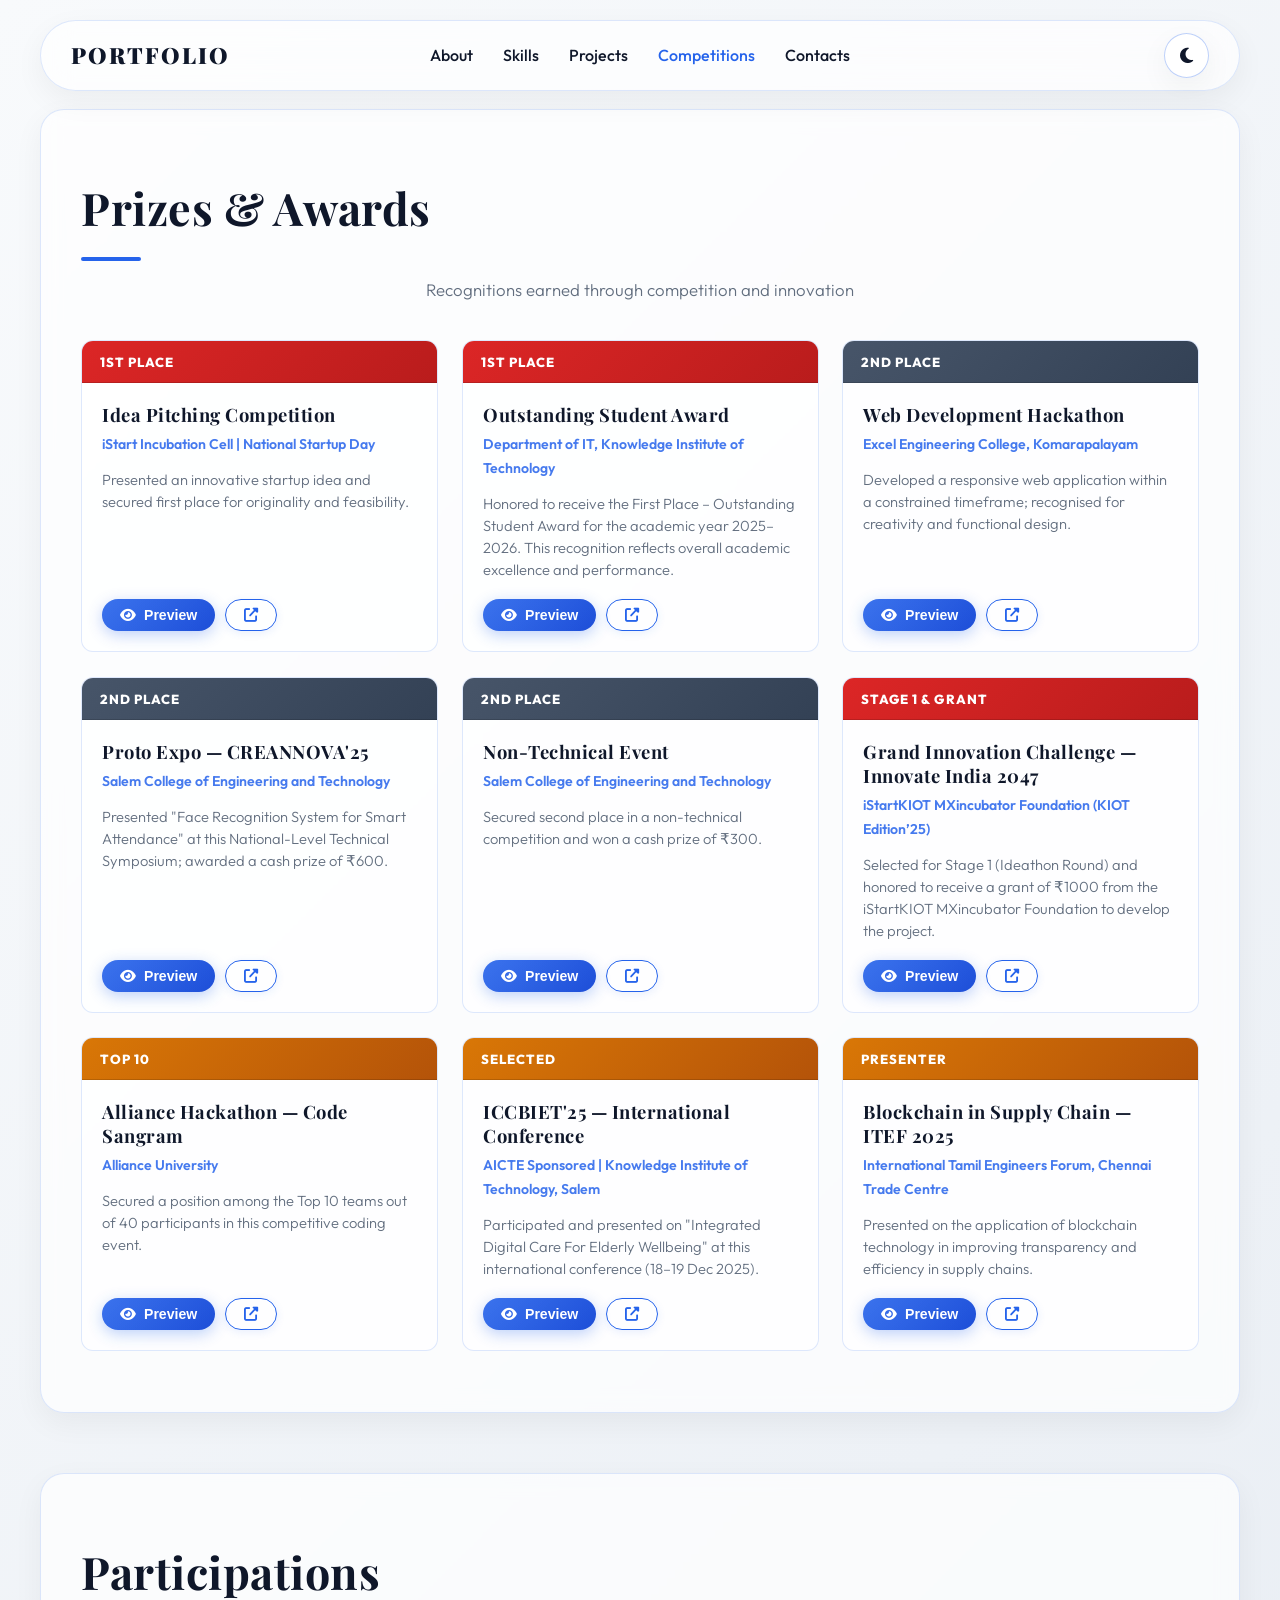
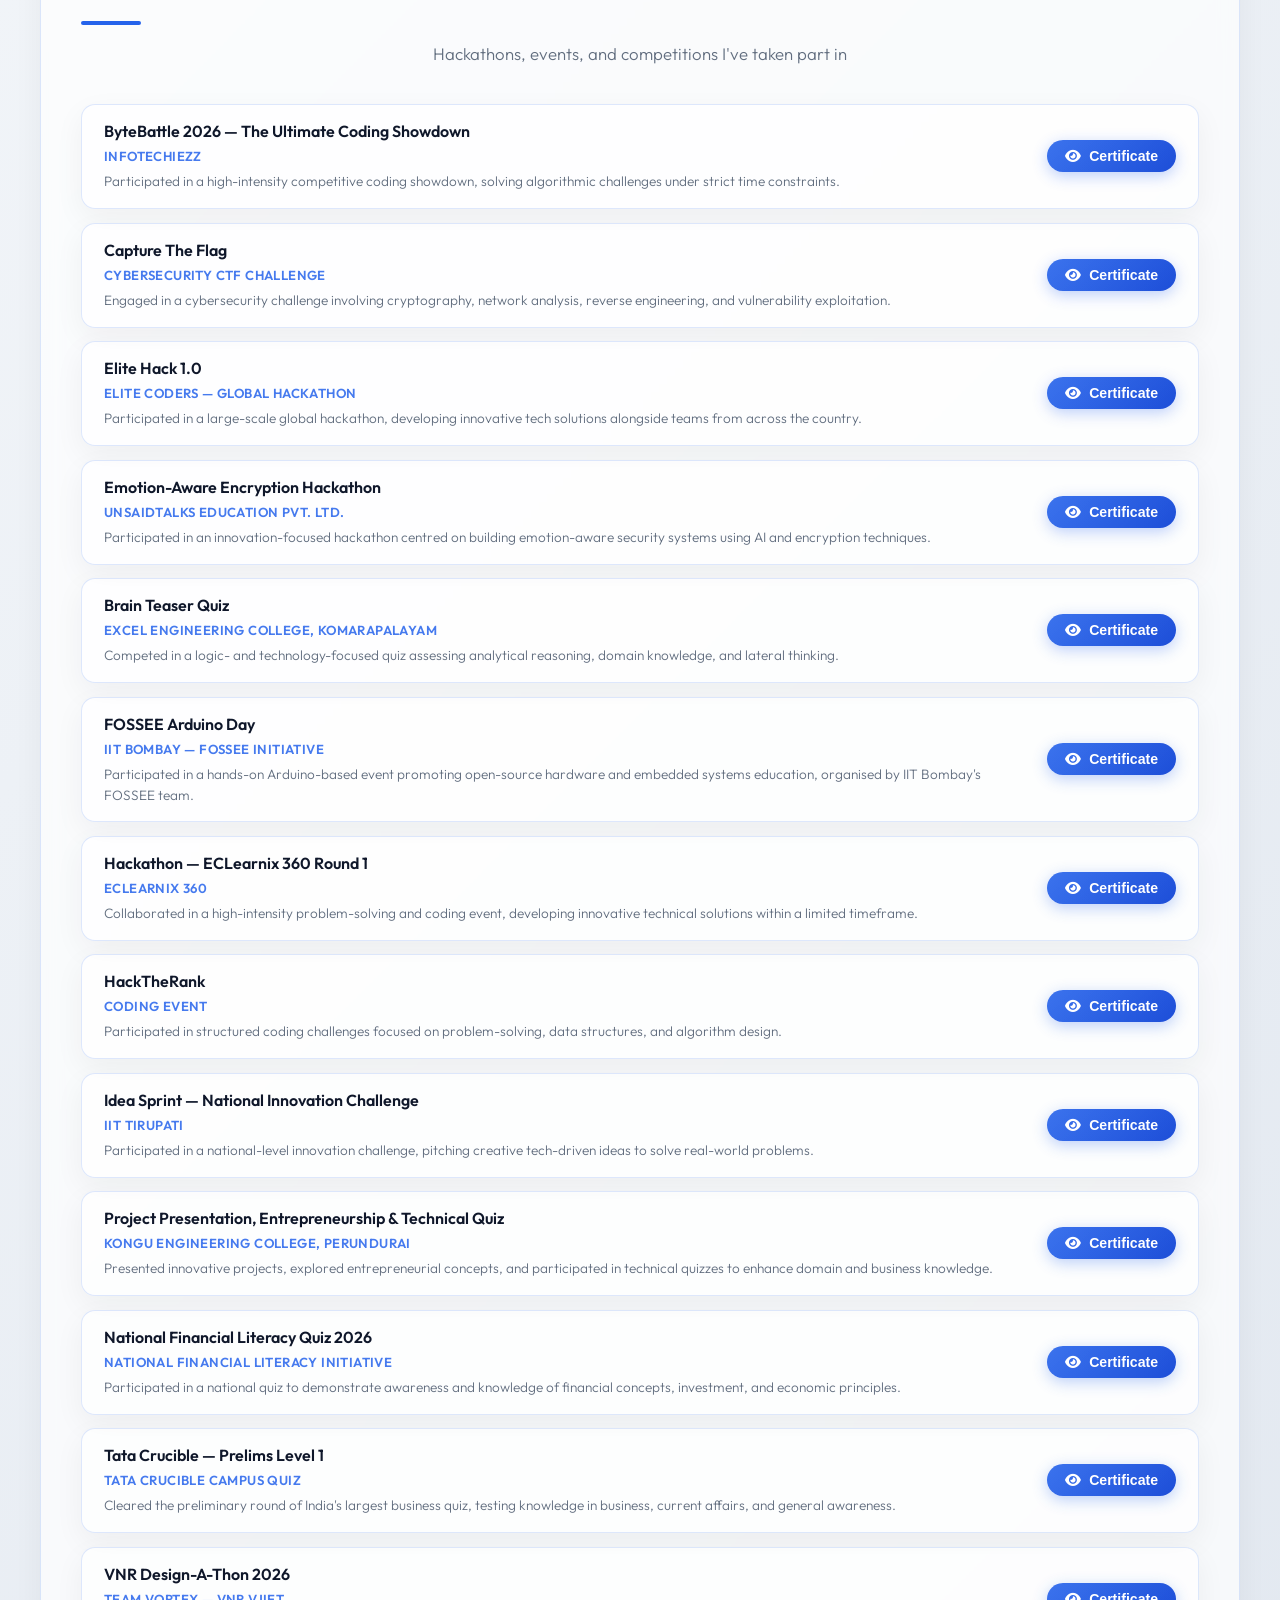
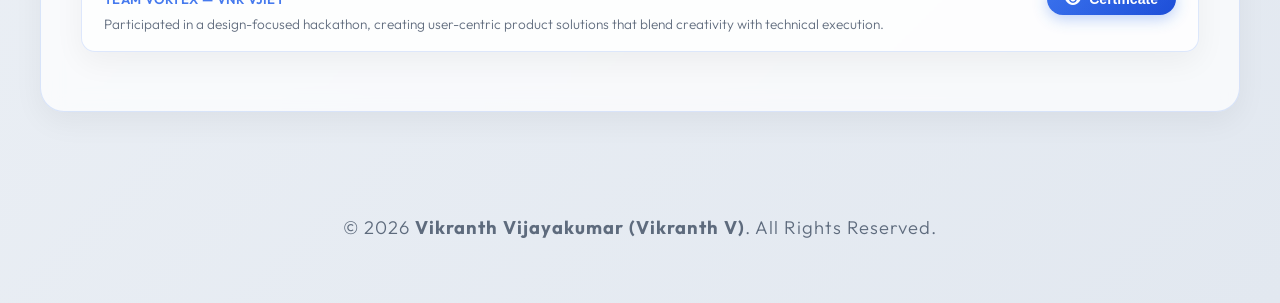
==== commit b90305fb: "chore: optimize SEO metadata and structural tags for personal branding" ====
--- a/competitions.html
+++ b/competitions.html
@@ -4,26 +4,35 @@
 <head>
   <meta charset="UTF-8">
   <meta name="viewport" content="width=device-width, initial-scale=1.0">
-  <title>Competitions & Awards | Vikranth Vijayakumar (Vikranth V)</title>
+  <title>Vikranth Vijayakumar (Vikranth V) | Competitions & Awards | Software Developer Portfolio</title>
 
   <!-- Essential SEO Metadata -->
-  <meta name="description" content="Awards, honors, hackathons, and competition achievements of Vikranth Vijayakumar (Vikranth V). Includes 1st Place in Idea Pitching, Outstanding Student Award, Web Dev Hackathon prizes, and global hackathon participations.">
-  <meta name="keywords" content="Vikranth V Competitions, Hackathons, Idea Pitching Winner, CREANNOVA 25, Outstanding Student Award, ByteBattle, Code Sangram, Innovation Challenges, Vikranth Vijayakumar">
+  <meta name="description" content="Awards, honors, hackathons, and competition achievements of a developer, Vikranth Vijayakumar (Vikranth V). Includes 1st Place in Idea Pitching, Outstanding Student Award, Web Dev Hackathon prizes, and global hackathon participations.">
+  <meta name="keywords" content="Vikranth V developer, Vikranth V software developer, Software Developer portfolio, Vikranth Vijayakumar software developer, a developer, Vikranth V Competitions, Hackathons, Idea Pitching Winner, CREANNOVA 25, ByteBattle, Code Sangram">
   <meta name="author" content="Vikranth Vijayakumar">
   <meta name="robots" content="index, follow">
+  <meta name="theme-color" content="#111827">
+
+  <!-- Dublin Core Metadata -->
+  <meta name="DC.title" content="Vikranth Vijayakumar (Vikranth V) | Competitions & Awards">
+  <meta name="DC.creator" content="Vikranth Vijayakumar">
+  <meta name="DC.subject" content="Software Developer portfolio">
+  <meta name="DC.description" content="Awards, honors, hackathons, and competition achievements of a developer, Vikranth Vijayakumar (Vikranth V).">
+  <meta name="DC.publisher" content="Vikranth Vijayakumar">
+
   <link rel="canonical" href="https://vikranth-1.github.io/Portfolio/competitions.html">
 
   <!-- Open Graph Metadata -->
   <meta property="og:type" content="website">
   <meta property="og:url" content="https://vikranth-1.github.io/Portfolio/competitions.html">
-  <meta property="og:title" content="Competitions & Awards | Vikranth Vijayakumar (Vikranth V)">
+  <meta property="og:title" content="Vikranth Vijayakumar (Vikranth V) | Competitions & Awards">
   <meta property="og:description" content="Awards, honors, hackathons, and competition achievements of Vikranth V. Featuring 1st place wins and national symposia awards.">
   <meta property="og:image" content="https://vikranth-1.github.io/Portfolio/profile.jpeg">
   <meta property="og:site_name" content="Vikranth Vijayakumar Portfolio">
 
   <!-- Twitter Card Metadata -->
   <meta name="twitter:card" content="summary_large_image">
-  <meta name="twitter:title" content="Competitions & Awards | Vikranth Vijayakumar (Vikranth V)">
+  <meta name="twitter:title" content="Vikranth Vijayakumar (Vikranth V) | Competitions & Awards">
   <meta name="twitter:description" content="Awards, honors, hackathons, and competition achievements of Vikranth V. Featuring 1st place wins and national symposia awards.">
   <meta name="twitter:image" content="https://vikranth-1.github.io/Portfolio/profile.jpeg">
 
@@ -59,7 +68,7 @@
   </nav>
 
   <!-- Main Semantic Page Content -->
-  <main class="page-content">
+  <main class="page-content" role="main">
     <br><br><br><br>
 
     <!-- ===== SECTION 1: PRIZES WON ===== -->
@@ -453,11 +462,11 @@
       </div>
     </section>
 
-    <footer>
+    <footer role="contentinfo">
       <p>&copy; <span id="copyright-year"></span> <strong>Vikranth Vijayakumar (Vikranth V)</strong>. All Rights Reserved.</p>
     </footer>
   </main>
 
-  <script src="script.js"></script>
+  <script src="script.js" defer></script>
 </body>
 </html>
--- a/style.css
+++ b/style.css
@@ -5,7 +5,8 @@
   --transition-smooth: all 0.5s cubic-bezier(0.4, 0, 0.2, 1);
 }
 
-:root[data-theme="light"], :root {
+:root[data-theme="light"],
+:root {
   --bg-gradient: linear-gradient(135deg, #f8fafc 0%, #e2e8f0 100%);
   --bg-card: #ffffff;
   --accent: #2563eb;
@@ -17,7 +18,7 @@
   --shadow-luxury: 0 10px 30px rgba(0, 0, 0, 0.05);
   --shadow-glow: 0 0 20px rgba(37, 99, 235, 0.15);
   --primary-white: #ffffff;
-  
+
   --accent-rgb: 37, 99, 235;
 }
 
@@ -33,11 +34,12 @@
   --shadow-luxury: 0 15px 40px rgba(0, 0, 0, 0.4);
   --shadow-glow: 0 0 20px rgba(225, 29, 72, 0.15);
   --primary-white: #111827;
-  
+
   --accent-rgb: 225, 29, 72;
 }
 
-:root[data-theme="light"], :root {
+:root[data-theme="light"],
+:root {
   --bg-gradient: linear-gradient(135deg, #f8fafc 0%, #e2e8f0 100%);
   --bg-card: #ffffff;
   --accent: #2563eb;
@@ -49,7 +51,7 @@
   --shadow-luxury: 0 10px 30px rgba(0, 0, 0, 0.05);
   --shadow-glow: 0 0 20px rgba(37, 99, 235, 0.15);
   --primary-white: #ffffff;
-  
+
   --accent-rgb: 37, 99, 235;
 }
 
@@ -65,7 +67,7 @@
   --shadow-luxury: 0 15px 40px rgba(0, 0, 0, 0.4);
   --shadow-glow: 0 0 20px rgba(225, 29, 72, 0.15);
   --primary-white: #111827;
-  
+
   --accent-rgb: 225, 29, 72;
 }
 
@@ -411,6 +413,14 @@
 .hero-content p {
   color: var(--text-muted);
   font-size: 1.2rem;
+}
+
+.hero-icon {
+  width: 1em;
+  height: 1em;
+  vertical-align: -0.125em;
+  stroke-width: 2.5;
+  color: var(--accent);
 }
 
 .hero-buttons {
@@ -821,6 +831,7 @@
     opacity: 0;
     transform: translateY(15px);
   }
+
   to {
     opacity: 1;
     transform: translateY(0);
@@ -966,7 +977,7 @@
   }
 
   .cert-tab-btn {
-  will-change: transform, box-shadow, border-color;
+    will-change: transform, box-shadow, border-color;
     padding: 12px 18px;
     font-size: 0.85rem;
   }
@@ -1234,7 +1245,7 @@
   }
 
   .participation-card {
-  will-change: transform, box-shadow, border-color;
+    will-change: transform, box-shadow, border-color;
     flex-wrap: wrap;
     gap: 12px;
   }
@@ -1306,7 +1317,7 @@
   align-items: center;
   gap: 8px;
   padding: 10px 20px;
-  background: linear-gradient(135deg, var(--accent), var(--primary-gold));
+  background: linear-gradient(135deg, var(--accent), var(--accent-hover));
   color: #ffffff;
   border: none;
   border-radius: 8px;
@@ -1368,6 +1379,7 @@
     transform: scale(0.92);
     opacity: 0;
   }
+
   to {
     transform: scale(1);
     opacity: 1;
@@ -1538,7 +1550,7 @@
   margin-top: 10px;
 }
 
-.btn-preview-pdf {
+.btn-preview-inline {
   display: inline-flex;
   align-items: center;
   gap: 8px;
@@ -1548,26 +1560,47 @@
   font-weight: 600;
   border: none;
   cursor: pointer;
-  background: linear-gradient(135deg, var(--accent), var(--primary-gold));
+  background: linear-gradient(135deg, var(--accent), var(--accent-hover));
   color: #ffffff;
   transition: var(--transition-smooth);
-  box-shadow: 0 4px 12px rgba(var(--accent-rgb), 0.25);
-}
-
-.btn-preview-pdf:hover,
-.btn-preview-pdf:focus-visible {
-  transform: translateY(-2px);
-  box-shadow: 0 6px 16px rgba(var(--accent-rgb), 0.4);
+  box-shadow: 0 4px 15px rgba(var(--accent-rgb), 0.3);
+  position: relative;
+  overflow: hidden;
+  z-index: 1;
+}
+
+.btn-preview-inline::before {
+  content: '';
+  position: absolute;
+  top: 0;
+  left: 0;
+  width: 100%;
+  height: 100%;
+  background: linear-gradient(135deg, rgba(255,255,255,0.1), rgba(255,255,255,0));
+  z-index: -1;
+  transition: opacity 0.3s ease;
+}
+
+.btn-preview-inline:hover,
+.btn-preview-inline:focus-visible {
+  transform: translateY(-2px) scale(1.02);
+  box-shadow: 0 8px 20px rgba(var(--accent-rgb), 0.5);
   outline: 2px solid var(--accent);
   outline-offset: 2px;
 }
 
-.btn-preview-pdf.active {
-  background: #2b2b2b;
-  color: #ffffff;
-}
-
-.btn-open-tab {
+.btn-preview-inline:hover::before {
+  opacity: 0.5;
+}
+
+.btn-preview-inline.active {
+  background: var(--bg-card);
+  color: var(--text-main);
+  border: 1px solid var(--accent);
+  box-shadow: 0 0 15px rgba(var(--accent-rgb), 0.2) inset;
+}
+
+.btn-open-new {
   display: inline-flex;
   align-items: center;
   gap: 8px;
@@ -1580,54 +1613,98 @@
   color: var(--accent);
   background: transparent;
   transition: var(--transition-smooth);
-}
-
-.btn-open-tab:hover,
-.btn-open-tab:focus-visible {
+  box-shadow: 0 2px 8px rgba(var(--accent-rgb), 0.1);
+}
+
+.btn-open-new:hover,
+.btn-open-new:focus-visible {
   background: var(--accent);
   color: #ffffff;
-  transform: translateY(-2px);
-}
-
-/* Inline PDF Container */
-.pdf-preview-container {
-  display: none;
-  width: 100%;
-  height: 450px;
-  margin-top: 15px;
-  border-radius: 10px;
-  overflow: hidden;
-  position: relative;
-  background: #111111;
-  border: 1px solid var(--glass-border);
-  animation: fadeIn 0.3s ease-in-out;
-}
-
-.pdf-preview-container.active {
-  display: block;
-}
-
-.pdf-preview-loader {
-  position: absolute;
+  transform: translateY(-2px) scale(1.02);
+  box-shadow: 0 6px 15px rgba(var(--accent-rgb), 0.4);
+}
+
+/* Modal PDF Container */
+.pdf-modal {
+  position: fixed;
   top: 0;
   left: 0;
+  width: 100vw;
+  height: 100vh;
+  background: rgba(0, 0, 0, 0.85);
+  backdrop-filter: blur(8px);
+  z-index: 9999;
+  display: flex;
+  align-items: center;
+  justify-content: center;
+  opacity: 0;
+  visibility: hidden;
+  transition: all 0.3s ease-in-out;
+}
+
+.pdf-modal.active {
+  opacity: 1;
+  visibility: visible;
+}
+
+.pdf-modal-content {
+  background: var(--bg-card);
+  width: 90%;
+  max-width: 1000px;
+  height: 85vh;
+  border-radius: 12px;
+  border: 1px solid var(--glass-border);
+  box-shadow: 0 15px 50px rgba(0, 0, 0, 0.5);
+  display: flex;
+  flex-direction: column;
+  transform: scale(0.95) translateY(20px);
+  transition: all 0.3s cubic-bezier(0.175, 0.885, 0.32, 1.275);
+  overflow: hidden;
+}
+
+.pdf-modal.active .pdf-modal-content {
+  transform: scale(1) translateY(0);
+}
+
+.pdf-modal-header {
+  padding: 15px 25px;
+  display: flex;
+  align-items: center;
+  justify-content: space-between;
+  border-bottom: 1px solid var(--glass-border);
+  background: rgba(0, 0, 0, 0.2);
+}
+
+.pdf-modal-header h3 {
+  margin: 0;
+  font-size: 1.2rem;
+  color: var(--text-main);
+}
+
+.pdf-modal-close {
+  background: none;
+  border: none;
+  color: var(--text-muted);
+  font-size: 1.5rem;
+  cursor: pointer;
+  transition: var(--transition-smooth);
+}
+
+.pdf-modal-close:hover {
+  color: var(--accent);
+  transform: rotate(90deg);
+}
+
+.pdf-modal-body {
+  flex: 1;
   width: 100%;
-  height: 100%;
-  display: flex;
-  align-items: center;
-  justify-content: center;
-  gap: 10px;
-  font-size: 1rem;
-  color: var(--text-muted);
-  background: rgba(0, 0, 0, 0.2);
-  z-index: 1;
-}
-
-.pdf-card-iframe {
+  background: #1e1e1e;
+}
+
+.pdf-modal-body iframe {
   width: 100%;
   height: 100%;
   border: none;
-  border-radius: 10px;
 }
 
 /* ==========================================================================
@@ -1734,7 +1811,7 @@
   font-weight: 600;
   border: none;
   cursor: pointer;
-  background: linear-gradient(135deg, var(--accent), var(--primary-gold));
+  background: linear-gradient(135deg, var(--accent), var(--accent-hover));
   color: #ffffff;
   transition: var(--transition-smooth);
   box-shadow: 0 4px 12px rgba(var(--accent-rgb), 0.25);
@@ -1802,14 +1879,14 @@
   right: 0;
   bottom: 0;
   border-radius: inherit;
-  padding: 2px; /* Border thickness */
-  background: radial-gradient(
-    600px circle at var(--mouse-x) var(--mouse-y), 
-    rgba(var(--accent-rgb), 0.4),
-    transparent 40%
-  );
+  padding: 2px;
+  /* Border thickness */
+  background: radial-gradient(600px circle at var(--mouse-x) var(--mouse-y),
+      rgba(var(--accent-rgb), 0.4),
+      transparent 40%);
   -webkit-mask: linear-gradient(#fff 0 0) content-box, linear-gradient(#fff 0 0);
   -webkit-mask-composite: xor;
+  mask: linear-gradient(#fff 0 0) content-box, linear-gradient(#fff 0 0);
   mask-composite: exclude;
   pointer-events: none;
   opacity: 0;
@@ -1819,4 +1896,4 @@
 
 .card-hover-glow:hover::before {
   opacity: 1;
-}
+}
